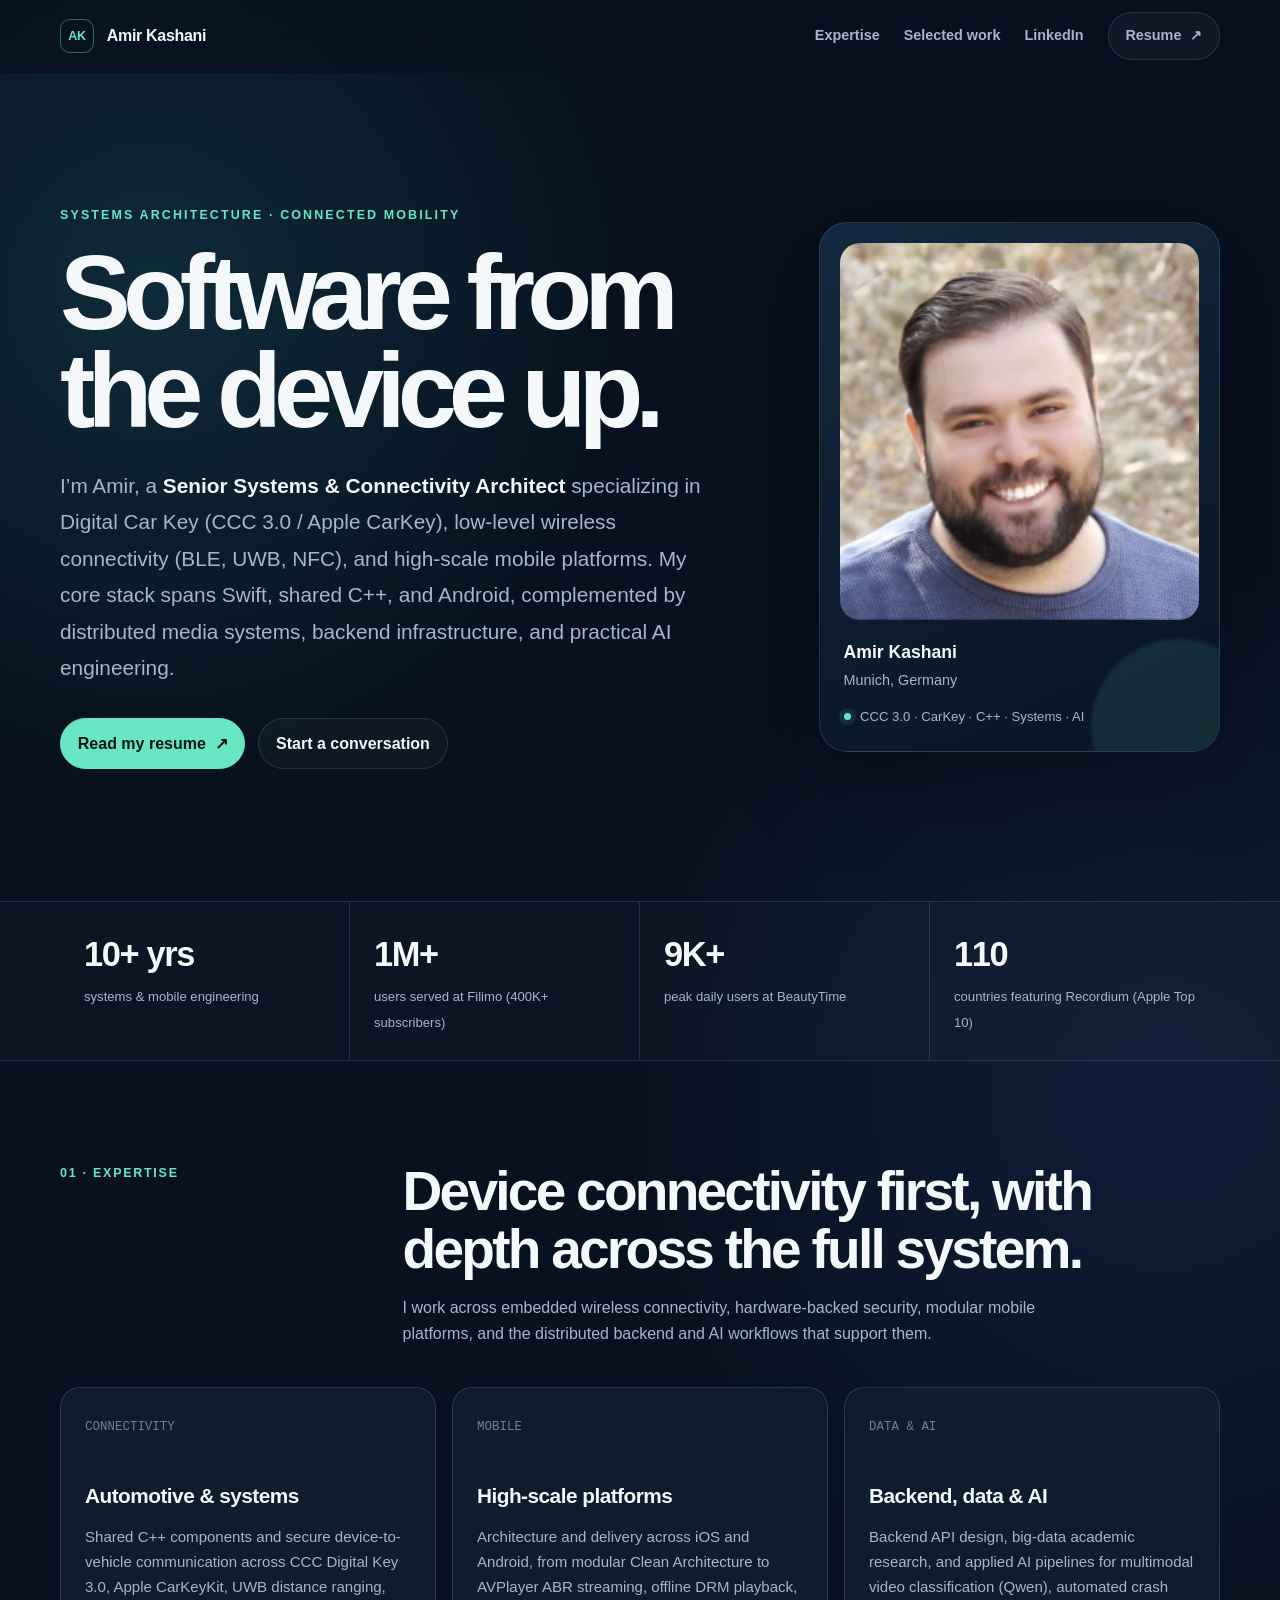
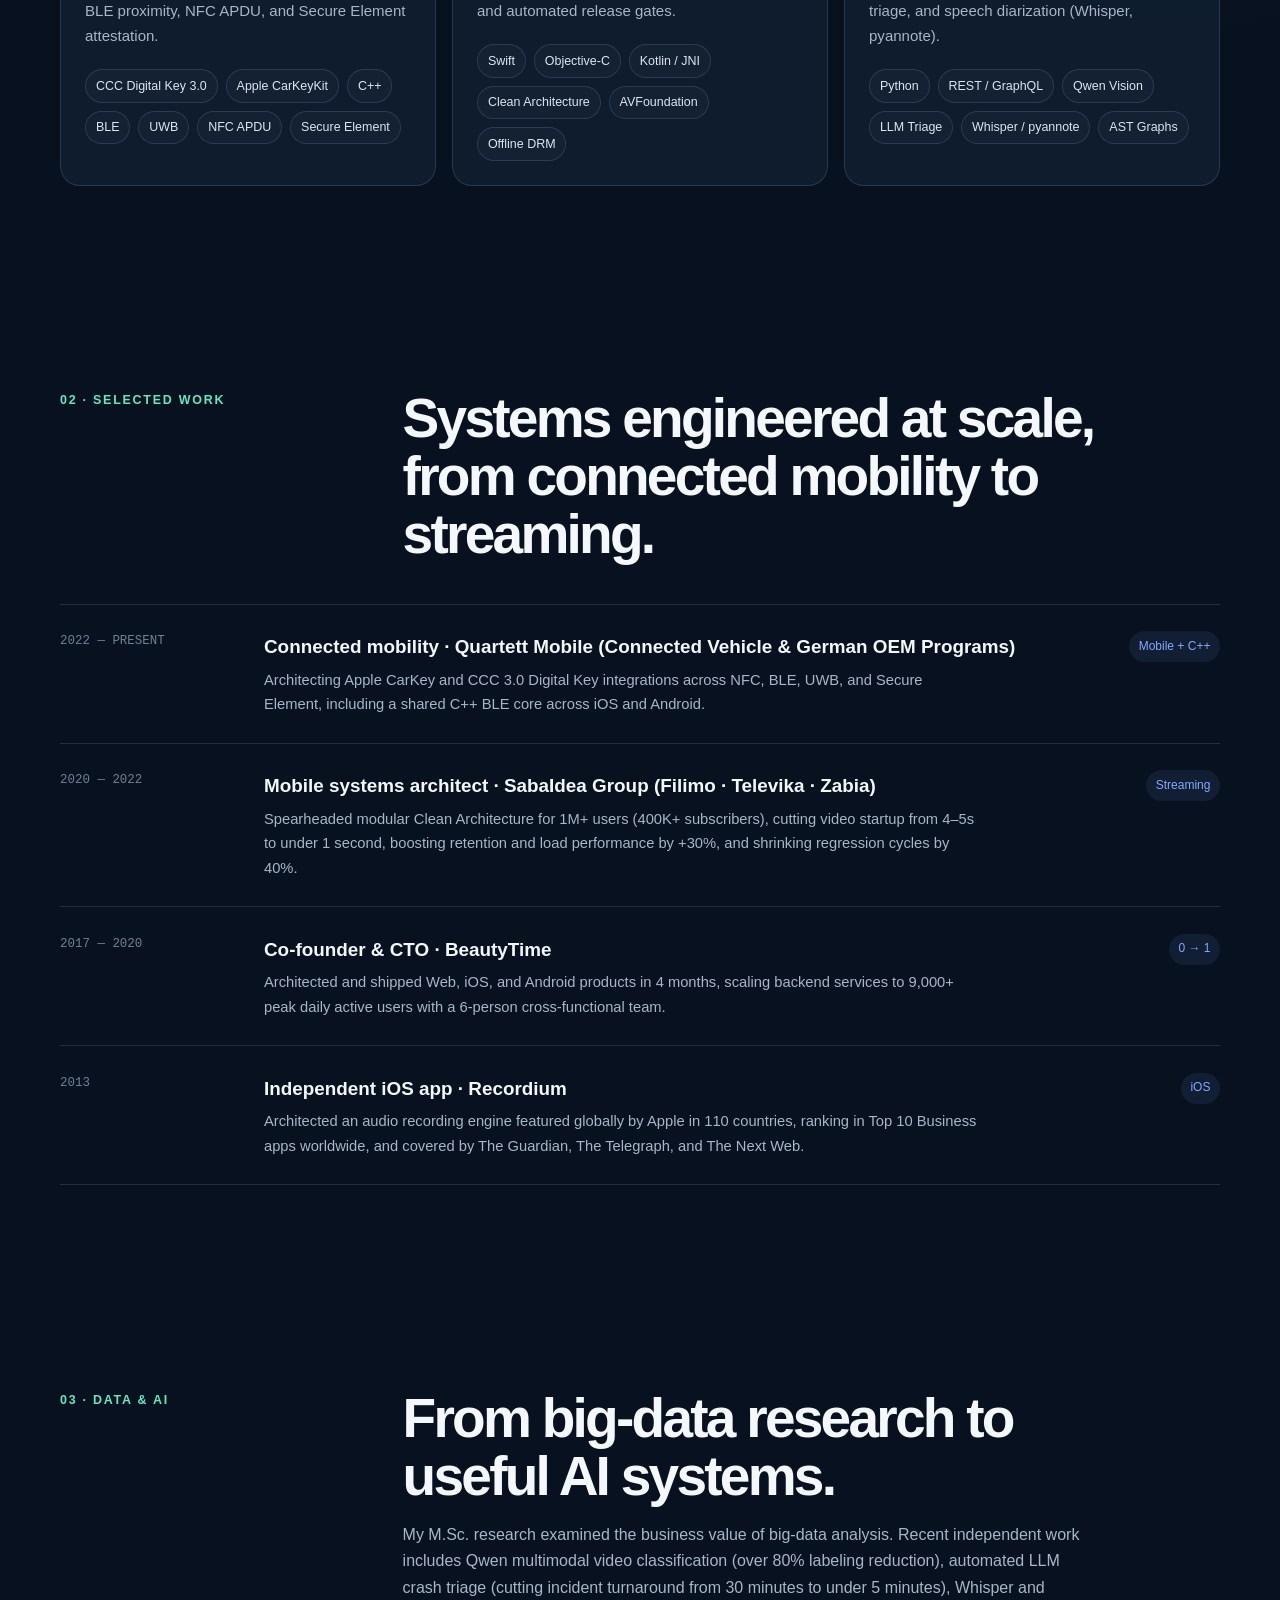
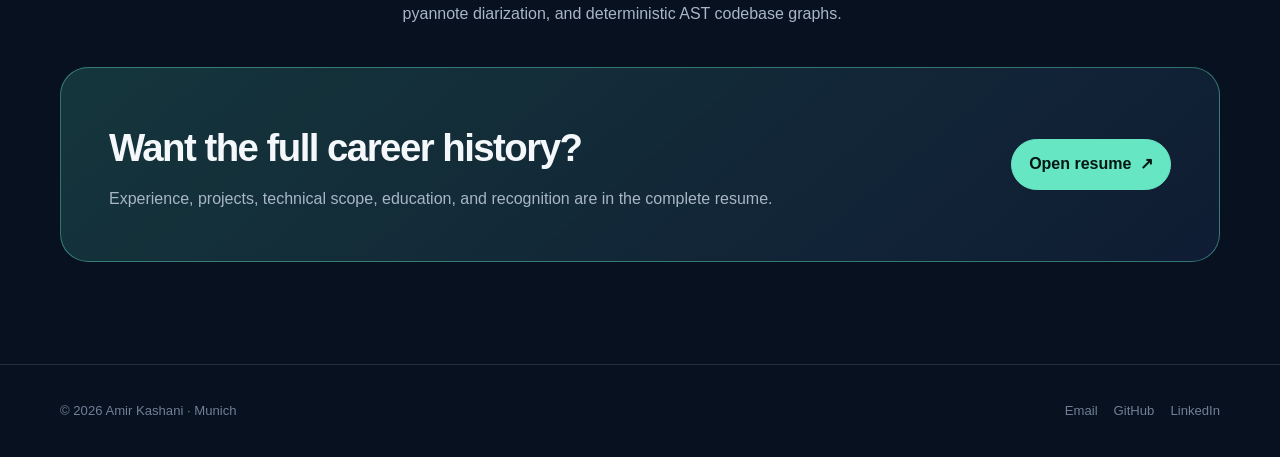
==== index.html @ 6be32679 "Integrate GA4 (G-NG456J63QW) and unified event tracking architecture" ====
<!doctype html>
<html lang="en">
<head>
    <meta charset="utf-8">
    <meta name="viewport" content="width=device-width, initial-scale=1">
    <meta name="description" content="Amir Kashani is a Senior Systems &amp; Connectivity Architect specializing in Digital Car Key (CCC 3.0 / Apple CarKey), UWB/BLE/NFC, Secure Element, shared C++, high-scale mobile platforms, and AI engineering.">
    <meta name="theme-color" content="#07111f">
    <title>Amir Kashani — Senior Systems &amp; Connectivity Architect</title>
    <link rel="stylesheet" href="styles.css">
    <!-- Google tag (gtag.js) -->
    <script async src="https://www.googletagmanager.com/gtag/js?id=G-NG456J63QW"></script>
    <script>
      window.dataLayer = window.dataLayer || [];
      function gtag(){dataLayer.push(arguments);}
      gtag('js', new Date());

      gtag('config', 'G-NG456J63QW');
    </script>
    <script src="analytics.js" defer></script>
</head>
<body>
    <a class="skip-link" href="#main">Skip to content</a>
    <header class="site-header">
        <nav class="nav wrap" aria-label="Primary navigation">
            <a class="brand" href="index.html" aria-label="Amir Kashani, home">
                <span class="brand-mark" aria-hidden="true">AK</span>
                <span>Amir Kashani</span>
            </a>
            <div class="nav-links">
                <a href="#expertise">Expertise</a>
                <a href="#work">Selected work</a>
                <a href="https://www.linkedin.com/in/amirabbaskashani" target="_blank" rel="noopener noreferrer">LinkedIn</a>
                <a class="button button-quiet nav-resume" href="resume.html">Resume <span aria-hidden="true">↗</span></a>
            </div>
        </nav>
    </header>

    <main id="main">
        <section class="hero wrap" aria-labelledby="intro-title">
            <div>
                <p class="eyebrow">Systems Architecture · Connected Mobility</p>
                <h1 id="intro-title">Software from the device up.</h1>
                <p class="lede">I’m Amir, a <strong>Senior Systems &amp; Connectivity Architect</strong> specializing in Digital Car Key (CCC 3.0 / Apple CarKey), low-level wireless connectivity (BLE, UWB, NFC), and high-scale mobile platforms. My core stack spans Swift, shared C++, and Android, complemented by distributed media systems, backend infrastructure, and practical AI engineering.</p>
                <div class="hero-actions">
                    <a class="button button-primary" href="resume.html">Read my resume <span aria-hidden="true">↗</span></a>
                    <a class="button button-quiet" href="mailto:kashaniamirabbas@gmail.com">Start a conversation</a>
                </div>
            </div>
            <aside class="profile-card" aria-label="Profile">
                <img class="portrait" src="avatar.png" alt="Portrait of Amir Kashani" width="480" height="480">
                <div class="profile-meta">
                    <strong>Amir Kashani</strong>
                    <span>Munich, Germany</span>
                    <div class="availability"><span class="dot" aria-hidden="true"></span>CCC 3.0 · CarKey · C++ · Systems · AI</div>
                </div>
            </aside>
        </section>

        <section class="proof" aria-label="Career highlights">
            <div class="proof-grid wrap">
                <div class="proof-item"><strong>10+ yrs</strong><span>systems &amp; mobile engineering</span></div>
                <div class="proof-item"><strong>1M+</strong><span>users served at Filimo (400K+ subscribers)</span></div>
                <div class="proof-item"><strong>9K+</strong><span>peak daily users at BeautyTime</span></div>
                <div class="proof-item"><strong>110</strong><span>countries featuring Recordium (Apple Top 10)</span></div>
            </div>
        </section>

        <section class="section wrap" id="expertise">
            <div class="section-heading">
                <div class="section-kicker">01 · Expertise</div>
                <div>
                    <h2>Device connectivity first, with depth across the full system.</h2>
                    <p>I work across embedded wireless connectivity, hardware-backed security, modular mobile platforms, and the distributed backend and AI workflows that support them.</p>
                </div>
            </div>
            <div class="expertise-grid">
                <article class="card">
                    <span class="card-number">CONNECTIVITY</span>
                    <h3>Automotive &amp; systems</h3>
                    <p>Shared C++ components and secure device-to-vehicle communication across CCC Digital Key 3.0, Apple CarKeyKit, UWB distance ranging, BLE proximity, NFC APDU, and Secure Element attestation.</p>
                    <div class="chips"><span class="chip">CCC Digital Key 3.0</span><span class="chip">Apple CarKeyKit</span><span class="chip">C++</span><span class="chip">BLE</span><span class="chip">UWB</span><span class="chip">NFC APDU</span><span class="chip">Secure Element</span></div>
                </article>
                <article class="card">
                    <span class="card-number">MOBILE</span>
                    <h3>High-scale platforms</h3>
                    <p>Architecture and delivery across iOS and Android, from modular Clean Architecture to AVPlayer ABR streaming, offline DRM playback, and automated release gates.</p>
                    <div class="chips"><span class="chip">Swift</span><span class="chip">Objective-C</span><span class="chip">Kotlin / JNI</span><span class="chip">Clean Architecture</span><span class="chip">AVFoundation</span><span class="chip">Offline DRM</span></div>
                </article>
                <article class="card">
                    <span class="card-number">DATA &amp; AI</span>
                    <h3>Backend, data &amp; AI</h3>
                    <p>Backend API design, big-data academic research, and applied AI pipelines for multimodal video classification (Qwen), automated crash triage, and speech diarization (Whisper, pyannote).</p>
                    <div class="chips"><span class="chip">Python</span><span class="chip">REST / GraphQL</span><span class="chip">Qwen Vision</span><span class="chip">LLM Triage</span><span class="chip">Whisper / pyannote</span><span class="chip">AST Graphs</span></div>
                </article>
            </div>
        </section>

        <section class="section wrap" id="work">
            <div class="section-heading">
                <div class="section-kicker">02 · Selected work</div>
                <div><h2>Systems engineered at scale, from connected mobility to streaming.</h2></div>
            </div>
            <div class="work-list">
                <article class="work-item">
                    <time class="work-date">2022 — PRESENT</time>
                    <div>
                        <h3>Connected mobility · Quartett Mobile (Connected Vehicle &amp; German OEM Programs)</h3>
                        <p>Architecting Apple CarKey and CCC 3.0 Digital Key integrations across NFC, BLE, UWB, and Secure Element, including a shared C++ BLE core across iOS and Android.</p>
                    </div>
                    <span class="work-tag">Mobile + C++</span>
                </article>
                <article class="work-item">
                    <time class="work-date">2020 — 2022</time>
                    <div>
                        <h3>Mobile systems architect · SabaIdea Group (Filimo · Televika · Zabia)</h3>
                        <p>Spearheaded modular Clean Architecture for 1M+ users (400K+ subscribers), cutting video startup from 4–5s to under 1 second, boosting retention and load performance by +30%, and shrinking regression cycles by 40%.</p>
                    </div>
                    <span class="work-tag">Streaming</span>
                </article>
                <article class="work-item">
                    <time class="work-date">2017 — 2020</time>
                    <div>
                        <h3>Co-founder &amp; CTO · BeautyTime</h3>
                        <p>Architected and shipped Web, iOS, and Android products in 4 months, scaling backend services to 9,000+ peak daily active users with a 6-person cross-functional team.</p>
                    </div>
                    <span class="work-tag">0 → 1</span>
                </article>
                <article class="work-item">
                    <time class="work-date">2013</time>
                    <div>
                        <h3>Independent iOS app · Recordium</h3>
                        <p>Architected an audio recording engine featured globally by Apple in 110 countries, ranking in Top 10 Business apps worldwide, and covered by The Guardian, The Telegraph, and The Next Web.</p>
                    </div>
                    <span class="work-tag">iOS</span>
                </article>
            </div>
        </section>

        <section class="section wrap" id="ai">
            <div class="section-heading">
                <div class="section-kicker">03 · Data &amp; AI</div>
                <div>
                    <h2>From big-data research to useful AI systems.</h2>
                    <p>My M.Sc. research examined the business value of big-data analysis. Recent independent work includes Qwen multimodal video classification (over 80% labeling reduction), automated LLM crash triage (cutting incident turnaround from 30 minutes to under 5 minutes), Whisper and pyannote diarization, and deterministic AST codebase graphs.</p>
                </div>
            </div>
            <div class="cta-panel">
                <div><h2>Want the full career history?</h2><p>Experience, projects, technical scope, education, and recognition are in the complete resume.</p></div>
                <a class="button button-primary" href="resume.html">Open resume <span aria-hidden="true">↗</span></a>
            </div>
        </section>
    </main>

    <footer class="site-footer">
        <div class="footer-row wrap">
            <span>© 2026 Amir Kashani · Munich</span>
            <div class="footer-links">
                <a href="mailto:kashaniamirabbas@gmail.com">Email</a>
                <a href="https://github.com/aakpro" target="_blank" rel="noopener noreferrer">GitHub</a>
                <a href="https://www.linkedin.com/in/amirabbaskashani" target="_blank" rel="noopener noreferrer">LinkedIn</a>
            </div>
        </div>
    </footer>
</body>
</html>
---- styles.css ----
:root {
    color-scheme: dark;
    --ink: #f4f8fb;
    --muted: #a8b6c7;
    --faint: #718096;
    --canvas: #07111f;
    --canvas-deep: #040a13;
    --surface: rgba(16, 31, 50, 0.82);
    --surface-solid: #0e1d30;
    --surface-soft: rgba(255, 255, 255, 0.04);
    --line: rgba(163, 190, 219, 0.17);
    --line-strong: rgba(102, 230, 195, 0.42);
    --accent: #66e6c3;
    --accent-dark: #143d3a;
    --blue: #83aaff;
    --orange: #ffb86b;
    --max: 1160px;
    --shadow: 0 30px 90px rgba(0, 0, 0, 0.28);
}

* { box-sizing: border-box; }
html { scroll-behavior: smooth; }
body {
    margin: 0;
    min-width: 280px;
    color: var(--ink);
    background:
        radial-gradient(circle at 12% 8%, rgba(31, 96, 111, 0.32), transparent 30rem),
        radial-gradient(circle at 91% 30%, rgba(47, 68, 136, 0.24), transparent 34rem),
        var(--canvas);
    font-family: Inter, ui-sans-serif, -apple-system, BlinkMacSystemFont, "Segoe UI", sans-serif;
    font-size: 16px;
    line-height: 1.65;
    text-rendering: optimizeLegibility;
}

body::before {
    position: fixed;
    inset: 0;
    z-index: -1;
    content: "";
    opacity: 0.16;
    background-image: linear-gradient(rgba(255,255,255,.045) 1px, transparent 1px), linear-gradient(90deg, rgba(255,255,255,.045) 1px, transparent 1px);
    background-size: 72px 72px;
    mask-image: linear-gradient(to bottom, black, transparent 80%);
}

a { color: inherit; }
img { max-width: 100%; }
.wrap { width: min(calc(100% - 3rem), var(--max)); margin-inline: auto; }
.skip-link { position: fixed; top: -5rem; left: 1rem; z-index: 99; padding: .75rem 1rem; border-radius: .65rem; color: var(--canvas); background: var(--accent); font-weight: 800; }
.skip-link:focus { top: 1rem; }

.site-header {
    position: sticky;
    top: 0;
    z-index: 50;
    border-bottom: 1px solid transparent;
    background: rgba(7, 17, 31, 0.78);
    backdrop-filter: blur(18px);
}
.nav { min-height: 72px; display: flex; align-items: center; justify-content: space-between; gap: 2rem; }
.brand { display: inline-flex; align-items: center; gap: .8rem; text-decoration: none; font-weight: 800; letter-spacing: -.02em; }
.brand-mark { display: grid; place-items: center; width: 34px; height: 34px; border: 1px solid var(--line-strong); border-radius: 10px; color: var(--accent); font-size: .78rem; }
.nav-links { display: flex; align-items: center; gap: 1.5rem; }
.nav-links a { color: var(--muted); text-decoration: none; font-size: .9rem; font-weight: 650; }
.nav-links a:hover, .nav-links a:focus-visible { color: var(--ink); }

.button { display: inline-flex; min-height: 48px; align-items: center; justify-content: center; gap: .55rem; padding: .7rem 1.05rem; border: 1px solid var(--line); border-radius: 999px; color: inherit; font: inherit; font-weight: 760; text-decoration: none; cursor: pointer; transition: transform .2s ease, border-color .2s ease, background .2s ease; }
.button:hover { transform: translateY(-2px); border-color: var(--line-strong); }
.button-primary { color: #041612; background: var(--accent); border-color: var(--accent); }
.button-quiet { background: rgba(255,255,255,.035); }

.hero { min-height: calc(100vh - 72px); display: grid; grid-template-columns: minmax(0, 1.25fr) minmax(300px, .75fr); gap: clamp(2.5rem, 7vw, 7rem); align-items: center; padding-block: 5rem; }
.eyebrow { margin: 0 0 1.15rem; color: var(--accent); font-size: .78rem; font-weight: 800; letter-spacing: .17em; text-transform: uppercase; }
.hero h1 { max-width: 780px; margin: 0; font-size: clamp(3.35rem, 8.3vw, 7.4rem); line-height: .92; letter-spacing: -.075em; }
.hero .lede { max-width: 720px; margin: 1.8rem 0 0; color: var(--muted); font-size: clamp(1.08rem, 2vw, 1.3rem); line-height: 1.75; }
.hero .lede strong { color: var(--ink); font-weight: 680; }
.hero-actions { display: flex; flex-wrap: wrap; gap: .8rem; margin-top: 2rem; }
.profile-card { position: relative; padding: 1.25rem; overflow: hidden; border: 1px solid var(--line); border-radius: 28px; background: linear-gradient(155deg, rgba(21, 43, 66, .92), rgba(9, 20, 35, .88)); box-shadow: var(--shadow); }
.profile-card::after { position: absolute; right: -3rem; bottom: -4rem; width: 11rem; height: 11rem; content: ""; border-radius: 50%; background: rgba(102, 230, 195, .11); filter: blur(2px); }
.portrait { display: block; width: 100%; height: auto; aspect-ratio: 1 / 1.05; object-fit: cover; border-radius: 20px; filter: saturate(.82) contrast(1.04); }
.profile-meta { position: relative; z-index: 1; padding: 1.1rem .25rem .25rem; }
.profile-meta strong { display: block; font-size: 1.1rem; }
.profile-meta span { color: var(--muted); font-size: .9rem; }
.availability { display: flex; align-items: center; gap: .55rem; margin-top: .8rem; color: var(--muted); font-size: .82rem; }
.dot { width: .48rem; height: .48rem; border-radius: 50%; background: var(--accent); box-shadow: 0 0 0 .3rem rgba(102,230,195,.1); }

.proof { border-block: 1px solid var(--line); background: rgba(255,255,255,.018); }
.proof-grid { display: grid; grid-template-columns: repeat(4, 1fr); }
.proof-item { padding: 1.5rem; border-right: 1px solid var(--line); }
.proof-item:last-child { border-right: 0; }
.proof-item strong { display: block; color: var(--ink); font-size: clamp(1.45rem, 3vw, 2.15rem); letter-spacing: -.04em; }
.proof-item span { color: var(--muted); font-size: .82rem; }

.section { padding-block: clamp(4rem, 8vw, 7rem); }
.section-heading { display: grid; grid-template-columns: minmax(170px, .38fr) 1fr; gap: 2rem; align-items: start; margin-bottom: 2.5rem; }
.section-kicker { color: var(--accent); font-size: .78rem; font-weight: 800; letter-spacing: .14em; text-transform: uppercase; }
.section-heading h2 { max-width: 760px; margin: 0; font-size: clamp(2rem, 4.3vw, 3.7rem); line-height: 1.05; letter-spacing: -.05em; }
.section-heading p { max-width: 680px; margin: 1rem 0 0; color: var(--muted); }

.expertise-grid { display: grid; grid-template-columns: repeat(3, 1fr); gap: 1rem; }
.card { padding: 1.5rem; border: 1px solid var(--line); border-radius: 20px; background: var(--surface); }
.card-number { color: var(--faint); font-family: ui-monospace, SFMono-Regular, Menlo, monospace; font-size: .78rem; }
.card h3 { margin: 2.5rem 0 .75rem; font-size: 1.3rem; letter-spacing: -.025em; }
.card p { margin: 0; color: var(--muted); font-size: .94rem; }
.chips { display: flex; flex-wrap: wrap; gap: .5rem; margin-top: 1.25rem; }
.chip { padding: .34rem .62rem; border: 1px solid var(--line); border-radius: 999px; color: #dce7f3; background: rgba(255,255,255,.025); font-size: .78rem; }

.work-list { border-top: 1px solid var(--line); }
.work-item { display: grid; grid-template-columns: 180px minmax(0, 1fr) auto; gap: 1.5rem; padding: 1.65rem 0; border-bottom: 1px solid var(--line); }
.work-date { color: var(--faint); font-family: ui-monospace, SFMono-Regular, Menlo, monospace; font-size: .78rem; }
.work-item h3 { margin: 0 0 .35rem; font-size: 1.18rem; }
.work-item p { max-width: 720px; margin: 0; color: var(--muted); font-size: .92rem; }
.work-tag { align-self: start; padding: .35rem .6rem; border-radius: 999px; color: var(--blue); background: rgba(131,170,255,.09); font-size: .75rem; white-space: nowrap; }

.cta-panel { display: flex; justify-content: space-between; gap: 2rem; align-items: center; padding: clamp(1.5rem, 4vw, 3rem); border: 1px solid var(--line-strong); border-radius: 28px; background: linear-gradient(140deg, rgba(25, 63, 67, .8), rgba(17, 31, 56, .85)); }
.cta-panel h2 { margin: 0 0 .4rem; font-size: clamp(1.55rem, 3vw, 2.4rem); letter-spacing: -.04em; }
.cta-panel p { margin: 0; color: var(--muted); }

.site-footer { padding-block: 2.2rem; border-top: 1px solid var(--line); color: var(--faint); font-size: .82rem; }
.footer-row { display: flex; justify-content: space-between; gap: 1rem; }
.footer-links { display: flex; flex-wrap: wrap; gap: 1rem; }
.footer-links a { text-decoration: none; }
.footer-links a:hover { color: var(--accent); }

/* Resume */
.resume-body { background: var(--canvas-deep); }
.resume-shell { width: min(calc(100% - 3rem), 960px); margin: 2.5rem auto 4rem; overflow: hidden; border: 1px solid var(--line); border-radius: 28px; background: #0a1625; box-shadow: var(--shadow); }
.resume-top { position: relative; padding: clamp(2rem, 5vw, 3.5rem); overflow: hidden; border-bottom: 1px solid var(--line); background: linear-gradient(135deg, #102d3c, #101e36 70%); }
.resume-top::after { position: absolute; right: -4rem; top: -5rem; width: 18rem; height: 18rem; content: ""; border: 1px solid rgba(102,230,195,.16); border-radius: 50%; box-shadow: 0 0 0 3rem rgba(102,230,195,.025), 0 0 0 6rem rgba(102,230,195,.02); }
.resume-top-content { position: relative; z-index: 1; }
.resume-top h1 { margin: 0 0 .5rem; font-size: clamp(2.5rem, 7vw, 4.2rem); line-height: .95; letter-spacing: -.065em; }
.resume-title { color: var(--accent); font-size: clamp(1rem, 2.2vw, 1.2rem); font-weight: 700; line-height: 1.35; }
.contact-row { display: flex; flex-wrap: wrap; gap: .55rem 1.2rem; margin-top: 1.4rem; color: var(--muted); font-size: .86rem; }
.contact-row a { overflow-wrap: anywhere; text-decoration: none; }
.contact-row a:hover { color: var(--accent); }
.resume-content { display: block; width: 100%; padding: clamp(2rem, 5vw, 3.5rem); }
.resume-section { margin-bottom: 2.8rem; scroll-margin-top: 6rem; }
.resume-section:last-child { margin-bottom: 0; }
.resume-section h2 { display: flex; align-items: center; gap: .8rem; margin: 0 0 1.2rem; font-size: .84rem; color: var(--accent); letter-spacing: .14em; text-transform: uppercase; }
.resume-section h2::after { height: 1px; flex: 1; content: ""; background: var(--line); }
.summary { margin: 0; color: #d9e3ee; font-size: 1.02rem; line-height: 1.75; }
.skill-row { margin-bottom: .8rem; font-size: .92rem; line-height: 1.6; color: var(--muted); }
.skill-row strong { color: var(--ink); font-weight: 700; margin-right: .35rem; }
.experience { position: relative; padding-left: 1.5rem; margin-bottom: 2rem; border-left: 1px solid var(--line); }
.experience::before { position: absolute; left: -.3rem; top: .3rem; width: .52rem; height: .52rem; content: ""; border: 2px solid #0a1625; border-radius: 50%; background: var(--accent); }
.experience-head { display: flex; justify-content: space-between; gap: 1rem; align-items: baseline; }
.experience h3 { margin: 0; font-size: 1.08rem; letter-spacing: -.015em; }
.company { color: var(--blue); font-weight: 700; }
.date { color: var(--faint); font-family: ui-monospace, SFMono-Regular, Menlo, monospace; font-size: .76rem; white-space: nowrap; }
.role-meta { margin: .3rem 0 .85rem; color: var(--faint); font-size: .82rem; }
.experience ul { margin: 0; padding: 0; list-style: none; }
.experience li { position: relative; margin: .6rem 0; padding-left: 1rem; color: var(--muted); font-size: .89rem; line-height: 1.55; }
.experience li::before { position: absolute; left: 0; color: var(--accent); content: "›"; }
.experience li strong { color: #dfe9f3; }
.highlight-project { margin-bottom: 1.2rem; padding: 1.2rem 1.35rem; border: 1px solid var(--line); border-radius: 14px; background: var(--surface-soft); }
.highlight-project h3 { margin: 0; font-size: 1.05rem; }
.highlight-project p { margin: .55rem 0 0; color: var(--muted); font-size: .92rem; line-height: 1.6; }
.project-bullets { margin: 0; padding: 0; list-style: none; }
.project-bullets li { position: relative; margin: .55rem 0; padding-left: 1.1rem; color: var(--muted); font-size: .89rem; line-height: 1.55; }
.project-bullets li::before { position: absolute; left: 0; color: var(--accent); content: "›"; }
.project-bullets li strong { color: #dfe9f3; }
.meta-section { display: block; }
.meta-subgroup { margin-bottom: 1.4rem; }
.meta-subgroup:last-child { margin-bottom: 0; }
.meta-subgroup h3 { margin: 0 0 .4rem; font-size: .95rem; color: var(--ink); }
.meta-subgroup p { margin: 0 0 .4rem; color: var(--muted); font-size: .9rem; line-height: 1.55; }
.meta-detail { display: block; color: var(--faint); font-size: .82rem; margin-top: .15rem; }
.meta-list { margin: 0; padding: 0; list-style: none; }
.meta-list li { position: relative; margin: .35rem 0; padding-left: 1rem; color: var(--muted); font-size: .88rem; line-height: 1.5; }
.meta-list li::before { position: absolute; left: 0; color: var(--accent); content: "›"; }
.meta-list li strong { color: #dfe9f3; }
.resume-actions { display: flex; flex-wrap: wrap; justify-content: center; gap: .7rem; margin: 1.2rem auto 0; }

@media (max-width: 820px) {
    .wrap { width: min(calc(100% - 2rem), var(--max)); }
    .nav { min-height: 64px; }
    .nav-links a:not(.nav-resume) { display: none; }
    .hero { min-height: auto; grid-template-columns: 1fr; gap: 2.25rem; padding-block: 3.5rem; }
    .profile-card { display: grid; grid-template-columns: 112px minmax(0, 1fr); gap: 1rem; align-items: center; }
    .portrait { width: 112px; height: 112px; aspect-ratio: auto; align-self: center; }
    .profile-meta { padding: 0; }
    .proof-grid { grid-template-columns: repeat(2, 1fr); }
    .proof-item:nth-child(2) { border-right: 0; }
    .proof-item:nth-child(-n+2) { border-bottom: 1px solid var(--line); }
    .section-heading { grid-template-columns: 1fr; gap: .7rem; }
    .expertise-grid { grid-template-columns: 1fr; }
    .card h3 { margin-top: 1.5rem; }
    .work-item { grid-template-columns: 110px minmax(0, 1fr); }
    .work-tag { display: none; }
    .resume-shell { width: min(calc(100% - 1.25rem), 960px); margin-block: .625rem 2rem; border-radius: 20px; }
}

@media (max-width: 560px) {
    .brand > span:last-child { display: none; }
    .hero h1 { font-size: clamp(3.2rem, 18vw, 5rem); }
    .hero-actions .button { width: 100%; }
    .profile-card { grid-template-columns: 88px minmax(0, 1fr); border-radius: 20px; }
    .portrait { width: 88px; height: 88px; }
    .proof-item { padding: 1.05rem; }
    .proof-item strong { font-size: 1.4rem; }
    .section { padding-block: 3.5rem; }
    .work-item { grid-template-columns: 1fr; gap: .35rem; }
    .cta-panel { align-items: stretch; flex-direction: column; }
    .cta-panel .button { width: 100%; }
    .footer-row { flex-direction: column; }
    .resume-top { padding: 1.75rem 1.25rem; }
    .resume-content { padding: 1.5rem 1.25rem; }
    .contact-row { flex-direction: column; gap: .4rem; }
    .experience-head { align-items: flex-start; flex-direction: column; gap: .2rem; }
    .date { white-space: normal; }
}

@media (prefers-reduced-motion: reduce) {
    html { scroll-behavior: auto; }
    .button { transition: none; }
}

@page {
    size: A4;
    margin: 8.5mm 11mm;
}

@media print {
    :root {
        color-scheme: light;
        --ink: #0f1923;
        --muted: #334155;
        --faint: #64748b;
        --accent: #0d6b63;
        --blue: #1d4ed8;
        --line: #cbd5e1;
    }
    html, body, .resume-body {
        color: var(--ink);
        background: #fff !important;
        font-size: 8.4pt;
        line-height: 1.34;
        margin: 0;
        padding: 0;
    }
    body::before, .site-header, .resume-actions, .resume-top::after, .skip-link, .resume-photo {
        display: none !important;
    }
    .resume-shell {
        width: 100% !important;
        max-width: 100% !important;
        margin: 0 !important;
        border: 0 !important;
        border-radius: 0 !important;
        box-shadow: none !important;
        background: #fff !important;
    }
    .resume-top {
        display: block !important;
        padding: 0 0 6pt 0 !important;
        margin-bottom: 7pt !important;
        border-bottom: 1.5pt solid var(--line) !important;
        background: none !important;
    }
    .resume-top-content { display: block !important; }
    .resume-top h1 {
        font-size: 17pt !important;
        margin: 0 0 2pt 0 !important;
        line-height: 1.1;
        color: #09131d;
    }
    .resume-title {
        font-size: 8.8pt !important;
        font-weight: 700;
        color: var(--accent) !important;
        margin-bottom: 2pt;
    }
    .eyebrow { display: none; }
    .contact-row {
        display: flex;
        flex-wrap: wrap;
        gap: 2pt 10pt;
        margin-top: 2pt !important;
        font-size: 7.6pt;
        color: var(--muted);
    }
    .resume-content {
        display: block !important;
        width: 100% !important;
        padding: 0 !important;
    }
    .resume-section {
        margin-bottom: 7pt !important;
        break-inside: auto !important;
    }
    .resume-section h2 {
        font-size: 8pt !important;
        letter-spacing: .1em;
        margin: 0 0 4pt 0 !important;
        color: var(--accent);
        border-bottom: 1pt solid var(--line);
        padding-bottom: 1.5pt;
    }
    .resume-section h2::after { display: none; }
    .summary {
        font-size: 8pt !important;
        line-height: 1.34;
        color: var(--muted) !important;
        margin: 0;
    }
    .skill-row {
        margin-bottom: 2.5pt !important;
        font-size: 7.6pt !important;
        line-height: 1.26;
        color: var(--muted) !important;
    }
    .skill-row strong {
        color: #09131d !important;
        font-size: 7.6pt !important;
    }
    .experience {
        padding-left: 8pt !important;
        margin-bottom: 6pt !important;
        border-left: 1.5pt solid var(--line) !important;
        break-inside: avoid !important;
    }
    .experience::before {
        left: -3.5pt !important;
        top: 2.5pt !important;
        width: 4pt !important;
        height: 4pt !important;
        border-color: #fff !important;
    }
    .experience-head {
        display: flex;
        justify-content: space-between;
        gap: 4pt;
        align-items: baseline;
    }
    .experience h3 {
        font-size: 8.5pt !important;
        margin: 0;
    }
    .company { color: var(--blue) !important; }
    .date {
        font-size: 7pt !important;
    }
    .role-meta {
        font-size: 7.2pt !important;
        margin: 1pt 0 2pt 0 !important;
    }
    .experience li {
        margin: 1.5pt 0 !important;
        padding-left: 7pt !important;
        font-size: 7.5pt !important;
        line-height: 1.26;
        color: var(--muted) !important;
    }
    .experience li strong {
        color: #0f1923 !important;
    }
    .highlight-project {
        padding: 4pt 6pt !important;
        border-radius: 6pt !important;
        border: 1pt solid var(--line) !important;
        background: #fafbfc !important;
        margin-bottom: 3.5pt !important;
        break-inside: avoid;
    }
    .highlight-project h3 {
        font-size: 8pt !important;
        margin: 0;
    }
    .highlight-project p {
        font-size: 7.2pt !important;
        line-height: 1.24;
        margin: 2pt 0 0 0;
        color: var(--muted) !important;
    }
    .project-bullets {
        margin: 0;
        padding: 0;
        list-style: none;
    }
    .project-bullets li {
        position: relative;
        margin: 1.5pt 0 !important;
        padding-left: 7pt !important;
        font-size: 7.4pt !important;
        line-height: 1.24;
        color: var(--muted) !important;
        break-inside: avoid;
    }
    .project-bullets li::before {
        position: absolute;
        left: 0;
        color: var(--accent);
        content: "›";
    }
    .project-bullets li strong {
        color: #0f1923 !important;
    }
    .meta-section { display: block !important; }
    .meta-subgroup {
        margin-bottom: 3.5pt !important;
        break-inside: avoid;
    }
    .meta-subgroup:last-child {
        margin-bottom: 0 !important;
    }
    .meta-subgroup h3 {
        font-size: 7.8pt !important;
        margin: 0 0 1pt 0 !important;
    }
    .meta-subgroup p {
        font-size: 7.3pt !important;
        line-height: 1.22;
        margin: 0 0 1.5pt 0 !important;
        color: var(--muted) !important;
    }
    .meta-detail {
        font-size: 6.8pt !important;
        color: var(--faint) !important;
    }
    .meta-list {
        margin: 0;
        padding: 0;
        list-style: none;
    }
    .meta-list li {
        position: relative;
        margin: 1pt 0 !important;
        padding-left: 7pt !important;
        font-size: 7.3pt !important;
        line-height: 1.22;
        color: var(--muted) !important;
    }
    .meta-list li::before {
        position: absolute;
        left: 0;
        color: var(--accent);
        content: "›";
    }
    .meta-list li strong {
        color: #0f1923 !important;
    }
    a { text-decoration: none; }
}
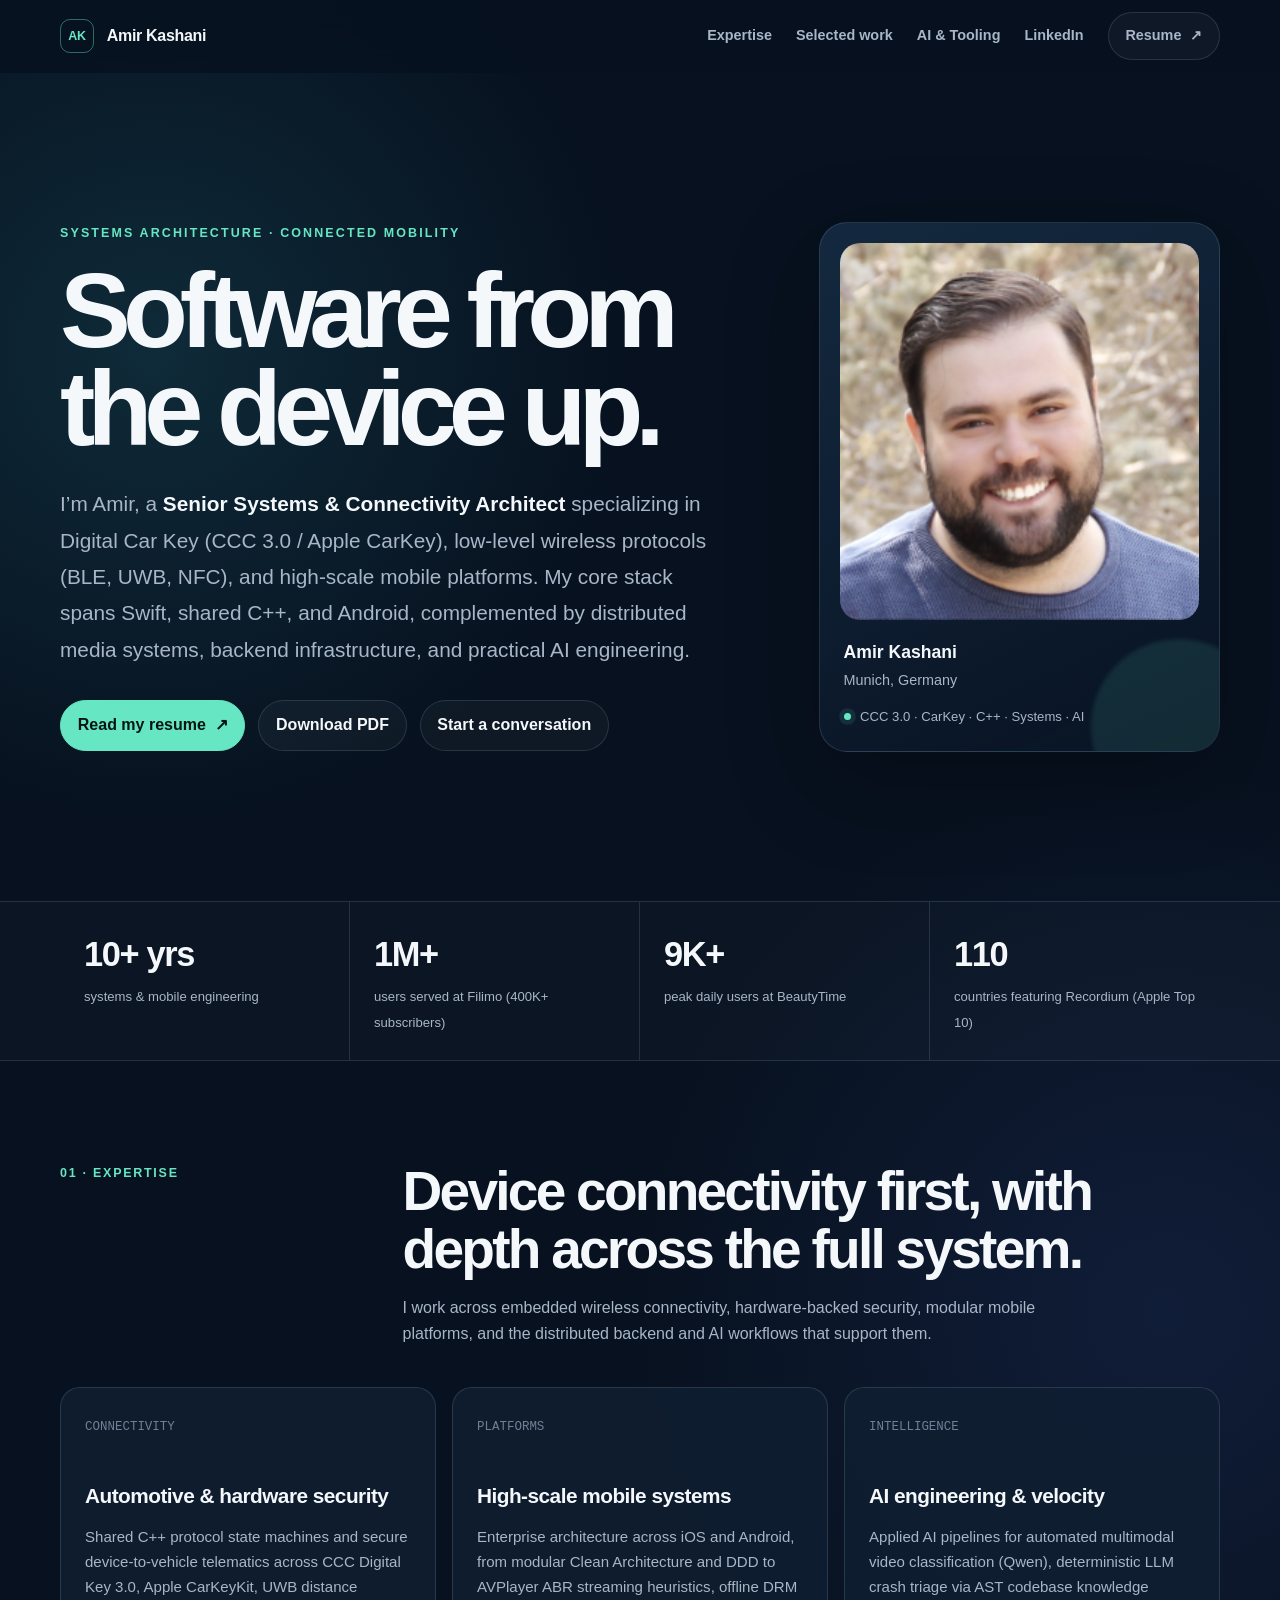
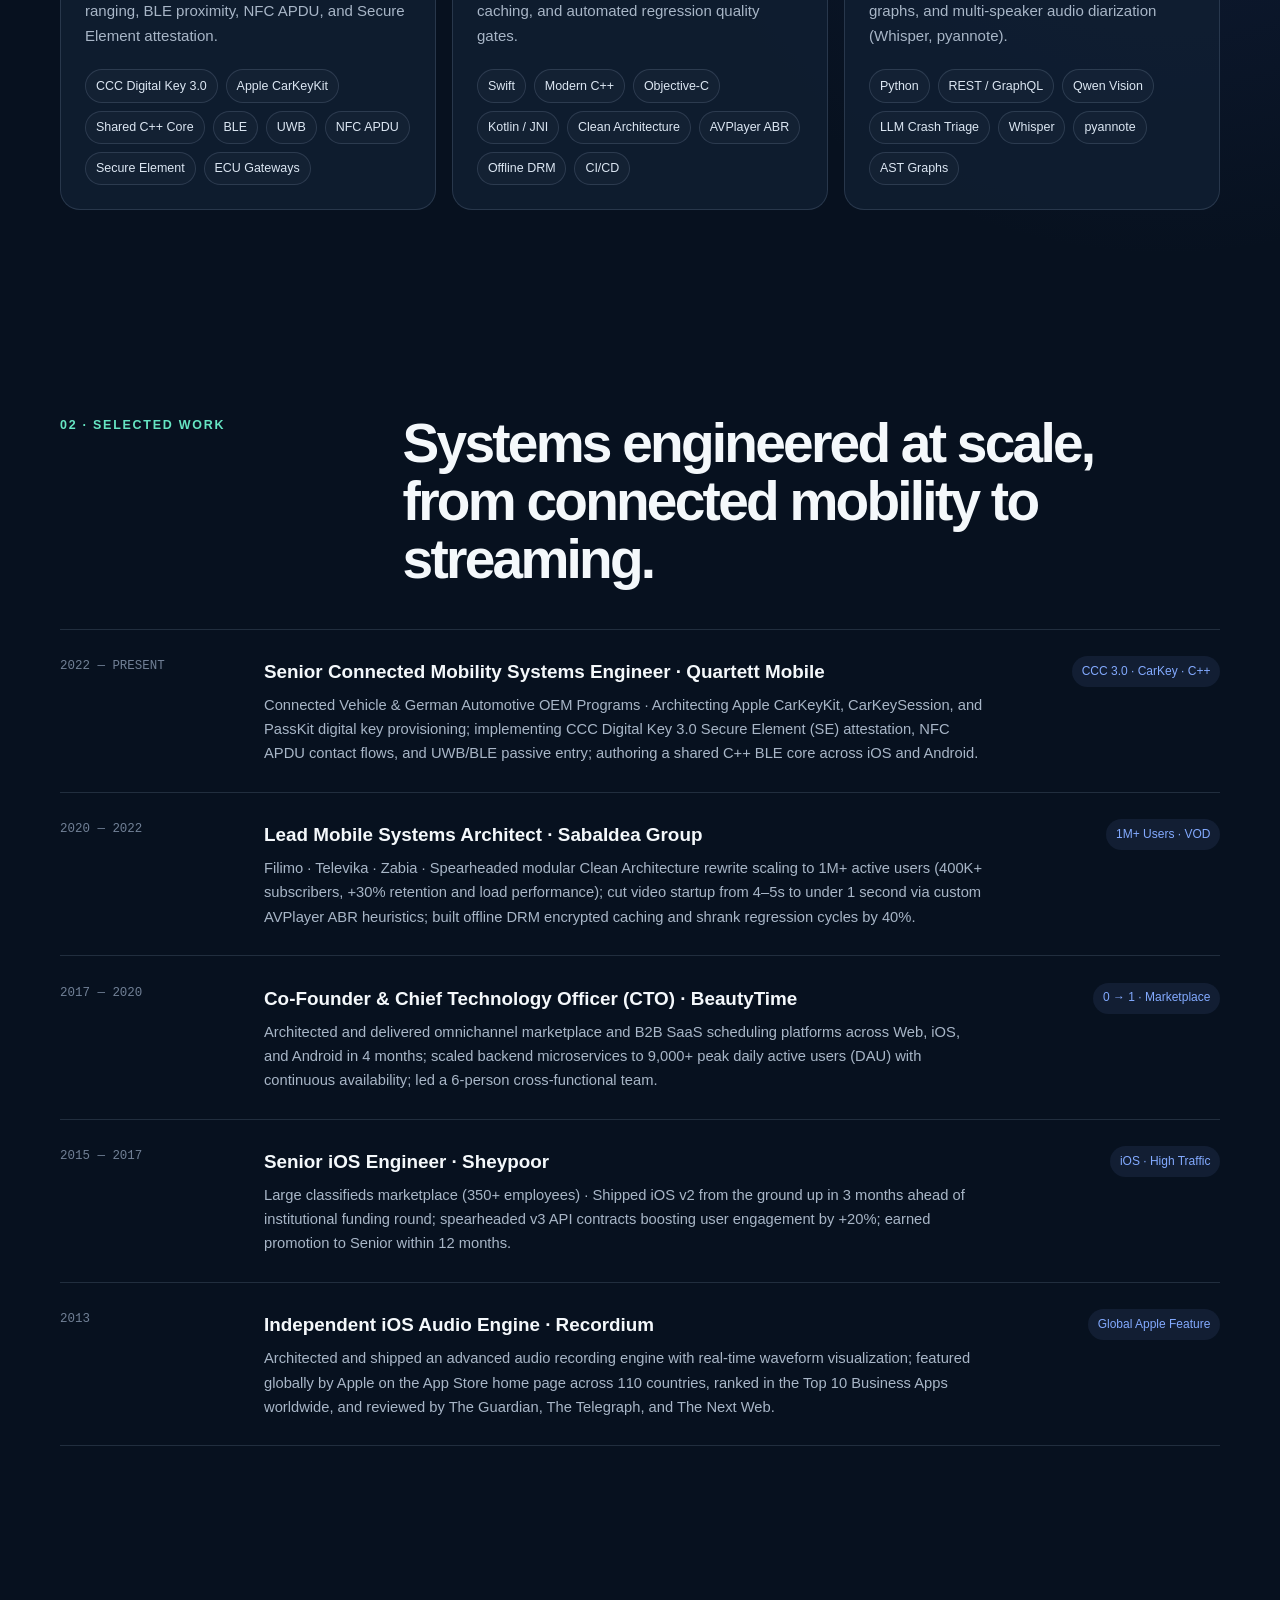
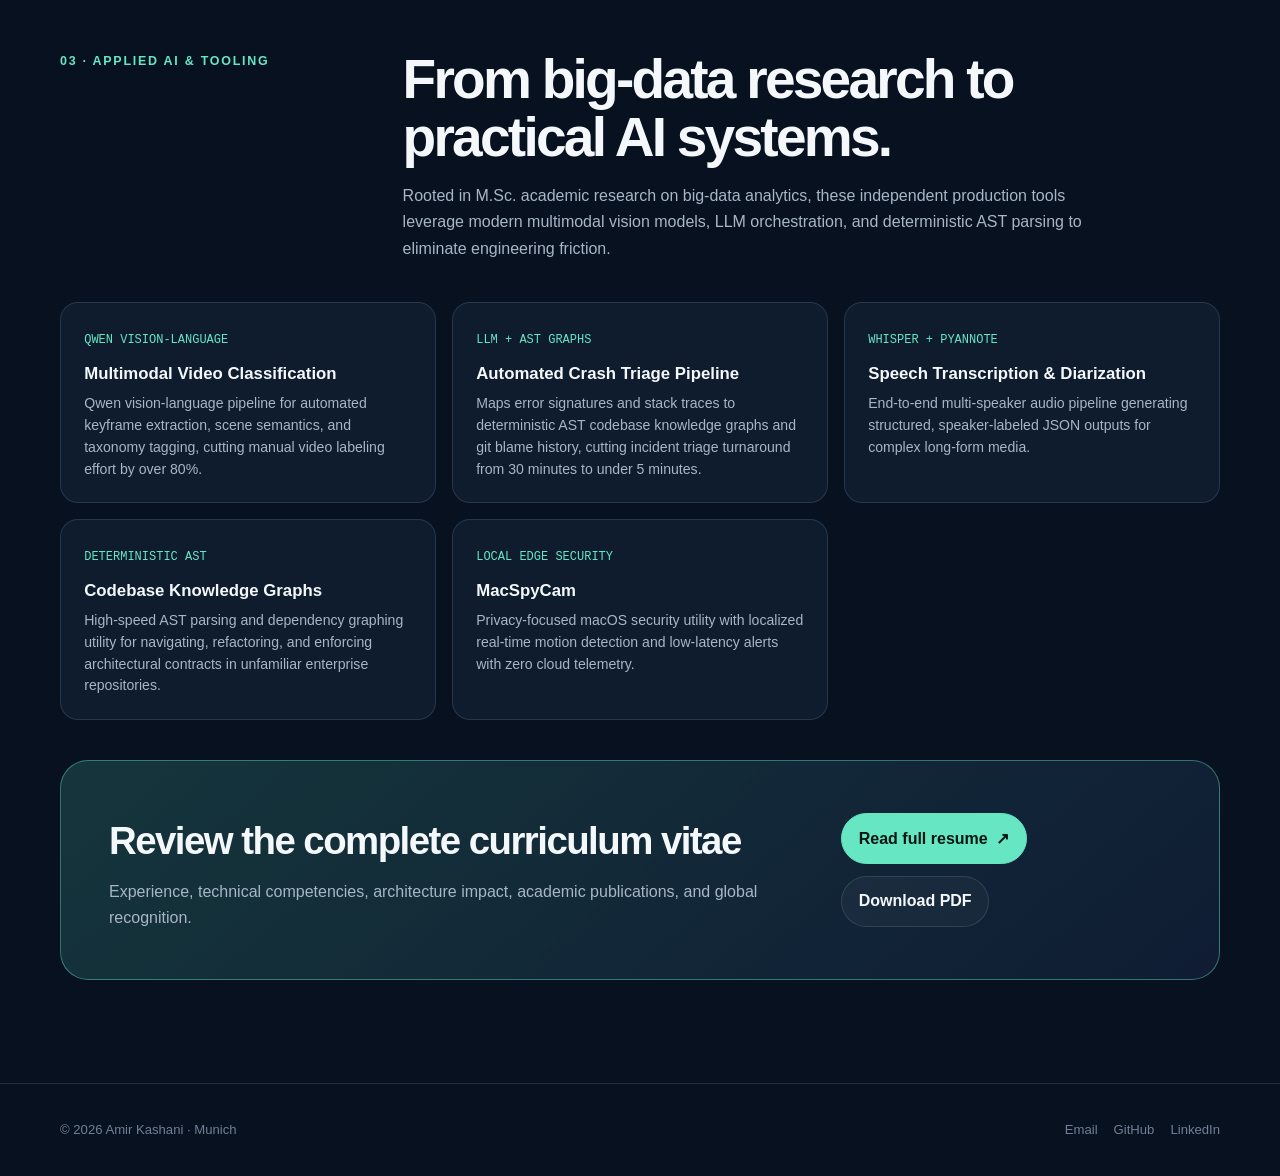
==== commit e681b87a: "Update portfolio homepage to align with systems architect resume and showcase AI tooling" ====
--- a/index.html
+++ b/index.html
@@ -29,6 +29,7 @@
             <div class="nav-links">
                 <a href="#expertise">Expertise</a>
                 <a href="#work">Selected work</a>
+                <a href="#ai">AI &amp; Tooling</a>
                 <a href="https://www.linkedin.com/in/amirabbaskashani" target="_blank" rel="noopener noreferrer">LinkedIn</a>
                 <a class="button button-quiet nav-resume" href="resume.html">Resume <span aria-hidden="true">↗</span></a>
             </div>
@@ -40,9 +41,10 @@
             <div>
                 <p class="eyebrow">Systems Architecture · Connected Mobility</p>
                 <h1 id="intro-title">Software from the device up.</h1>
-                <p class="lede">I’m Amir, a <strong>Senior Systems &amp; Connectivity Architect</strong> specializing in Digital Car Key (CCC 3.0 / Apple CarKey), low-level wireless connectivity (BLE, UWB, NFC), and high-scale mobile platforms. My core stack spans Swift, shared C++, and Android, complemented by distributed media systems, backend infrastructure, and practical AI engineering.</p>
+                <p class="lede">I’m Amir, a <strong>Senior Systems &amp; Connectivity Architect</strong> specializing in Digital Car Key (CCC 3.0 / Apple CarKey), low-level wireless protocols (BLE, UWB, NFC), and high-scale mobile platforms. My core stack spans Swift, shared C++, and Android, complemented by distributed media systems, backend infrastructure, and practical AI engineering.</p>
                 <div class="hero-actions">
                     <a class="button button-primary" href="resume.html">Read my resume <span aria-hidden="true">↗</span></a>
+                    <a class="button button-quiet" href="Amir_Kashani_Resume.pdf" download="Amir_Kashani_Resume.pdf">Download PDF</a>
                     <a class="button button-quiet" href="mailto:kashaniamirabbas@gmail.com">Start a conversation</a>
                 </div>
             </div>
@@ -76,21 +78,21 @@
             <div class="expertise-grid">
                 <article class="card">
                     <span class="card-number">CONNECTIVITY</span>
-                    <h3>Automotive &amp; systems</h3>
-                    <p>Shared C++ components and secure device-to-vehicle communication across CCC Digital Key 3.0, Apple CarKeyKit, UWB distance ranging, BLE proximity, NFC APDU, and Secure Element attestation.</p>
-                    <div class="chips"><span class="chip">CCC Digital Key 3.0</span><span class="chip">Apple CarKeyKit</span><span class="chip">C++</span><span class="chip">BLE</span><span class="chip">UWB</span><span class="chip">NFC APDU</span><span class="chip">Secure Element</span></div>
+                    <h3>Automotive &amp; hardware security</h3>
+                    <p>Shared C++ protocol state machines and secure device-to-vehicle telematics across CCC Digital Key 3.0, Apple CarKeyKit, UWB distance ranging, BLE proximity, NFC APDU, and Secure Element attestation.</p>
+                    <div class="chips"><span class="chip">CCC Digital Key 3.0</span><span class="chip">Apple CarKeyKit</span><span class="chip">Shared C++ Core</span><span class="chip">BLE</span><span class="chip">UWB</span><span class="chip">NFC APDU</span><span class="chip">Secure Element</span><span class="chip">ECU Gateways</span></div>
                 </article>
                 <article class="card">
-                    <span class="card-number">MOBILE</span>
-                    <h3>High-scale platforms</h3>
-                    <p>Architecture and delivery across iOS and Android, from modular Clean Architecture to AVPlayer ABR streaming, offline DRM playback, and automated release gates.</p>
-                    <div class="chips"><span class="chip">Swift</span><span class="chip">Objective-C</span><span class="chip">Kotlin / JNI</span><span class="chip">Clean Architecture</span><span class="chip">AVFoundation</span><span class="chip">Offline DRM</span></div>
+                    <span class="card-number">PLATFORMS</span>
+                    <h3>High-scale mobile systems</h3>
+                    <p>Enterprise architecture across iOS and Android, from modular Clean Architecture and DDD to AVPlayer ABR streaming heuristics, offline DRM caching, and automated regression quality gates.</p>
+                    <div class="chips"><span class="chip">Swift</span><span class="chip">Modern C++</span><span class="chip">Objective-C</span><span class="chip">Kotlin / JNI</span><span class="chip">Clean Architecture</span><span class="chip">AVPlayer ABR</span><span class="chip">Offline DRM</span><span class="chip">CI/CD</span></div>
                 </article>
                 <article class="card">
-                    <span class="card-number">DATA &amp; AI</span>
-                    <h3>Backend, data &amp; AI</h3>
-                    <p>Backend API design, big-data academic research, and applied AI pipelines for multimodal video classification (Qwen), automated crash triage, and speech diarization (Whisper, pyannote).</p>
-                    <div class="chips"><span class="chip">Python</span><span class="chip">REST / GraphQL</span><span class="chip">Qwen Vision</span><span class="chip">LLM Triage</span><span class="chip">Whisper / pyannote</span><span class="chip">AST Graphs</span></div>
+                    <span class="card-number">INTELLIGENCE</span>
+                    <h3>AI engineering &amp; velocity</h3>
+                    <p>Applied AI pipelines for automated multimodal video classification (Qwen), deterministic LLM crash triage via AST codebase knowledge graphs, and multi-speaker audio diarization (Whisper, pyannote).</p>
+                    <div class="chips"><span class="chip">Python</span><span class="chip">REST / GraphQL</span><span class="chip">Qwen Vision</span><span class="chip">LLM Crash Triage</span><span class="chip">Whisper</span><span class="chip">pyannote</span><span class="chip">AST Graphs</span></div>
                 </article>
             </div>
         </section>
@@ -104,49 +106,92 @@
                 <article class="work-item">
                     <time class="work-date">2022 — PRESENT</time>
                     <div>
-                        <h3>Connected mobility · Quartett Mobile (Connected Vehicle &amp; German OEM Programs)</h3>
-                        <p>Architecting Apple CarKey and CCC 3.0 Digital Key integrations across NFC, BLE, UWB, and Secure Element, including a shared C++ BLE core across iOS and Android.</p>
-                    </div>
-                    <span class="work-tag">Mobile + C++</span>
+                        <h3>Senior Connected Mobility Systems Engineer · Quartett Mobile</h3>
+                        <p>Connected Vehicle &amp; German Automotive OEM Programs · Architecting Apple CarKeyKit, CarKeySession, and PassKit digital key provisioning; implementing CCC Digital Key 3.0 Secure Element (SE) attestation, NFC APDU contact flows, and UWB/BLE passive entry; authoring a shared C++ BLE core across iOS and Android.</p>
+                    </div>
+                    <span class="work-tag">CCC 3.0 · CarKey · C++</span>
                 </article>
                 <article class="work-item">
                     <time class="work-date">2020 — 2022</time>
                     <div>
-                        <h3>Mobile systems architect · SabaIdea Group (Filimo · Televika · Zabia)</h3>
-                        <p>Spearheaded modular Clean Architecture for 1M+ users (400K+ subscribers), cutting video startup from 4–5s to under 1 second, boosting retention and load performance by +30%, and shrinking regression cycles by 40%.</p>
-                    </div>
-                    <span class="work-tag">Streaming</span>
+                        <h3>Lead Mobile Systems Architect · SabaIdea Group</h3>
+                        <p>Filimo · Televika · Zabia · Spearheaded modular Clean Architecture rewrite scaling to 1M+ active users (400K+ subscribers, +30% retention and load performance); cut video startup from 4–5s to under 1 second via custom AVPlayer ABR heuristics; built offline DRM encrypted caching and shrank regression cycles by 40%.</p>
+                    </div>
+                    <span class="work-tag">1M+ Users · VOD</span>
                 </article>
                 <article class="work-item">
                     <time class="work-date">2017 — 2020</time>
                     <div>
-                        <h3>Co-founder &amp; CTO · BeautyTime</h3>
-                        <p>Architected and shipped Web, iOS, and Android products in 4 months, scaling backend services to 9,000+ peak daily active users with a 6-person cross-functional team.</p>
-                    </div>
-                    <span class="work-tag">0 → 1</span>
+                        <h3>Co-Founder &amp; Chief Technology Officer (CTO) · BeautyTime</h3>
+                        <p>Architected and delivered omnichannel marketplace and B2B SaaS scheduling platforms across Web, iOS, and Android in 4 months; scaled backend microservices to 9,000+ peak daily active users (DAU) with continuous availability; led a 6-person cross-functional team.</p>
+                    </div>
+                    <span class="work-tag">0 → 1 · Marketplace</span>
+                </article>
+                <article class="work-item">
+                    <time class="work-date">2015 — 2017</time>
+                    <div>
+                        <h3>Senior iOS Engineer · Sheypoor</h3>
+                        <p>Large classifieds marketplace (350+ employees) · Shipped iOS v2 from the ground up in 3 months ahead of institutional funding round; spearheaded v3 API contracts boosting user engagement by +20%; earned promotion to Senior within 12 months.</p>
+                    </div>
+                    <span class="work-tag">iOS · High Traffic</span>
                 </article>
                 <article class="work-item">
                     <time class="work-date">2013</time>
                     <div>
-                        <h3>Independent iOS app · Recordium</h3>
-                        <p>Architected an audio recording engine featured globally by Apple in 110 countries, ranking in Top 10 Business apps worldwide, and covered by The Guardian, The Telegraph, and The Next Web.</p>
-                    </div>
-                    <span class="work-tag">iOS</span>
+                        <h3>Independent iOS Audio Engine · Recordium</h3>
+                        <p>Architected and shipped an advanced audio recording engine with real-time waveform visualization; featured globally by Apple on the App Store home page across 110 countries, ranked in the Top 10 Business Apps worldwide, and reviewed by The Guardian, The Telegraph, and The Next Web.</p>
+                    </div>
+                    <span class="work-tag">Global Apple Feature</span>
                 </article>
             </div>
         </section>
 
         <section class="section wrap" id="ai">
             <div class="section-heading">
-                <div class="section-kicker">03 · Data &amp; AI</div>
+                <div class="section-kicker">03 · Applied AI &amp; Tooling</div>
                 <div>
-                    <h2>From big-data research to useful AI systems.</h2>
-                    <p>My M.Sc. research examined the business value of big-data analysis. Recent independent work includes Qwen multimodal video classification (over 80% labeling reduction), automated LLM crash triage (cutting incident turnaround from 30 minutes to under 5 minutes), Whisper and pyannote diarization, and deterministic AST codebase graphs.</p>
-                </div>
-            </div>
+                    <h2>From big-data research to practical AI systems.</h2>
+                    <p>Rooted in M.Sc. academic research on big-data analytics, these independent production tools leverage modern multimodal vision models, LLM orchestration, and deterministic AST parsing to eliminate engineering friction.</p>
+                </div>
+            </div>
+
+            <div class="tools-grid">
+                <article class="tool-card">
+                    <span class="tool-tag">QWEN VISION-LANGUAGE</span>
+                    <h3>Multimodal Video Classification</h3>
+                    <p>Qwen vision-language pipeline for automated keyframe extraction, scene semantics, and taxonomy tagging, cutting manual video labeling effort by over 80%.</p>
+                </article>
+                <article class="tool-card">
+                    <span class="tool-tag">LLM + AST GRAPHS</span>
+                    <h3>Automated Crash Triage Pipeline</h3>
+                    <p>Maps error signatures and stack traces to deterministic AST codebase knowledge graphs and git blame history, cutting incident triage turnaround from 30 minutes to under 5 minutes.</p>
+                </article>
+                <article class="tool-card">
+                    <span class="tool-tag">WHISPER + PYANNOTE</span>
+                    <h3>Speech Transcription &amp; Diarization</h3>
+                    <p>End-to-end multi-speaker audio pipeline generating structured, speaker-labeled JSON outputs for complex long-form media.</p>
+                </article>
+                <article class="tool-card">
+                    <span class="tool-tag">DETERMINISTIC AST</span>
+                    <h3>Codebase Knowledge Graphs</h3>
+                    <p>High-speed AST parsing and dependency graphing utility for navigating, refactoring, and enforcing architectural contracts in unfamiliar enterprise repositories.</p>
+                </article>
+                <article class="tool-card">
+                    <span class="tool-tag">LOCAL EDGE SECURITY</span>
+                    <h3>MacSpyCam</h3>
+                    <p>Privacy-focused macOS security utility with localized real-time motion detection and low-latency alerts with zero cloud telemetry.</p>
+                </article>
+            </div>
+
             <div class="cta-panel">
-                <div><h2>Want the full career history?</h2><p>Experience, projects, technical scope, education, and recognition are in the complete resume.</p></div>
-                <a class="button button-primary" href="resume.html">Open resume <span aria-hidden="true">↗</span></a>
+                <div>
+                    <h2>Review the complete curriculum vitae</h2>
+                    <p>Experience, technical competencies, architecture impact, academic publications, and global recognition.</p>
+                </div>
+                <div class="cta-actions">
+                    <a class="button button-primary" href="resume.html">Read full resume <span aria-hidden="true">↗</span></a>
+                    <a class="button button-quiet" href="Amir_Kashani_Resume.pdf" download="Amir_Kashani_Resume.pdf">Download PDF</a>
+                </div>
             </div>
         </section>
     </main>
--- a/styles.css
+++ b/styles.css
@@ -114,9 +114,17 @@
 .work-item p { max-width: 720px; margin: 0; color: var(--muted); font-size: .92rem; }
 .work-tag { align-self: start; padding: .35rem .6rem; border-radius: 999px; color: var(--blue); background: rgba(131,170,255,.09); font-size: .75rem; white-space: nowrap; }
 
+.tools-grid { display: grid; grid-template-columns: repeat(auto-fit, minmax(280px, 1fr)); gap: 1rem; margin-bottom: 2.5rem; }
+.tool-card { padding: 1.35rem 1.45rem; border: 1px solid var(--line); border-radius: 18px; background: var(--surface); transition: transform .2s ease, border-color .2s ease; }
+.tool-card:hover { transform: translateY(-2px); border-color: var(--line-strong); }
+.tool-tag { font-family: ui-monospace, SFMono-Regular, Menlo, monospace; font-size: .75rem; color: var(--accent); }
+.tool-card h3 { margin: .55rem 0 .35rem; font-size: 1.05rem; }
+.tool-card p { margin: 0; color: var(--muted); font-size: .88rem; line-height: 1.55; }
+
 .cta-panel { display: flex; justify-content: space-between; gap: 2rem; align-items: center; padding: clamp(1.5rem, 4vw, 3rem); border: 1px solid var(--line-strong); border-radius: 28px; background: linear-gradient(140deg, rgba(25, 63, 67, .8), rgba(17, 31, 56, .85)); }
 .cta-panel h2 { margin: 0 0 .4rem; font-size: clamp(1.55rem, 3vw, 2.4rem); letter-spacing: -.04em; }
 .cta-panel p { margin: 0; color: var(--muted); }
+.cta-actions { display: flex; flex-wrap: wrap; gap: .75rem; align-items: center; }
 
 .site-footer { padding-block: 2.2rem; border-top: 1px solid var(--line); color: var(--faint); font-size: .82rem; }
 .footer-row { display: flex; justify-content: space-between; gap: 1rem; }
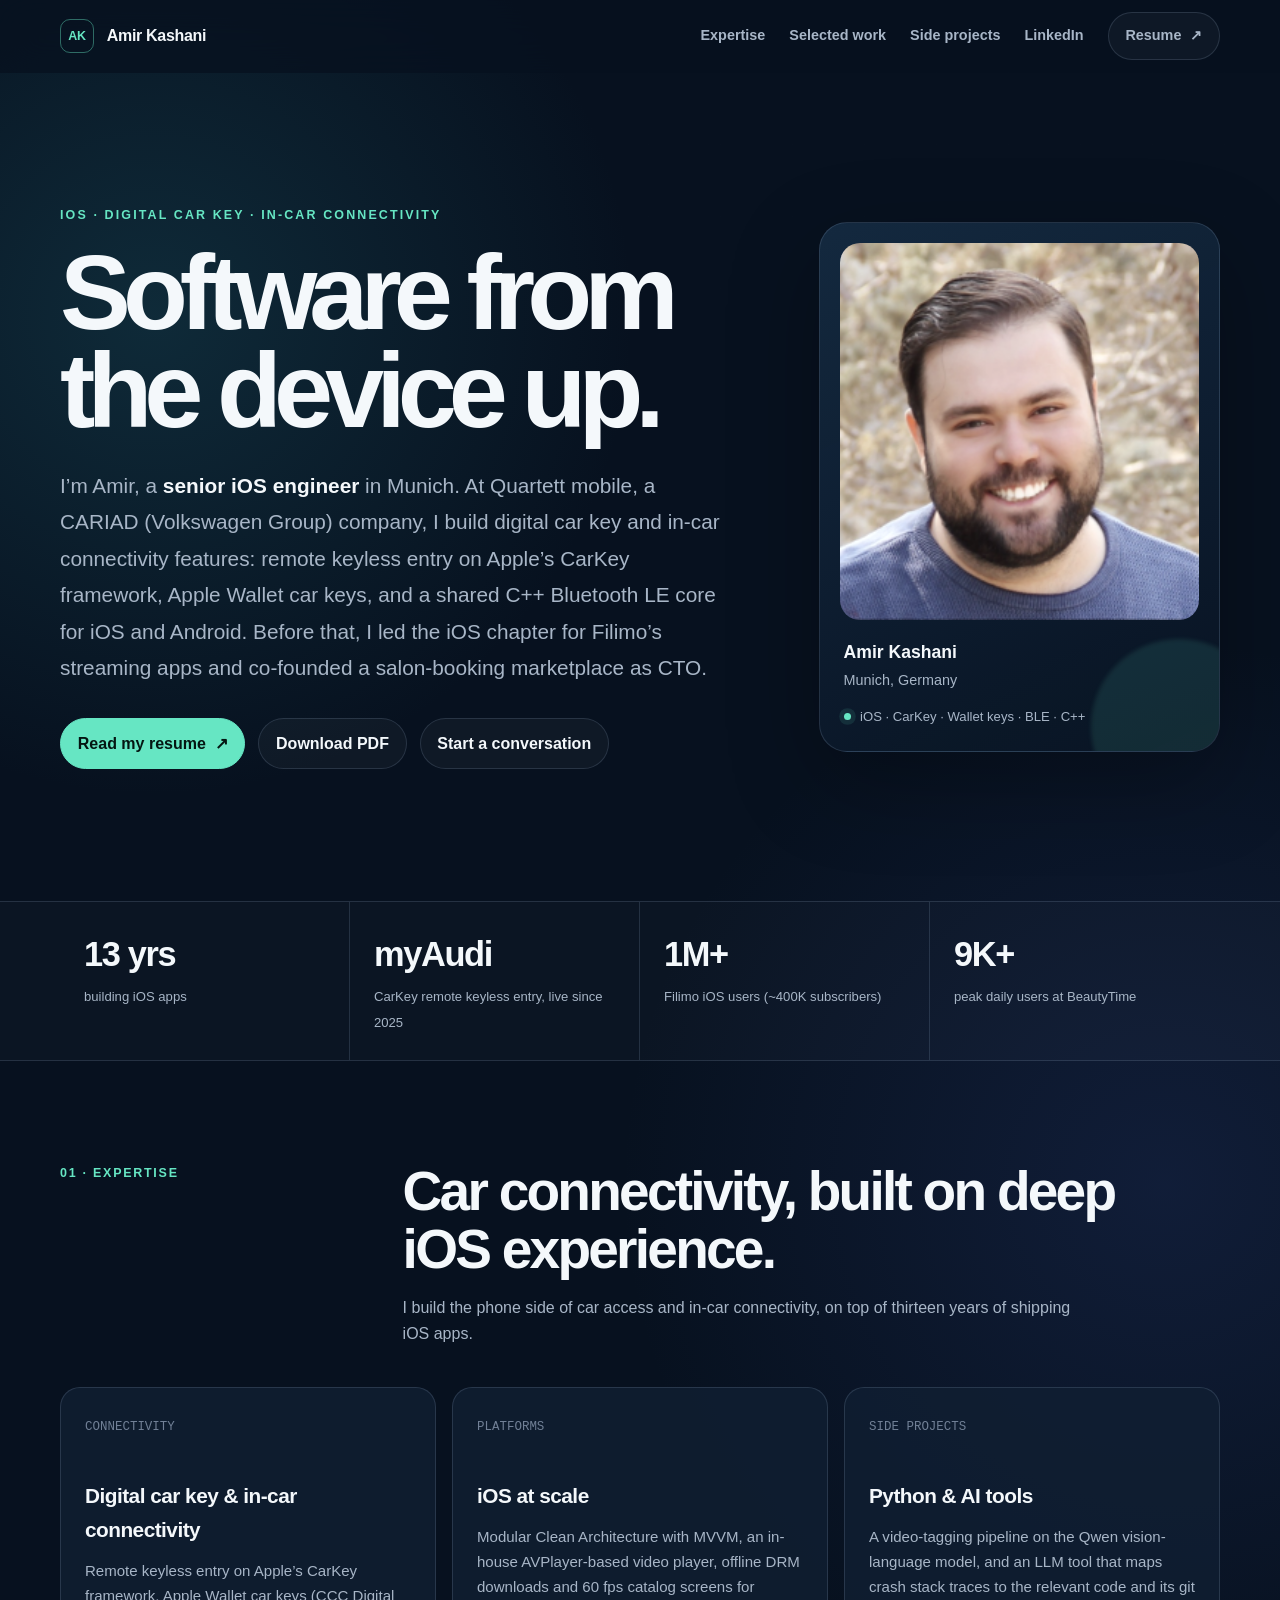
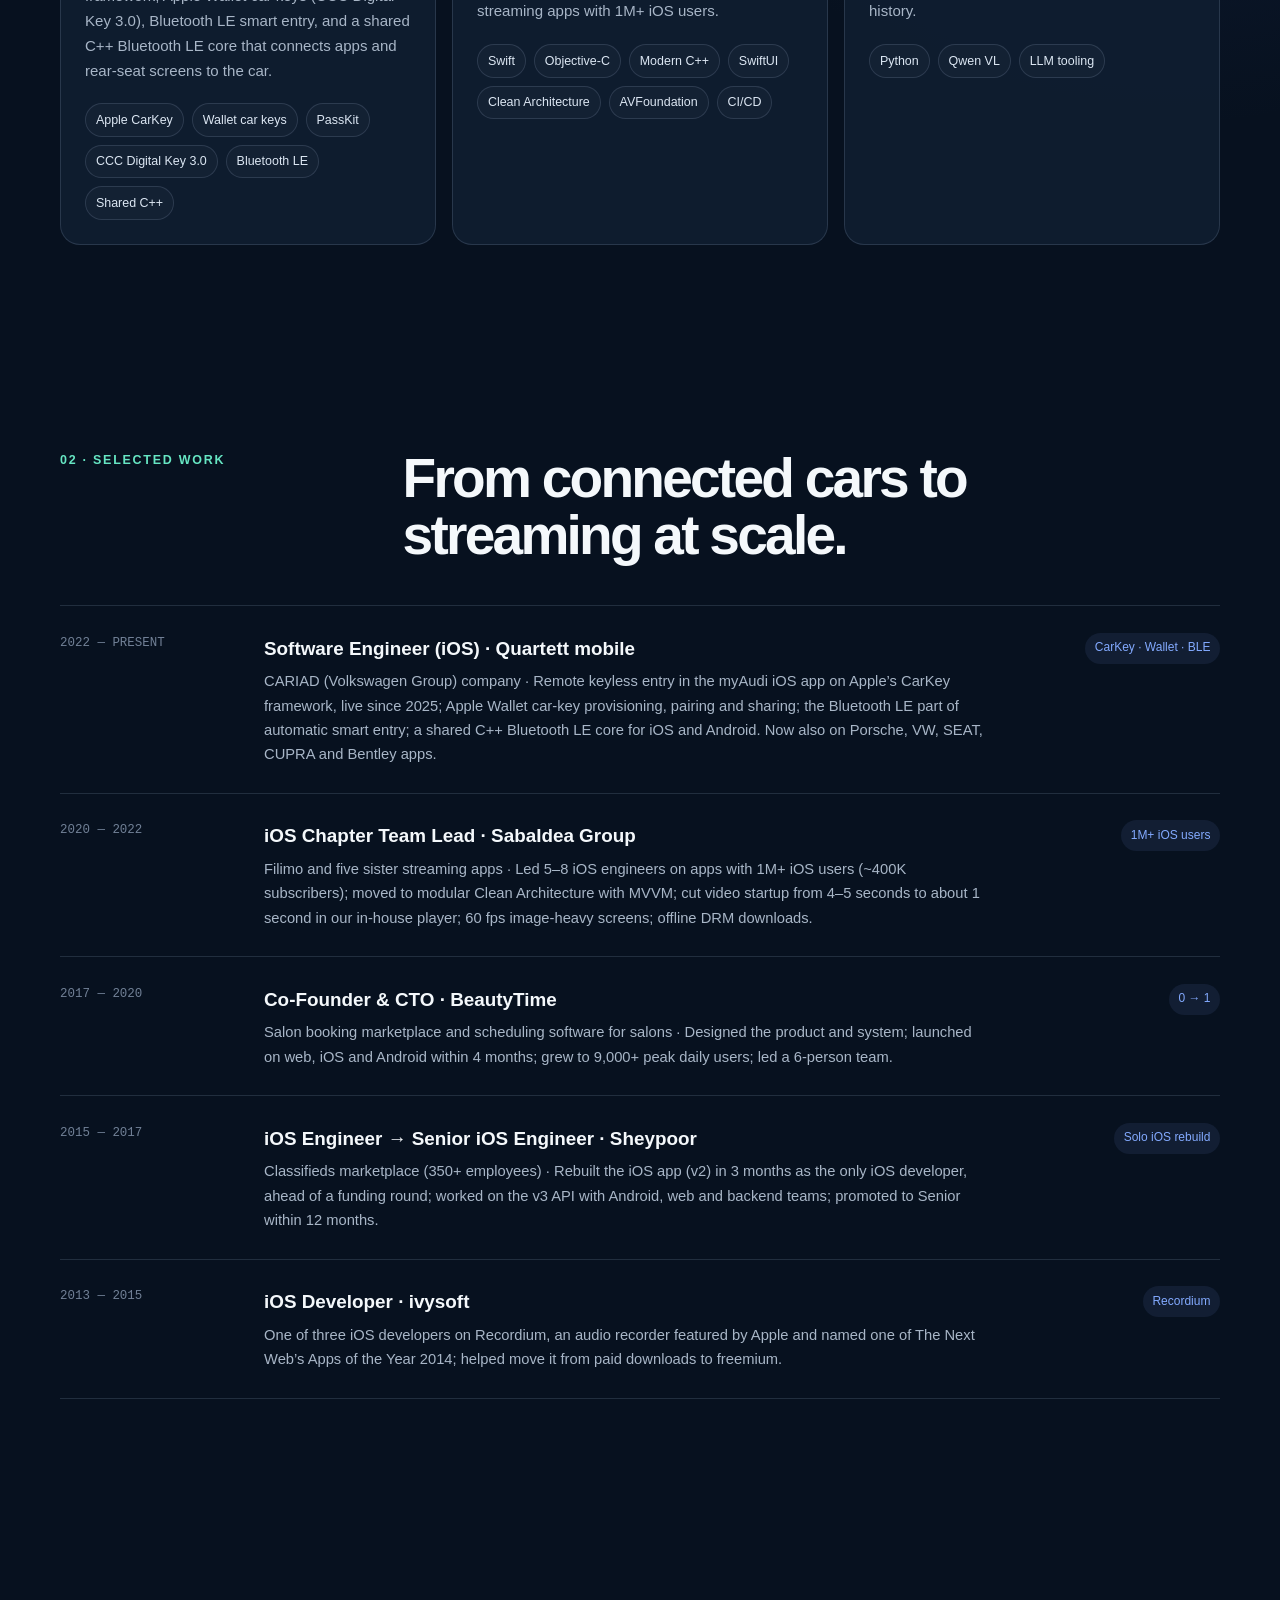
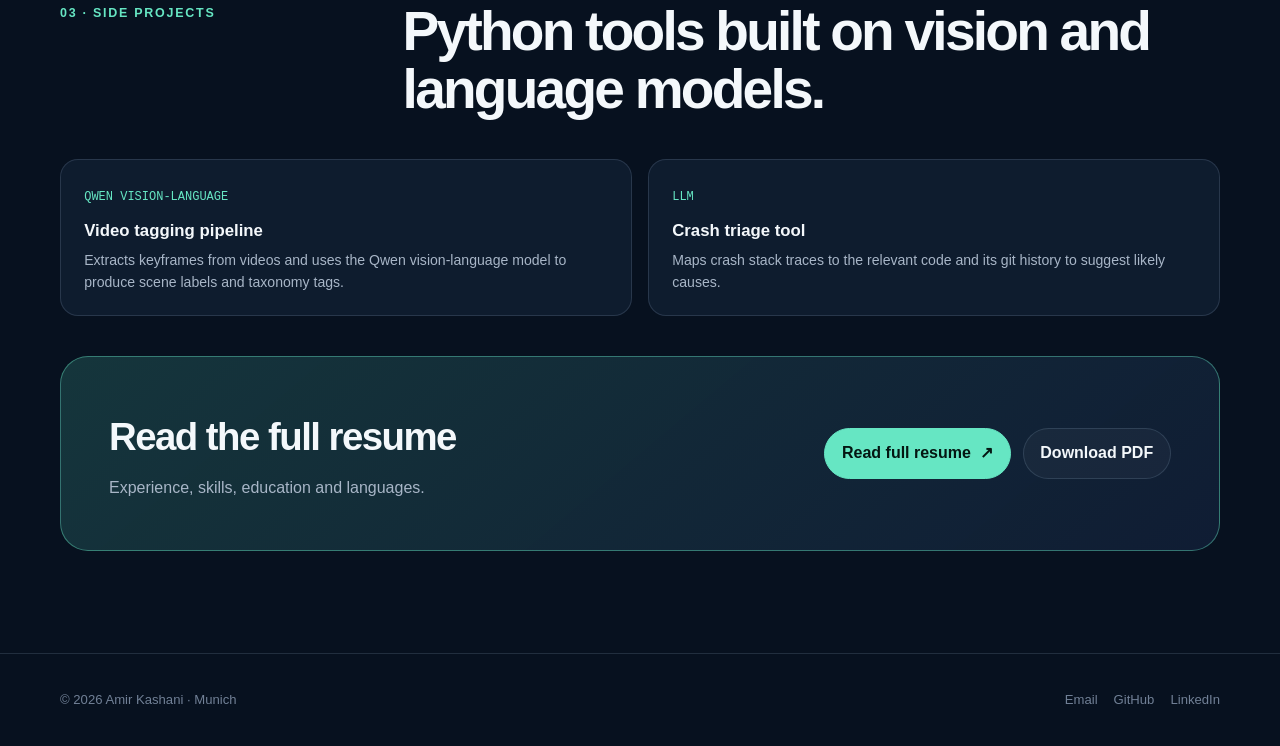
==== commit 17255c92: "fixed resume bugs" ====
--- a/index.html
+++ b/index.html
@@ -3,9 +3,9 @@
 <head>
     <meta charset="utf-8">
     <meta name="viewport" content="width=device-width, initial-scale=1">
-    <meta name="description" content="Amir Kashani is a Senior Systems &amp; Connectivity Architect specializing in Digital Car Key (CCC 3.0 / Apple CarKey), UWB/BLE/NFC, Secure Element, shared C++, high-scale mobile platforms, and AI engineering.">
+    <meta name="description" content="Amir Kashani is a senior iOS engineer in Munich building digital car key and in-car connectivity features for Volkswagen Group apps: Apple CarKey, Apple Wallet car keys, Bluetooth LE and shared C++.">
     <meta name="theme-color" content="#07111f">
-    <title>Amir Kashani — Senior Systems &amp; Connectivity Architect</title>
+    <title>Amir Kashani — Senior iOS Engineer, Digital Car Key</title>
     <link rel="stylesheet" href="styles.css">
     <!-- Google tag (gtag.js) -->
     <script async src="https://www.googletagmanager.com/gtag/js?id=G-NG456J63QW"></script>
@@ -29,7 +29,7 @@
             <div class="nav-links">
                 <a href="#expertise">Expertise</a>
                 <a href="#work">Selected work</a>
-                <a href="#ai">AI &amp; Tooling</a>
+                <a href="#ai">Side projects</a>
                 <a href="https://www.linkedin.com/in/amirabbaskashani" target="_blank" rel="noopener noreferrer">LinkedIn</a>
                 <a class="button button-quiet nav-resume" href="resume.html">Resume <span aria-hidden="true">↗</span></a>
             </div>
@@ -39,9 +39,9 @@
     <main id="main">
         <section class="hero wrap" aria-labelledby="intro-title">
             <div>
-                <p class="eyebrow">Systems Architecture · Connected Mobility</p>
+                <p class="eyebrow">iOS · Digital Car Key · In-Car Connectivity</p>
                 <h1 id="intro-title">Software from the device up.</h1>
-                <p class="lede">I’m Amir, a <strong>Senior Systems &amp; Connectivity Architect</strong> specializing in Digital Car Key (CCC 3.0 / Apple CarKey), low-level wireless protocols (BLE, UWB, NFC), and high-scale mobile platforms. My core stack spans Swift, shared C++, and Android, complemented by distributed media systems, backend infrastructure, and practical AI engineering.</p>
+                <p class="lede">I’m Amir, a <strong>senior iOS engineer</strong> in Munich. At Quartett mobile, a CARIAD (Volkswagen Group) company, I build digital car key and in-car connectivity features: remote keyless entry on Apple’s CarKey framework, Apple Wallet car keys, and a shared C++ Bluetooth LE core for iOS and Android. Before that, I led the iOS chapter for Filimo’s streaming apps and co-founded a salon-booking marketplace as CTO.</p>
                 <div class="hero-actions">
                     <a class="button button-primary" href="resume.html">Read my resume <span aria-hidden="true">↗</span></a>
                     <a class="button button-quiet" href="Amir_Kashani_Resume.pdf" download="Amir_Kashani_Resume.pdf">Download PDF</a>
@@ -53,17 +53,17 @@
                 <div class="profile-meta">
                     <strong>Amir Kashani</strong>
                     <span>Munich, Germany</span>
-                    <div class="availability"><span class="dot" aria-hidden="true"></span>CCC 3.0 · CarKey · C++ · Systems · AI</div>
+                    <div class="availability"><span class="dot" aria-hidden="true"></span>iOS · CarKey · Wallet keys · BLE · C++</div>
                 </div>
             </aside>
         </section>
 
         <section class="proof" aria-label="Career highlights">
             <div class="proof-grid wrap">
-                <div class="proof-item"><strong>10+ yrs</strong><span>systems &amp; mobile engineering</span></div>
-                <div class="proof-item"><strong>1M+</strong><span>users served at Filimo (400K+ subscribers)</span></div>
+                <div class="proof-item"><strong>13 yrs</strong><span>building iOS apps</span></div>
+                <div class="proof-item"><strong>myAudi</strong><span>CarKey remote keyless entry, live since 2025</span></div>
+                <div class="proof-item"><strong>1M+</strong><span>Filimo iOS users (~400K subscribers)</span></div>
                 <div class="proof-item"><strong>9K+</strong><span>peak daily users at BeautyTime</span></div>
-                <div class="proof-item"><strong>110</strong><span>countries featuring Recordium (Apple Top 10)</span></div>
             </div>
         </section>
 
@@ -71,28 +71,28 @@
             <div class="section-heading">
                 <div class="section-kicker">01 · Expertise</div>
                 <div>
-                    <h2>Device connectivity first, with depth across the full system.</h2>
-                    <p>I work across embedded wireless connectivity, hardware-backed security, modular mobile platforms, and the distributed backend and AI workflows that support them.</p>
+                    <h2>Car connectivity, built on deep iOS experience.</h2>
+                    <p>I build the phone side of car access and in-car connectivity, on top of thirteen years of shipping iOS apps.</p>
                 </div>
             </div>
             <div class="expertise-grid">
                 <article class="card">
                     <span class="card-number">CONNECTIVITY</span>
-                    <h3>Automotive &amp; hardware security</h3>
-                    <p>Shared C++ protocol state machines and secure device-to-vehicle telematics across CCC Digital Key 3.0, Apple CarKeyKit, UWB distance ranging, BLE proximity, NFC APDU, and Secure Element attestation.</p>
-                    <div class="chips"><span class="chip">CCC Digital Key 3.0</span><span class="chip">Apple CarKeyKit</span><span class="chip">Shared C++ Core</span><span class="chip">BLE</span><span class="chip">UWB</span><span class="chip">NFC APDU</span><span class="chip">Secure Element</span><span class="chip">ECU Gateways</span></div>
+                    <h3>Digital car key &amp; in-car connectivity</h3>
+                    <p>Remote keyless entry on Apple’s CarKey framework, Apple Wallet car keys (CCC Digital Key 3.0), Bluetooth LE smart entry, and a shared C++ Bluetooth LE core that connects apps and rear-seat screens to the car.</p>
+                    <div class="chips"><span class="chip">Apple CarKey</span><span class="chip">Wallet car keys</span><span class="chip">PassKit</span><span class="chip">CCC Digital Key 3.0</span><span class="chip">Bluetooth LE</span><span class="chip">Shared C++</span></div>
                 </article>
                 <article class="card">
                     <span class="card-number">PLATFORMS</span>
-                    <h3>High-scale mobile systems</h3>
-                    <p>Enterprise architecture across iOS and Android, from modular Clean Architecture and DDD to AVPlayer ABR streaming heuristics, offline DRM caching, and automated regression quality gates.</p>
-                    <div class="chips"><span class="chip">Swift</span><span class="chip">Modern C++</span><span class="chip">Objective-C</span><span class="chip">Kotlin / JNI</span><span class="chip">Clean Architecture</span><span class="chip">AVPlayer ABR</span><span class="chip">Offline DRM</span><span class="chip">CI/CD</span></div>
+                    <h3>iOS at scale</h3>
+                    <p>Modular Clean Architecture with MVVM, an in-house AVPlayer-based video player, offline DRM downloads and 60 fps catalog screens for streaming apps with 1M+ iOS users.</p>
+                    <div class="chips"><span class="chip">Swift</span><span class="chip">Objective-C</span><span class="chip">Modern C++</span><span class="chip">SwiftUI</span><span class="chip">Clean Architecture</span><span class="chip">AVFoundation</span><span class="chip">CI/CD</span></div>
                 </article>
                 <article class="card">
-                    <span class="card-number">INTELLIGENCE</span>
-                    <h3>AI engineering &amp; velocity</h3>
-                    <p>Applied AI pipelines for automated multimodal video classification (Qwen), deterministic LLM crash triage via AST codebase knowledge graphs, and multi-speaker audio diarization (Whisper, pyannote).</p>
-                    <div class="chips"><span class="chip">Python</span><span class="chip">REST / GraphQL</span><span class="chip">Qwen Vision</span><span class="chip">LLM Crash Triage</span><span class="chip">Whisper</span><span class="chip">pyannote</span><span class="chip">AST Graphs</span></div>
+                    <span class="card-number">SIDE PROJECTS</span>
+                    <h3>Python &amp; AI tools</h3>
+                    <p>A video-tagging pipeline on the Qwen vision-language model, and an LLM tool that maps crash stack traces to the relevant code and its git history.</p>
+                    <div class="chips"><span class="chip">Python</span><span class="chip">Qwen VL</span><span class="chip">LLM tooling</span></div>
                 </article>
             </div>
         </section>
@@ -100,93 +100,75 @@
         <section class="section wrap" id="work">
             <div class="section-heading">
                 <div class="section-kicker">02 · Selected work</div>
-                <div><h2>Systems engineered at scale, from connected mobility to streaming.</h2></div>
+                <div><h2>From connected cars to streaming at scale.</h2></div>
             </div>
             <div class="work-list">
                 <article class="work-item">
                     <time class="work-date">2022 — PRESENT</time>
                     <div>
-                        <h3>Senior Connected Mobility Systems Engineer · Quartett Mobile</h3>
-                        <p>Connected Vehicle &amp; German Automotive OEM Programs · Architecting Apple CarKeyKit, CarKeySession, and PassKit digital key provisioning; implementing CCC Digital Key 3.0 Secure Element (SE) attestation, NFC APDU contact flows, and UWB/BLE passive entry; authoring a shared C++ BLE core across iOS and Android.</p>
+                        <h3>Software Engineer (iOS) · Quartett mobile</h3>
+                        <p>CARIAD (Volkswagen Group) company · Remote keyless entry in the myAudi iOS app on Apple’s CarKey framework, live since 2025; Apple Wallet car-key provisioning, pairing and sharing; the Bluetooth LE part of automatic smart entry; a shared C++ Bluetooth LE core for iOS and Android. Now also on Porsche, VW, SEAT, CUPRA and Bentley apps.</p>
                     </div>
-                    <span class="work-tag">CCC 3.0 · CarKey · C++</span>
+                    <span class="work-tag">CarKey · Wallet · BLE</span>
                 </article>
                 <article class="work-item">
                     <time class="work-date">2020 — 2022</time>
                     <div>
-                        <h3>Lead Mobile Systems Architect · SabaIdea Group</h3>
-                        <p>Filimo · Televika · Zabia · Spearheaded modular Clean Architecture rewrite scaling to 1M+ active users (400K+ subscribers, +30% retention and load performance); cut video startup from 4–5s to under 1 second via custom AVPlayer ABR heuristics; built offline DRM encrypted caching and shrank regression cycles by 40%.</p>
+                        <h3>iOS Chapter Team Lead · SabaIdea Group</h3>
+                        <p>Filimo and five sister streaming apps · Led 5–8 iOS engineers on apps with 1M+ iOS users (~400K subscribers); moved to modular Clean Architecture with MVVM; cut video startup from 4–5 seconds to about 1 second in our in-house player; 60 fps image-heavy screens; offline DRM downloads.</p>
                     </div>
-                    <span class="work-tag">1M+ Users · VOD</span>
+                    <span class="work-tag">1M+ iOS users</span>
                 </article>
                 <article class="work-item">
                     <time class="work-date">2017 — 2020</time>
                     <div>
-                        <h3>Co-Founder &amp; Chief Technology Officer (CTO) · BeautyTime</h3>
-                        <p>Architected and delivered omnichannel marketplace and B2B SaaS scheduling platforms across Web, iOS, and Android in 4 months; scaled backend microservices to 9,000+ peak daily active users (DAU) with continuous availability; led a 6-person cross-functional team.</p>
+                        <h3>Co-Founder &amp; CTO · BeautyTime</h3>
+                        <p>Salon booking marketplace and scheduling software for salons · Designed the product and system; launched on web, iOS and Android within 4 months; grew to 9,000+ peak daily users; led a 6-person team.</p>
                     </div>
-                    <span class="work-tag">0 → 1 · Marketplace</span>
+                    <span class="work-tag">0 → 1</span>
                 </article>
                 <article class="work-item">
                     <time class="work-date">2015 — 2017</time>
                     <div>
-                        <h3>Senior iOS Engineer · Sheypoor</h3>
-                        <p>Large classifieds marketplace (350+ employees) · Shipped iOS v2 from the ground up in 3 months ahead of institutional funding round; spearheaded v3 API contracts boosting user engagement by +20%; earned promotion to Senior within 12 months.</p>
+                        <h3>iOS Engineer → Senior iOS Engineer · Sheypoor</h3>
+                        <p>Classifieds marketplace (350+ employees) · Rebuilt the iOS app (v2) in 3 months as the only iOS developer, ahead of a funding round; worked on the v3 API with Android, web and backend teams; promoted to Senior within 12 months.</p>
                     </div>
-                    <span class="work-tag">iOS · High Traffic</span>
+                    <span class="work-tag">Solo iOS rebuild</span>
                 </article>
                 <article class="work-item">
-                    <time class="work-date">2013</time>
+                    <time class="work-date">2013 — 2015</time>
                     <div>
-                        <h3>Independent iOS Audio Engine · Recordium</h3>
-                        <p>Architected and shipped an advanced audio recording engine with real-time waveform visualization; featured globally by Apple on the App Store home page across 110 countries, ranked in the Top 10 Business Apps worldwide, and reviewed by The Guardian, The Telegraph, and The Next Web.</p>
+                        <h3>iOS Developer · ivysoft</h3>
+                        <p>One of three iOS developers on Recordium, an audio recorder featured by Apple and named one of The Next Web’s Apps of the Year 2014; helped move it from paid downloads to freemium.</p>
                     </div>
-                    <span class="work-tag">Global Apple Feature</span>
+                    <span class="work-tag">Recordium</span>
                 </article>
             </div>
         </section>
 
         <section class="section wrap" id="ai">
             <div class="section-heading">
-                <div class="section-kicker">03 · Applied AI &amp; Tooling</div>
-                <div>
-                    <h2>From big-data research to practical AI systems.</h2>
-                    <p>Rooted in M.Sc. academic research on big-data analytics, these independent production tools leverage modern multimodal vision models, LLM orchestration, and deterministic AST parsing to eliminate engineering friction.</p>
-                </div>
+                <div class="section-kicker">03 · Side projects</div>
+                <div><h2>Python tools built on vision and language models.</h2></div>
             </div>
 
             <div class="tools-grid">
                 <article class="tool-card">
                     <span class="tool-tag">QWEN VISION-LANGUAGE</span>
-                    <h3>Multimodal Video Classification</h3>
-                    <p>Qwen vision-language pipeline for automated keyframe extraction, scene semantics, and taxonomy tagging, cutting manual video labeling effort by over 80%.</p>
+                    <h3>Video tagging pipeline</h3>
+                    <p>Extracts keyframes from videos and uses the Qwen vision-language model to produce scene labels and taxonomy tags.</p>
                 </article>
                 <article class="tool-card">
-                    <span class="tool-tag">LLM + AST GRAPHS</span>
-                    <h3>Automated Crash Triage Pipeline</h3>
-                    <p>Maps error signatures and stack traces to deterministic AST codebase knowledge graphs and git blame history, cutting incident triage turnaround from 30 minutes to under 5 minutes.</p>
-                </article>
-                <article class="tool-card">
-                    <span class="tool-tag">WHISPER + PYANNOTE</span>
-                    <h3>Speech Transcription &amp; Diarization</h3>
-                    <p>End-to-end multi-speaker audio pipeline generating structured, speaker-labeled JSON outputs for complex long-form media.</p>
-                </article>
-                <article class="tool-card">
-                    <span class="tool-tag">DETERMINISTIC AST</span>
-                    <h3>Codebase Knowledge Graphs</h3>
-                    <p>High-speed AST parsing and dependency graphing utility for navigating, refactoring, and enforcing architectural contracts in unfamiliar enterprise repositories.</p>
-                </article>
-                <article class="tool-card">
-                    <span class="tool-tag">LOCAL EDGE SECURITY</span>
-                    <h3>MacSpyCam</h3>
-                    <p>Privacy-focused macOS security utility with localized real-time motion detection and low-latency alerts with zero cloud telemetry.</p>
+                    <span class="tool-tag">LLM</span>
+                    <h3>Crash triage tool</h3>
+                    <p>Maps crash stack traces to the relevant code and its git history to suggest likely causes.</p>
                 </article>
             </div>
 
             <div class="cta-panel">
                 <div>
-                    <h2>Review the complete curriculum vitae</h2>
-                    <p>Experience, technical competencies, architecture impact, academic publications, and global recognition.</p>
+                    <h2>Read the full resume</h2>
+                    <p>Experience, skills, education and languages.</p>
                 </div>
                 <div class="cta-actions">
                     <a class="button button-primary" href="resume.html">Read full resume <span aria-hidden="true">↗</span></a>
@@ -207,4 +189,4 @@
         </div>
     </footer>
 </body>
-</html>+</html>
--- a/styles.css
+++ b/styles.css
@@ -272,6 +272,7 @@
         font-size: 17pt !important;
         margin: 0 0 2pt 0 !important;
         line-height: 1.1;
+        letter-spacing: -.01em;
         color: #09131d;
     }
     .resume-title {
@@ -449,5 +450,17 @@
     .meta-list li strong {
         color: #0f1923 !important;
     }
+    /* Chrome writes the PDF text layer in paint order, and positioned boxes paint after
+       static ones. Positioning every box keeps the text in DOM order for ATS parsers. */
+    .resume-shell :is(header, div, section, article, h1, h2, h3, p, ul, li, time) { position: relative; }
+    .resume-top-content { z-index: auto !important; }
+    .experience li::before,
+    .project-bullets li::before,
+    .meta-list li::before {
+        position: static;
+        display: inline-block;
+        width: 7pt;
+        margin-left: -7pt;
+    }
     a { text-decoration: none; }
 }
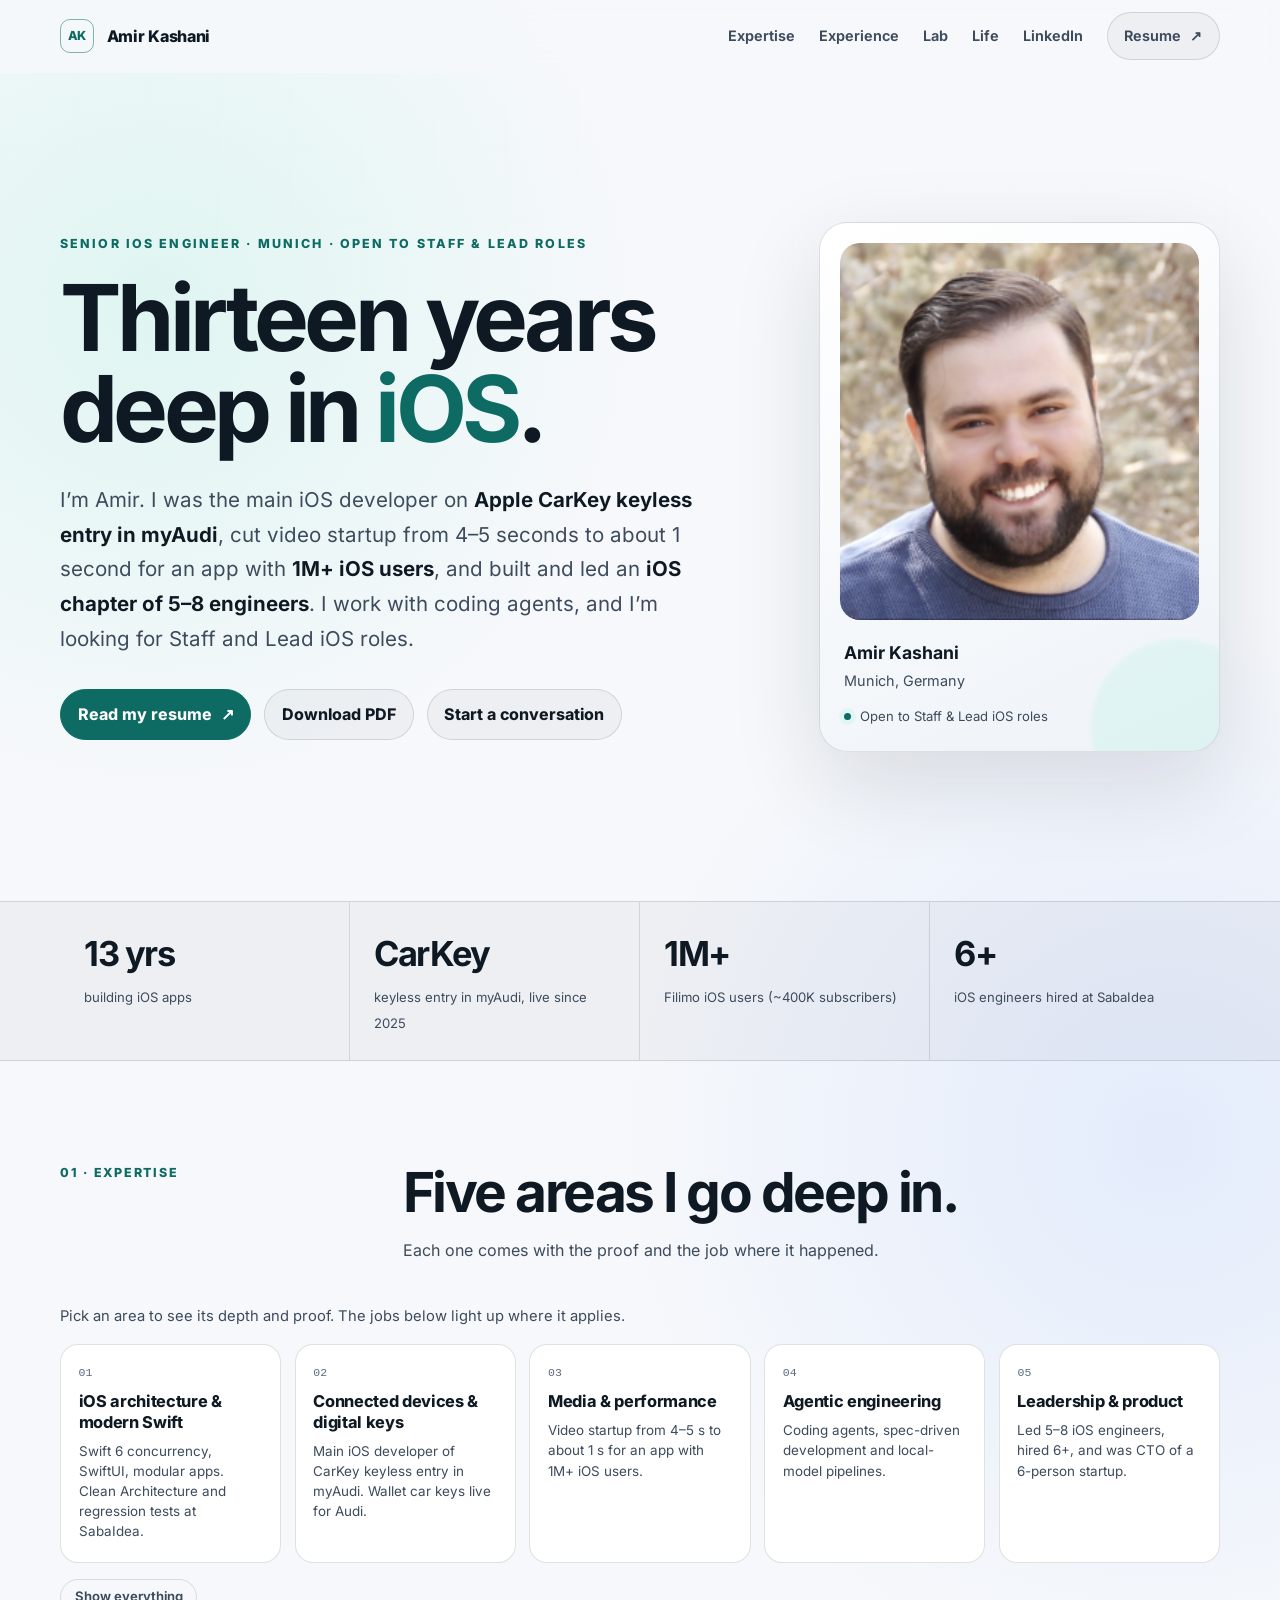
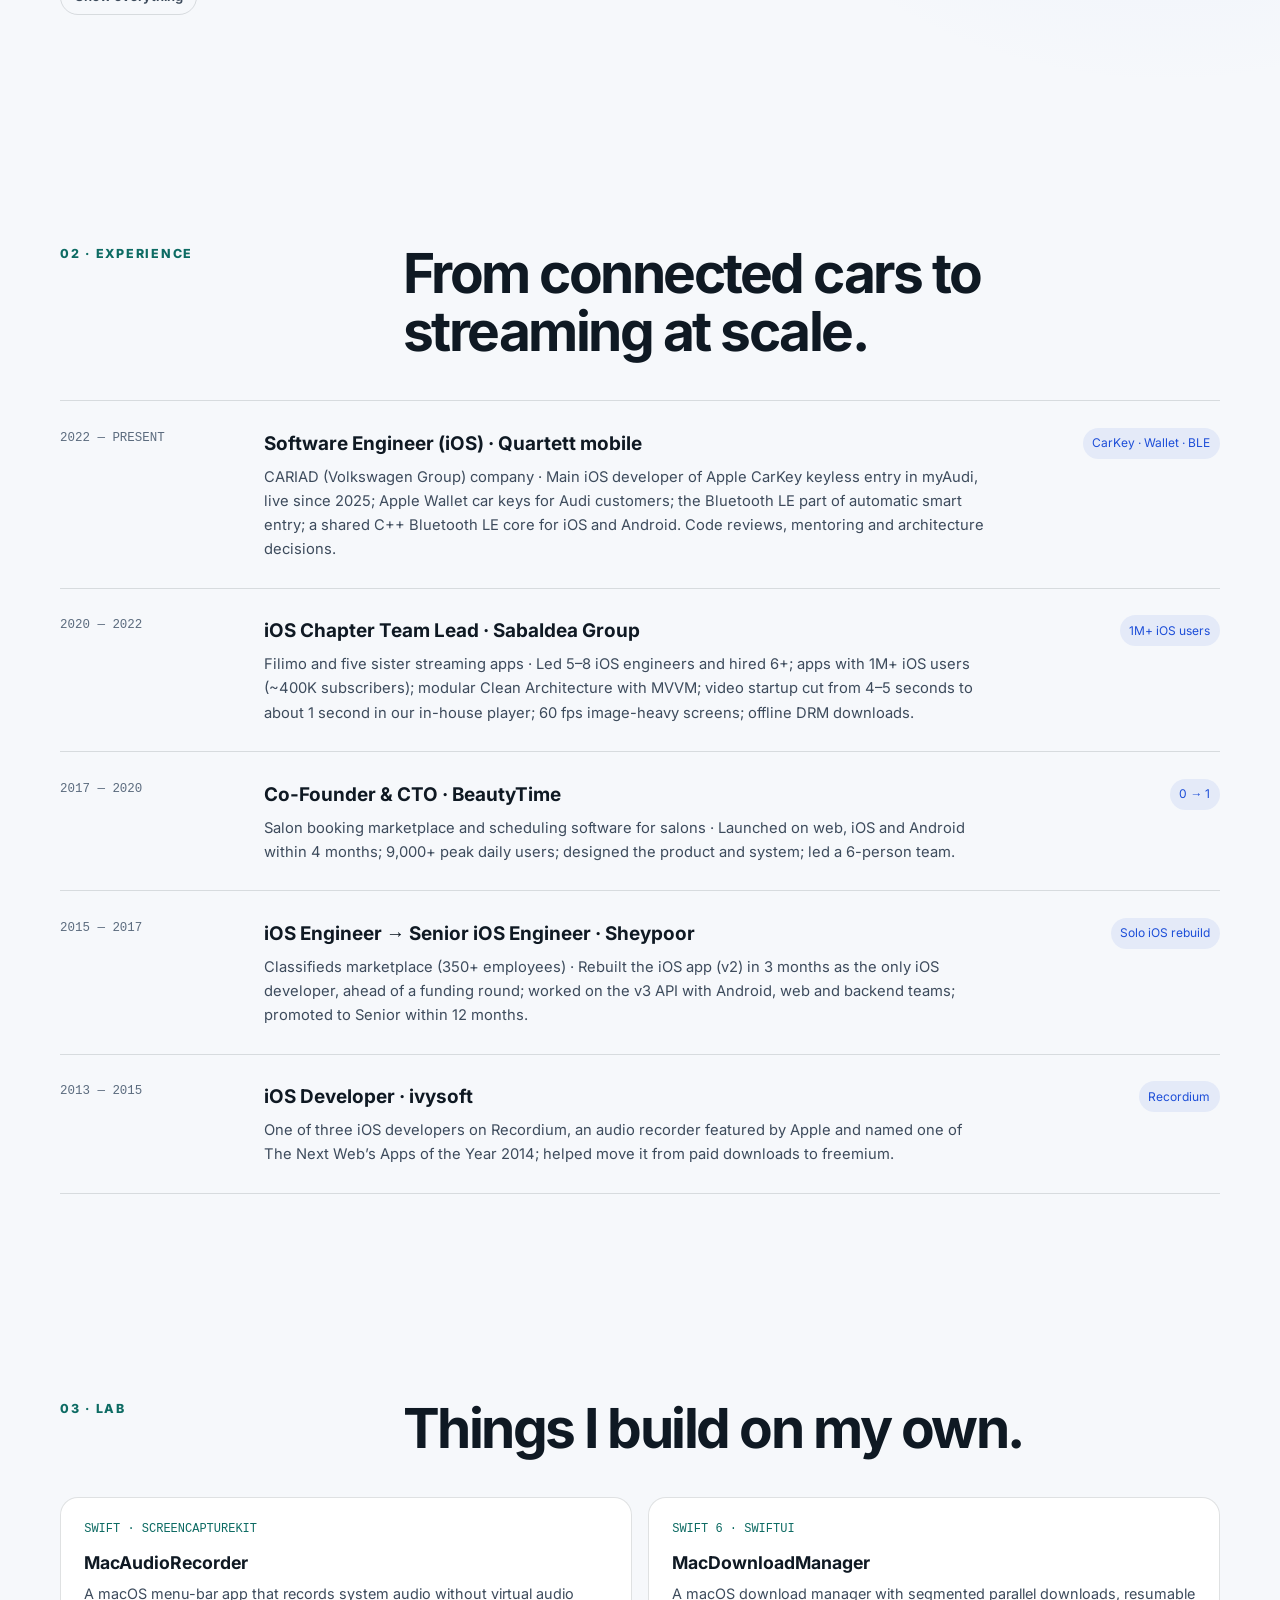
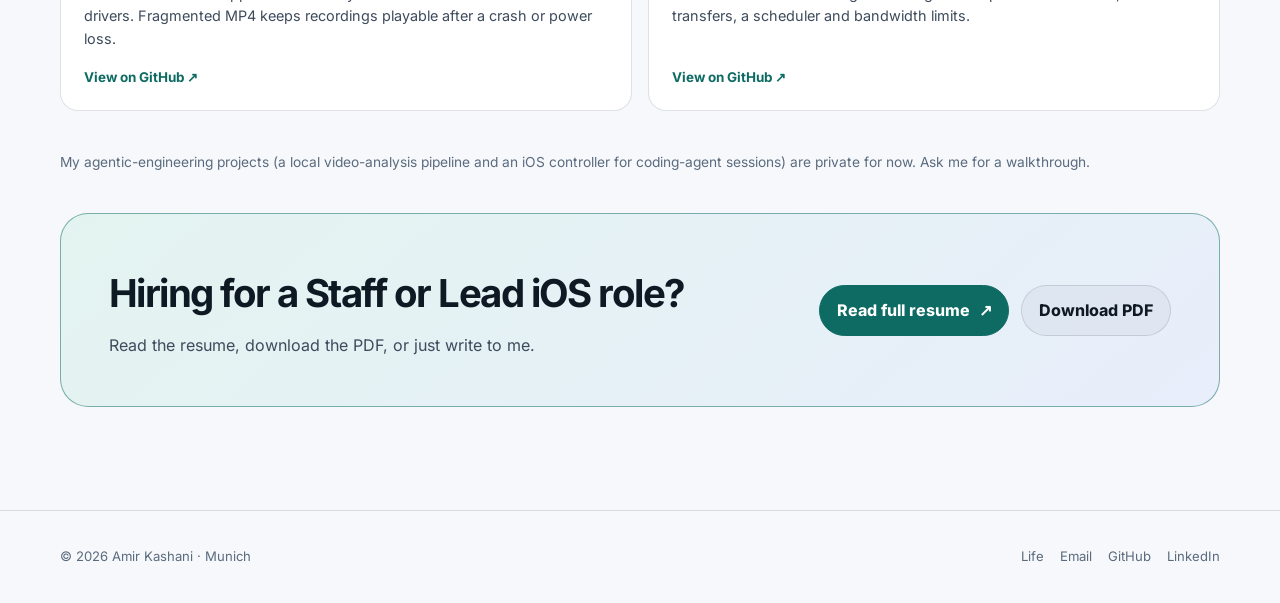
==== commit 5e86ab6a: "updated resume to a better form" ====
--- a/index.html
+++ b/index.html
@@ -3,9 +3,18 @@
 <head>
     <meta charset="utf-8">
     <meta name="viewport" content="width=device-width, initial-scale=1">
-    <meta name="description" content="Amir Kashani is a senior iOS engineer in Munich building digital car key and in-car connectivity features for Volkswagen Group apps: Apple CarKey, Apple Wallet car keys, Bluetooth LE and shared C++.">
+    <meta name="description" content="Amir Kashani is a senior iOS engineer in Munich: main iOS developer of Apple CarKey keyless entry in myAudi, former iOS Chapter Team Lead (1M+ iOS users) and startup CTO. Looking for Staff and Lead iOS roles.">
+    <meta name="color-scheme" content="dark light">
     <meta name="theme-color" content="#07111f">
-    <title>Amir Kashani — Senior iOS Engineer, Digital Car Key</title>
+    <meta property="og:type" content="website">
+    <meta property="og:title" content="Amir Kashani — Senior iOS Engineer">
+    <meta property="og:description" content="Senior iOS engineer in Munich: Apple CarKey keyless entry in myAudi, video streaming for 1M+ iOS users, a 5–8 engineer iOS chapter. Looking for Staff and Lead iOS roles.">
+    <meta property="og:url" content="https://aakpro.github.io/">
+    <meta property="og:image" content="https://aakpro.github.io/og-image.png">
+    <meta property="og:image:alt" content="Amir Kashani, Senior iOS Engineer">
+    <meta name="twitter:card" content="summary_large_image">
+    <title>Amir Kashani — Senior iOS Engineer</title>
+    <link rel="preload" href="fonts/inter-latin-wght-normal.woff2" as="font" type="font/woff2" crossorigin>
     <link rel="stylesheet" href="styles.css">
     <!-- Google tag (gtag.js) -->
     <script async src="https://www.googletagmanager.com/gtag/js?id=G-NG456J63QW"></script>
@@ -28,8 +37,9 @@
             </a>
             <div class="nav-links">
                 <a href="#expertise">Expertise</a>
-                <a href="#work">Selected work</a>
-                <a href="#ai">Side projects</a>
+                <a href="#work">Experience</a>
+                <a href="#lab">Lab</a>
+                <a href="life.html">Life</a>
                 <a href="https://www.linkedin.com/in/amirabbaskashani" target="_blank" rel="noopener noreferrer">LinkedIn</a>
                 <a class="button button-quiet nav-resume" href="resume.html">Resume <span aria-hidden="true">↗</span></a>
             </div>
@@ -39,9 +49,9 @@
     <main id="main">
         <section class="hero wrap" aria-labelledby="intro-title">
             <div>
-                <p class="eyebrow">iOS · Digital Car Key · In-Car Connectivity</p>
-                <h1 id="intro-title">Software from the device up.</h1>
-                <p class="lede">I’m Amir, a <strong>senior iOS engineer</strong> in Munich. At Quartett mobile, a CARIAD (Volkswagen Group) company, I build digital car key and in-car connectivity features: remote keyless entry on Apple’s CarKey framework, Apple Wallet car keys, and a shared C++ Bluetooth LE core for iOS and Android. Before that, I led the iOS chapter for Filimo’s streaming apps and co-founded a salon-booking marketplace as CTO.</p>
+                <p class="eyebrow">Senior iOS Engineer · Munich · Open to Staff &amp; Lead roles</p>
+                <h1 id="intro-title">Thirteen years deep in <span class="accent">iOS</span>.</h1>
+                <p class="lede">I’m Amir. I was the main iOS developer on <strong>Apple CarKey keyless entry in myAudi</strong>, cut video startup from 4–5 seconds to about 1 second for an app with <strong>1M+ iOS users</strong>, and built and led an <strong>iOS chapter of 5–8 engineers</strong>. I work with coding agents, and I’m looking for Staff and Lead iOS roles.</p>
                 <div class="hero-actions">
                     <a class="button button-primary" href="resume.html">Read my resume <span aria-hidden="true">↗</span></a>
                     <a class="button button-quiet" href="Amir_Kashani_Resume.pdf" download="Amir_Kashani_Resume.pdf">Download PDF</a>
@@ -53,7 +63,7 @@
                 <div class="profile-meta">
                     <strong>Amir Kashani</strong>
                     <span>Munich, Germany</span>
-                    <div class="availability"><span class="dot" aria-hidden="true"></span>iOS · CarKey · Wallet keys · BLE · C++</div>
+                    <div class="availability"><span class="dot" aria-hidden="true"></span>Open to Staff &amp; Lead iOS roles</div>
                 </div>
             </aside>
         </section>
@@ -61,9 +71,9 @@
         <section class="proof" aria-label="Career highlights">
             <div class="proof-grid wrap">
                 <div class="proof-item"><strong>13 yrs</strong><span>building iOS apps</span></div>
-                <div class="proof-item"><strong>myAudi</strong><span>CarKey remote keyless entry, live since 2025</span></div>
+                <div class="proof-item"><strong>CarKey</strong><span>keyless entry in myAudi, live since 2025</span></div>
                 <div class="proof-item"><strong>1M+</strong><span>Filimo iOS users (~400K subscribers)</span></div>
-                <div class="proof-item"><strong>9K+</strong><span>peak daily users at BeautyTime</span></div>
+                <div class="proof-item"><strong>6+</strong><span>iOS engineers hired at SabaIdea</span></div>
             </div>
         </section>
 
@@ -71,63 +81,146 @@
             <div class="section-heading">
                 <div class="section-kicker">01 · Expertise</div>
                 <div>
-                    <h2>Car connectivity, built on deep iOS experience.</h2>
-                    <p>I build the phone side of car access and in-car connectivity, on top of thirteen years of shipping iOS apps.</p>
-                </div>
-            </div>
-            <div class="expertise-grid">
-                <article class="card">
-                    <span class="card-number">CONNECTIVITY</span>
-                    <h3>Digital car key &amp; in-car connectivity</h3>
-                    <p>Remote keyless entry on Apple’s CarKey framework, Apple Wallet car keys (CCC Digital Key 3.0), Bluetooth LE smart entry, and a shared C++ Bluetooth LE core that connects apps and rear-seat screens to the car.</p>
-                    <div class="chips"><span class="chip">Apple CarKey</span><span class="chip">Wallet car keys</span><span class="chip">PassKit</span><span class="chip">CCC Digital Key 3.0</span><span class="chip">Bluetooth LE</span><span class="chip">Shared C++</span></div>
-                </article>
-                <article class="card">
-                    <span class="card-number">PLATFORMS</span>
-                    <h3>iOS at scale</h3>
-                    <p>Modular Clean Architecture with MVVM, an in-house AVPlayer-based video player, offline DRM downloads and 60 fps catalog screens for streaming apps with 1M+ iOS users.</p>
-                    <div class="chips"><span class="chip">Swift</span><span class="chip">Objective-C</span><span class="chip">Modern C++</span><span class="chip">SwiftUI</span><span class="chip">Clean Architecture</span><span class="chip">AVFoundation</span><span class="chip">CI/CD</span></div>
-                </article>
-                <article class="card">
-                    <span class="card-number">SIDE PROJECTS</span>
-                    <h3>Python &amp; AI tools</h3>
-                    <p>A video-tagging pipeline on the Qwen vision-language model, and an LLM tool that maps crash stack traces to the relevant code and its git history.</p>
-                    <div class="chips"><span class="chip">Python</span><span class="chip">Qwen VL</span><span class="chip">LLM tooling</span></div>
+                    <h2>Five areas I go deep in.</h2>
+                    <p>Each one comes with the proof and the job where it happened.</p>
+                </div>
+            </div>
+
+            <fieldset class="area-picker">
+                <legend>Pick an area to see its depth and proof. The jobs below light up where it applies.</legend>
+                <div class="area-grid">
+                    <label class="area-card">
+                        <input class="sr-only" type="radio" name="area" value="ios">
+                        <span class="area-num">01</span>
+                        <span class="area-title">iOS architecture &amp; modern Swift</span>
+                        <span class="area-line">Swift 6 concurrency, SwiftUI, modular apps. Clean Architecture and regression tests at SabaIdea.</span>
+                    </label>
+                    <label class="area-card">
+                        <input class="sr-only" type="radio" name="area" value="devices">
+                        <span class="area-num">02</span>
+                        <span class="area-title">Connected devices &amp; digital keys</span>
+                        <span class="area-line">Main iOS developer of CarKey keyless entry in myAudi. Wallet car keys live for Audi.</span>
+                    </label>
+                    <label class="area-card">
+                        <input class="sr-only" type="radio" name="area" value="media">
+                        <span class="area-num">03</span>
+                        <span class="area-title">Media &amp; performance</span>
+                        <span class="area-line">Video startup from 4–5 s to about 1 s for an app with 1M+ iOS users.</span>
+                    </label>
+                    <label class="area-card">
+                        <input class="sr-only" type="radio" name="area" value="agentic">
+                        <span class="area-num">04</span>
+                        <span class="area-title">Agentic engineering</span>
+                        <span class="area-line">Coding agents, spec-driven development and local-model pipelines.</span>
+                    </label>
+                    <label class="area-card">
+                        <input class="sr-only" type="radio" name="area" value="leadership">
+                        <span class="area-num">05</span>
+                        <span class="area-title">Leadership &amp; product</span>
+                        <span class="area-line">Led 5–8 iOS engineers, hired 6+, and was CTO of a 6-person startup.</span>
+                    </label>
+                </div>
+                <label class="area-reset"><input class="sr-only" type="radio" name="area" value="all" checked>Show everything</label>
+            </fieldset>
+
+            <div class="area-panels">
+                <article class="area-panel" data-area="ios">
+                    <h3>iOS architecture &amp; modern Swift</h3>
+                    <p class="area-depth">Thirteen years of shipping iOS, from Objective-C to Swift 6 concurrency and SwiftUI, with a bias toward structure that lets several teams ship in parallel.</p>
+                    <ul class="area-proof">
+                        <li>Moved the iOS apps at SabaIdea to modular <strong>Clean Architecture with MVVM</strong> and added regression tests, so teams could ship in parallel.</li>
+                        <li>Shaped the digital key module's architecture at Quartett so the same code can serve other Volkswagen Group brand apps (rollout in progress).</li>
+                        <li>Rebuilt Sheypoor's iOS app (v2) in <strong>3 months</strong> as the only iOS developer.</li>
+                        <li>Production work in Swift 6 strict concurrency, SwiftUI, Swift packages and unit tests.</li>
+                    </ul>
+                    <div class="chips"><span class="chip">Swift 6</span><span class="chip">SwiftUI</span><span class="chip">UIKit</span><span class="chip">Objective-C</span><span class="chip">Swift packages</span><span class="chip">Clean Architecture</span><span class="chip">MVVM</span><span class="chip">Unit testing</span><span class="chip">CI/CD</span></div>
+                </article>
+
+                <article class="area-panel" data-area="devices">
+                    <h3>Connected devices &amp; digital keys</h3>
+                    <p class="area-depth">The phone side of car access: Apple's CarKey framework, Wallet car keys and Bluetooth LE, built with Apple and with ECU, firmware and backend teams.</p>
+                    <ul class="area-proof">
+                        <li><strong>CarKey remote keyless entry</strong> in myAudi: main iOS developer, working directly with Apple. Live since 2025.</li>
+                        <li><strong>Apple Wallet car keys</strong> (CCC Digital Key 3.0) for Audi customers: provisioning, owner pairing, key sharing and key management.</li>
+                        <li>Delivered the <strong>Bluetooth LE</strong> part of automatic smart entry.</li>
+                        <li>Co-developed a shared <strong>C++ Bluetooth LE core</strong> for iOS and Android that links phone apps and rear-seat screens to the car's infotainment unit.</li>
+                    </ul>
+                    <div class="chips"><span class="chip">Apple CarKey</span><span class="chip">PassKit</span><span class="chip">Wallet car keys</span><span class="chip">CCC Digital Key 3.0</span><span class="chip">Bluetooth LE</span><span class="chip">Modern C++</span></div>
+                </article>
+
+                <article class="area-panel" data-area="media">
+                    <h3>Media &amp; performance</h3>
+                    <p class="area-depth">Video at scale, and screens that stay fast with heavy content.</p>
+                    <div class="startup-demo" role="img" aria-label="Video startup time before and after: 4 to 5 seconds, then about 1 second">
+                        <div class="bar bar-before"><span>Before: 4–5 s</span></div>
+                        <div class="bar bar-after"><span>After: ~1 s</span></div>
+                    </div>
+                    <ul class="area-proof">
+                        <li>Cut video startup from <strong>4–5 seconds to about 1 second</strong> in an in-house AVPlayer-based player, using custom bitrate selection, multi-CDN failover and buffer pre-warming.</li>
+                        <li>Shipped <strong>offline downloads with a commercial DRM</strong>, and designed the watch-history sync protocol with the backend team.</li>
+                        <li>Made image-heavy catalog screens load faster and scroll at <strong>60 fps</strong> in Filimo's iOS app (1M+ users).</li>
+                        <li>Side project: a system-audio recorder on ScreenCaptureKit and AVAssetWriter whose recordings survive crashes.</li>
+                    </ul>
+                    <div class="chips"><span class="chip">AVFoundation</span><span class="chip">AVPlayer</span><span class="chip">HLS</span><span class="chip">DRM</span><span class="chip">Multi-CDN</span><span class="chip">60 fps</span></div>
+                </article>
+
+                <article class="area-panel" data-area="agentic">
+                    <h3>Agentic engineering</h3>
+                    <p class="area-depth">I work with coding agents through specs and review: write the spec, let the agent build, review what comes back.</p>
+                    <ul class="area-proof">
+                        <li>Work with <strong>Claude Code, Codex and Gemini CLI</strong> and other agent harnesses, using <strong>spec-driven development</strong> loops.</li>
+                        <li>Built a <strong>local video-analysis pipeline</strong> in Python on Qwen2.5-VL (via Ollama) and faster-whisper speech transcription.</li>
+                        <li>Built an <strong>iOS app that supervises coding-agent sessions</strong> from the phone: approvals, live reasoning and code diffs.</li>
+                        <li>Helped my team adopt AI coding tools, with rules for reviewing AI-written code.</li>
+                    </ul>
+                    <div class="chips"><span class="chip">Claude Code</span><span class="chip">Codex</span><span class="chip">Gemini CLI</span><span class="chip">Spec-driven development</span><span class="chip">Ollama</span><span class="chip">Qwen2.5-VL</span><span class="chip">Python</span></div>
+                </article>
+
+                <article class="area-panel" data-area="leadership">
+                    <h3>Leadership &amp; product</h3>
+                    <p class="area-depth">People, planning and architecture, from running an iOS chapter to founding a startup and leading its engineering.</p>
+                    <ul class="area-proof">
+                        <li>Led the iOS chapter of <strong>5–8 engineers</strong> at SabaIdea and <strong>hired 6+</strong>: 1:1s and growth, planning with product, chapter standards, performance management.</li>
+                        <li>At Quartett: code reviews, onboarding and mentoring, architecture decisions.</li>
+                        <li><strong>Co-founder and CTO</strong> of BeautyTime: launched on web, iOS and Android within 4 months, 9,000+ peak daily users, a 6-person team.</li>
+                        <li>Worked across teams: ECU, firmware, backend, Android and web.</li>
+                    </ul>
+                    <div class="chips"><span class="chip">Hiring</span><span class="chip">1:1s &amp; growth</span><span class="chip">Planning</span><span class="chip">Architecture decisions</span><span class="chip">Mentoring</span><span class="chip">Code review</span></div>
                 </article>
             </div>
         </section>
 
         <section class="section wrap" id="work">
             <div class="section-heading">
-                <div class="section-kicker">02 · Selected work</div>
+                <div class="section-kicker">02 · Experience</div>
                 <div><h2>From connected cars to streaming at scale.</h2></div>
             </div>
             <div class="work-list">
-                <article class="work-item">
+                <article class="work-item" data-areas="ios devices leadership">
                     <time class="work-date">2022 — PRESENT</time>
                     <div>
                         <h3>Software Engineer (iOS) · Quartett mobile</h3>
-                        <p>CARIAD (Volkswagen Group) company · Remote keyless entry in the myAudi iOS app on Apple’s CarKey framework, live since 2025; Apple Wallet car-key provisioning, pairing and sharing; the Bluetooth LE part of automatic smart entry; a shared C++ Bluetooth LE core for iOS and Android. Now also on Porsche, VW, SEAT, CUPRA and Bentley apps.</p>
+                        <p>CARIAD (Volkswagen Group) company · Main iOS developer of Apple CarKey keyless entry in myAudi, live since 2025; Apple Wallet car keys for Audi customers; the Bluetooth LE part of automatic smart entry; a shared C++ Bluetooth LE core for iOS and Android. Code reviews, mentoring and architecture decisions.</p>
                     </div>
                     <span class="work-tag">CarKey · Wallet · BLE</span>
                 </article>
-                <article class="work-item">
+                <article class="work-item" data-areas="ios media leadership">
                     <time class="work-date">2020 — 2022</time>
                     <div>
                         <h3>iOS Chapter Team Lead · SabaIdea Group</h3>
-                        <p>Filimo and five sister streaming apps · Led 5–8 iOS engineers on apps with 1M+ iOS users (~400K subscribers); moved to modular Clean Architecture with MVVM; cut video startup from 4–5 seconds to about 1 second in our in-house player; 60 fps image-heavy screens; offline DRM downloads.</p>
+                        <p>Filimo and five sister streaming apps · Led 5–8 iOS engineers and hired 6+; apps with 1M+ iOS users (~400K subscribers); modular Clean Architecture with MVVM; video startup cut from 4–5 seconds to about 1 second in our in-house player; 60 fps image-heavy screens; offline DRM downloads.</p>
                     </div>
                     <span class="work-tag">1M+ iOS users</span>
                 </article>
-                <article class="work-item">
+                <article class="work-item" data-areas="leadership">
                     <time class="work-date">2017 — 2020</time>
                     <div>
                         <h3>Co-Founder &amp; CTO · BeautyTime</h3>
-                        <p>Salon booking marketplace and scheduling software for salons · Designed the product and system; launched on web, iOS and Android within 4 months; grew to 9,000+ peak daily users; led a 6-person team.</p>
+                        <p>Salon booking marketplace and scheduling software for salons · Launched on web, iOS and Android within 4 months; 9,000+ peak daily users; designed the product and system; led a 6-person team.</p>
                     </div>
                     <span class="work-tag">0 → 1</span>
                 </article>
-                <article class="work-item">
+                <article class="work-item" data-areas="ios">
                     <time class="work-date">2015 — 2017</time>
                     <div>
                         <h3>iOS Engineer → Senior iOS Engineer · Sheypoor</h3>
@@ -135,7 +228,7 @@
                     </div>
                     <span class="work-tag">Solo iOS rebuild</span>
                 </article>
-                <article class="work-item">
+                <article class="work-item" data-areas="ios">
                     <time class="work-date">2013 — 2015</time>
                     <div>
                         <h3>iOS Developer · ivysoft</h3>
@@ -146,29 +239,32 @@
             </div>
         </section>
 
-        <section class="section wrap" id="ai">
+        <section class="section wrap" id="lab">
             <div class="section-heading">
-                <div class="section-kicker">03 · Side projects</div>
-                <div><h2>Python tools built on vision and language models.</h2></div>
-            </div>
-
-            <div class="tools-grid">
-                <article class="tool-card">
-                    <span class="tool-tag">QWEN VISION-LANGUAGE</span>
-                    <h3>Video tagging pipeline</h3>
-                    <p>Extracts keyframes from videos and uses the Qwen vision-language model to produce scene labels and taxonomy tags.</p>
-                </article>
-                <article class="tool-card">
-                    <span class="tool-tag">LLM</span>
-                    <h3>Crash triage tool</h3>
-                    <p>Maps crash stack traces to the relevant code and its git history to suggest likely causes.</p>
-                </article>
-            </div>
+                <div class="section-kicker">03 · Lab</div>
+                <div><h2>Things I build on my own.</h2></div>
+            </div>
+
+            <div class="lab-grid">
+                <a class="lab-card" href="https://github.com/aakpro/MacAudioRecorder" target="_blank" rel="noopener noreferrer" data-areas="media ios">
+                    <span class="lab-tag">SWIFT · SCREENCAPTUREKIT</span>
+                    <h3>MacAudioRecorder</h3>
+                    <p>A macOS menu-bar app that records system audio without virtual audio drivers. Fragmented MP4 keeps recordings playable after a crash or power loss.</p>
+                    <span class="lab-link">View on GitHub ↗</span>
+                </a>
+                <a class="lab-card" href="https://github.com/aakpro/MacDownloadManager" target="_blank" rel="noopener noreferrer" data-areas="ios">
+                    <span class="lab-tag">SWIFT 6 · SWIFTUI</span>
+                    <h3>MacDownloadManager</h3>
+                    <p>A macOS download manager with segmented parallel downloads, resumable transfers, a scheduler and bandwidth limits.</p>
+                    <span class="lab-link">View on GitHub ↗</span>
+                </a>
+            </div>
+            <p class="lab-note" data-areas="agentic">My agentic-engineering projects (a local video-analysis pipeline and an iOS controller for coding-agent sessions) are private for now. Ask me for a walkthrough.</p>
 
             <div class="cta-panel">
                 <div>
-                    <h2>Read the full resume</h2>
-                    <p>Experience, skills, education and languages.</p>
+                    <h2>Hiring for a Staff or Lead iOS role?</h2>
+                    <p>Read the resume, download the PDF, or just write to me.</p>
                 </div>
                 <div class="cta-actions">
                     <a class="button button-primary" href="resume.html">Read full resume <span aria-hidden="true">↗</span></a>
@@ -182,6 +278,7 @@
         <div class="footer-row wrap">
             <span>© 2026 Amir Kashani · Munich</span>
             <div class="footer-links">
+                <a href="life.html">Life</a>
                 <a href="mailto:kashaniamirabbas@gmail.com">Email</a>
                 <a href="https://github.com/aakpro" target="_blank" rel="noopener noreferrer">GitHub</a>
                 <a href="https://www.linkedin.com/in/amirabbaskashani" target="_blank" rel="noopener noreferrer">LinkedIn</a>
--- a/styles.css
+++ b/styles.css
@@ -1,21 +1,67 @@
+@font-face {
+    font-family: "Inter";
+    font-style: normal;
+    font-weight: 100 900;
+    font-display: swap;
+    src: url("fonts/inter-latin-wght-normal.woff2") format("woff2-variations"), url("fonts/inter-latin-wght-normal.woff2") format("woff2");
+}
+
 :root {
-    color-scheme: dark;
+    color-scheme: dark light;
     --ink: #f4f8fb;
+    --strong: #dfe9f3;
     --muted: #a8b6c7;
-    --faint: #718096;
+    --faint: #8493a8;
     --canvas: #07111f;
     --canvas-deep: #040a13;
     --surface: rgba(16, 31, 50, 0.82);
-    --surface-solid: #0e1d30;
     --surface-soft: rgba(255, 255, 255, 0.04);
+    --header-bg: rgba(7, 17, 31, 0.78);
     --line: rgba(163, 190, 219, 0.17);
     --line-strong: rgba(102, 230, 195, 0.42);
     --accent: #66e6c3;
-    --accent-dark: #143d3a;
+    --on-accent: #041612;
     --blue: #83aaff;
-    --orange: #ffb86b;
+    --blue-soft: rgba(131, 170, 255, 0.09);
+    --chip-ink: #dce7f3;
+    --glow-a: rgba(31, 96, 111, 0.32);
+    --glow-b: rgba(47, 68, 136, 0.24);
+    --grid-line: rgba(255, 255, 255, .045);
+    --card-grad: linear-gradient(155deg, rgba(21, 43, 66, .92), rgba(9, 20, 35, .88));
+    --cta-grad: linear-gradient(140deg, rgba(25, 63, 67, .8), rgba(17, 31, 56, .85));
+    --resume-bg: #0a1625;
+    --resume-top: linear-gradient(135deg, #102d3c, #101e36 70%);
     --max: 1160px;
     --shadow: 0 30px 90px rgba(0, 0, 0, 0.28);
+}
+
+@media (prefers-color-scheme: light) {
+    :root {
+        --ink: #0f1923;
+        --strong: #0f1923;
+        --muted: #3d4b5c;
+        --faint: #5b6b7e;
+        --canvas: #f6f8fb;
+        --canvas-deep: #eaeff5;
+        --surface: #ffffff;
+        --surface-soft: rgba(15, 25, 35, 0.035);
+        --header-bg: rgba(246, 248, 251, 0.82);
+        --line: rgba(15, 25, 35, 0.13);
+        --line-strong: rgba(13, 107, 99, 0.5);
+        --accent: #0d6b63;
+        --on-accent: #ffffff;
+        --blue: #1d4ed8;
+        --blue-soft: rgba(29, 78, 216, 0.08);
+        --chip-ink: #1f2d3d;
+        --glow-a: rgba(102, 230, 195, 0.16);
+        --glow-b: rgba(131, 170, 255, 0.16);
+        --grid-line: rgba(15, 25, 35, .05);
+        --card-grad: linear-gradient(155deg, #ffffff, #eef3f8);
+        --cta-grad: linear-gradient(140deg, #e3f4f0, #e8eefb);
+        --resume-bg: #ffffff;
+        --resume-top: linear-gradient(135deg, #e6f3f1, #eaf0fa 70%);
+        --shadow: 0 30px 90px rgba(15, 25, 35, 0.12);
+    }
 }
 
 * { box-sizing: border-box; }
@@ -25,10 +71,10 @@
     min-width: 280px;
     color: var(--ink);
     background:
-        radial-gradient(circle at 12% 8%, rgba(31, 96, 111, 0.32), transparent 30rem),
-        radial-gradient(circle at 91% 30%, rgba(47, 68, 136, 0.24), transparent 34rem),
+        radial-gradient(circle at 12% 8%, var(--glow-a), transparent 30rem),
+        radial-gradient(circle at 91% 30%, var(--glow-b), transparent 34rem),
         var(--canvas);
-    font-family: Inter, ui-sans-serif, -apple-system, BlinkMacSystemFont, "Segoe UI", sans-serif;
+    font-family: "Inter", ui-sans-serif, -apple-system, BlinkMacSystemFont, "Segoe UI", sans-serif;
     font-size: 16px;
     line-height: 1.65;
     text-rendering: optimizeLegibility;
@@ -40,15 +86,17 @@
     z-index: -1;
     content: "";
     opacity: 0.16;
-    background-image: linear-gradient(rgba(255,255,255,.045) 1px, transparent 1px), linear-gradient(90deg, rgba(255,255,255,.045) 1px, transparent 1px);
+    background-image: linear-gradient(var(--grid-line) 1px, transparent 1px), linear-gradient(90deg, var(--grid-line) 1px, transparent 1px);
     background-size: 72px 72px;
     mask-image: linear-gradient(to bottom, black, transparent 80%);
 }
 
 a { color: inherit; }
 img { max-width: 100%; }
+:focus-visible { outline: 2px solid var(--accent); outline-offset: 3px; }
 .wrap { width: min(calc(100% - 3rem), var(--max)); margin-inline: auto; }
-.skip-link { position: fixed; top: -5rem; left: 1rem; z-index: 99; padding: .75rem 1rem; border-radius: .65rem; color: var(--canvas); background: var(--accent); font-weight: 800; }
+.sr-only { position: absolute; width: 1px; height: 1px; margin: -1px; padding: 0; overflow: hidden; clip: rect(0 0 0 0); white-space: nowrap; border: 0; }
+.skip-link { position: fixed; top: -5rem; left: 1rem; z-index: 99; padding: .75rem 1rem; border-radius: .65rem; color: var(--on-accent); background: var(--accent); font-weight: 800; }
 .skip-link:focus { top: 1rem; }
 
 .site-header {
@@ -56,7 +104,7 @@
     top: 0;
     z-index: 50;
     border-bottom: 1px solid transparent;
-    background: rgba(7, 17, 31, 0.78);
+    background: var(--header-bg);
     backdrop-filter: blur(18px);
 }
 .nav { min-height: 72px; display: flex; align-items: center; justify-content: space-between; gap: 2rem; }
@@ -65,28 +113,31 @@
 .nav-links { display: flex; align-items: center; gap: 1.5rem; }
 .nav-links a { color: var(--muted); text-decoration: none; font-size: .9rem; font-weight: 650; }
 .nav-links a:hover, .nav-links a:focus-visible { color: var(--ink); }
+.nav-links a[aria-current="page"] { color: var(--ink); }
 
 .button { display: inline-flex; min-height: 48px; align-items: center; justify-content: center; gap: .55rem; padding: .7rem 1.05rem; border: 1px solid var(--line); border-radius: 999px; color: inherit; font: inherit; font-weight: 760; text-decoration: none; cursor: pointer; transition: transform .2s ease, border-color .2s ease, background .2s ease; }
 .button:hover { transform: translateY(-2px); border-color: var(--line-strong); }
-.button-primary { color: #041612; background: var(--accent); border-color: var(--accent); }
-.button-quiet { background: rgba(255,255,255,.035); }
-
+.button-primary { color: var(--on-accent); background: var(--accent); border-color: var(--accent); }
+.button-quiet { background: var(--surface-soft); }
+
+/* Home: hero */
 .hero { min-height: calc(100vh - 72px); display: grid; grid-template-columns: minmax(0, 1.25fr) minmax(300px, .75fr); gap: clamp(2.5rem, 7vw, 7rem); align-items: center; padding-block: 5rem; }
 .eyebrow { margin: 0 0 1.15rem; color: var(--accent); font-size: .78rem; font-weight: 800; letter-spacing: .17em; text-transform: uppercase; }
-.hero h1 { max-width: 780px; margin: 0; font-size: clamp(3.35rem, 8.3vw, 7.4rem); line-height: .92; letter-spacing: -.075em; }
-.hero .lede { max-width: 720px; margin: 1.8rem 0 0; color: var(--muted); font-size: clamp(1.08rem, 2vw, 1.3rem); line-height: 1.75; }
+.hero h1 { max-width: 820px; margin: 0; font-size: clamp(3rem, 7.2vw, 6rem); line-height: .98; letter-spacing: -.05em; }
+.hero h1 .accent, .page-hero h1 .accent { color: var(--accent); }
+.hero .lede { max-width: 720px; margin: 1.8rem 0 0; color: var(--muted); font-size: clamp(1.08rem, 2vw, 1.28rem); line-height: 1.7; }
 .hero .lede strong { color: var(--ink); font-weight: 680; }
 .hero-actions { display: flex; flex-wrap: wrap; gap: .8rem; margin-top: 2rem; }
-.profile-card { position: relative; padding: 1.25rem; overflow: hidden; border: 1px solid var(--line); border-radius: 28px; background: linear-gradient(155deg, rgba(21, 43, 66, .92), rgba(9, 20, 35, .88)); box-shadow: var(--shadow); }
-.profile-card::after { position: absolute; right: -3rem; bottom: -4rem; width: 11rem; height: 11rem; content: ""; border-radius: 50%; background: rgba(102, 230, 195, .11); filter: blur(2px); }
+.profile-card { position: relative; padding: 1.25rem; overflow: hidden; border: 1px solid var(--line); border-radius: 28px; background: var(--card-grad); box-shadow: var(--shadow); }
+.profile-card::after { position: absolute; right: -3rem; bottom: -4rem; width: 11rem; height: 11rem; content: ""; border-radius: 50%; background: rgba(102, 230, 195, .11); filter: blur(2px); pointer-events: none; }
 .portrait { display: block; width: 100%; height: auto; aspect-ratio: 1 / 1.05; object-fit: cover; border-radius: 20px; filter: saturate(.82) contrast(1.04); }
 .profile-meta { position: relative; z-index: 1; padding: 1.1rem .25rem .25rem; }
 .profile-meta strong { display: block; font-size: 1.1rem; }
 .profile-meta span { color: var(--muted); font-size: .9rem; }
 .availability { display: flex; align-items: center; gap: .55rem; margin-top: .8rem; color: var(--muted); font-size: .82rem; }
-.dot { width: .48rem; height: .48rem; border-radius: 50%; background: var(--accent); box-shadow: 0 0 0 .3rem rgba(102,230,195,.1); }
-
-.proof { border-block: 1px solid var(--line); background: rgba(255,255,255,.018); }
+.dot { flex: none; width: .48rem; height: .48rem; border-radius: 50%; background: var(--accent); box-shadow: 0 0 0 .3rem rgba(102,230,195,.12); }
+
+.proof { border-block: 1px solid var(--line); background: var(--surface-soft); }
 .proof-grid { display: grid; grid-template-columns: repeat(4, 1fr); }
 .proof-item { padding: 1.5rem; border-right: 1px solid var(--line); }
 .proof-item:last-child { border-right: 0; }
@@ -96,32 +147,79 @@
 .section { padding-block: clamp(4rem, 8vw, 7rem); }
 .section-heading { display: grid; grid-template-columns: minmax(170px, .38fr) 1fr; gap: 2rem; align-items: start; margin-bottom: 2.5rem; }
 .section-kicker { color: var(--accent); font-size: .78rem; font-weight: 800; letter-spacing: .14em; text-transform: uppercase; }
-.section-heading h2 { max-width: 760px; margin: 0; font-size: clamp(2rem, 4.3vw, 3.7rem); line-height: 1.05; letter-spacing: -.05em; }
+.section-heading h2 { max-width: 760px; margin: 0; font-size: clamp(2rem, 4.3vw, 3.5rem); line-height: 1.06; letter-spacing: -.045em; }
 .section-heading p { max-width: 680px; margin: 1rem 0 0; color: var(--muted); }
 
-.expertise-grid { display: grid; grid-template-columns: repeat(3, 1fr); gap: 1rem; }
-.card { padding: 1.5rem; border: 1px solid var(--line); border-radius: 20px; background: var(--surface); }
-.card-number { color: var(--faint); font-family: ui-monospace, SFMono-Regular, Menlo, monospace; font-size: .78rem; }
-.card h3 { margin: 2.5rem 0 .75rem; font-size: 1.3rem; letter-spacing: -.025em; }
-.card p { margin: 0; color: var(--muted); font-size: .94rem; }
+/* Home: expertise map. Pure CSS: a radio group inside the cards drives the panels and the highlights below. */
+.area-picker { margin: 0; padding: 0; border: 0; min-width: 0; }
+.area-picker legend { padding: 0; margin-bottom: 1rem; color: var(--muted); font-size: .92rem; }
+.area-grid { display: grid; grid-template-columns: repeat(5, minmax(0, 1fr)); gap: .85rem; }
+.area-card { position: relative; display: flex; flex-direction: column; gap: .55rem; padding: 1.15rem 1.1rem 1.25rem; border: 1px solid var(--line); border-radius: 18px; background: var(--surface); cursor: pointer; transition: transform .2s ease, border-color .2s ease, background .2s ease; }
+.area-card:hover { transform: translateY(-2px); border-color: var(--line-strong); }
+.area-card .area-num { color: var(--faint); font-family: ui-monospace, SFMono-Regular, Menlo, monospace; font-size: .72rem; }
+.area-card .area-title { font-size: 1.02rem; font-weight: 750; line-height: 1.25; letter-spacing: -.02em; }
+.area-card .area-line { color: var(--muted); font-size: .84rem; line-height: 1.5; }
+.area-reset { display: inline-flex; align-items: center; margin-top: 1rem; padding: .4rem .85rem; border: 1px solid var(--line); border-radius: 999px; color: var(--muted); font-size: .82rem; font-weight: 650; cursor: pointer; }
+.area-reset:hover { color: var(--ink); border-color: var(--line-strong); }
+.area-panels { margin-top: 1.5rem; }
+.area-panel { display: none; padding: clamp(1.4rem, 3vw, 2.2rem); border: 1px solid var(--line-strong); border-radius: 22px; background: var(--card-grad); }
+.area-panel h3 { margin: 0 0 .6rem; font-size: 1.4rem; letter-spacing: -.03em; }
+.area-depth { max-width: 760px; margin: 0 0 1.1rem; color: var(--muted); }
+.area-proof { margin: 0 0 1.25rem; padding: 0; list-style: none; display: grid; gap: .55rem; }
+.area-proof li { position: relative; padding-left: 1.1rem; color: var(--muted); font-size: .95rem; line-height: 1.55; }
+.area-proof li::before { position: absolute; left: 0; color: var(--accent); content: "›"; }
+.area-proof strong { color: var(--strong); font-weight: 680; }
 .chips { display: flex; flex-wrap: wrap; gap: .5rem; margin-top: 1.25rem; }
-.chip { padding: .34rem .62rem; border: 1px solid var(--line); border-radius: 999px; color: #dce7f3; background: rgba(255,255,255,.025); font-size: .78rem; }
+.area-panel .chips { margin-top: 0; }
+.chip { padding: .34rem .62rem; border: 1px solid var(--line); border-radius: 999px; color: var(--chip-ink); background: var(--surface-soft); font-size: .78rem; }
+
+/* Startup-time demo: two bars racing to the same finish line */
+.startup-demo { display: grid; gap: .5rem; max-width: 520px; margin: 0 0 1.25rem; }
+.startup-demo .bar { height: 2rem; border-radius: 8px; overflow: hidden; background: var(--surface-soft); border: 1px solid var(--line); }
+.startup-demo .bar span { display: flex; align-items: center; height: 100%; padding-inline: .7rem; font-size: .8rem; font-weight: 700; white-space: nowrap; animation: grow linear both; transform-origin: left; }
+.startup-demo .bar-before span { width: 100%; color: var(--ink); background: rgba(255, 184, 107, .38); animation-duration: 4.5s; }
+.startup-demo .bar-after span { width: 22%; color: var(--on-accent); background: var(--accent); animation-duration: 1s; }
+@keyframes grow { from { transform: scaleX(0); } to { transform: scaleX(1); } }
+
+/* The filter needs :has(). Older browsers just get every panel, no cards to click. */
+@supports selector(:has(a)) {
+    .area-card:has(input:checked) { border-color: var(--line-strong); background: var(--card-grad); box-shadow: 0 0 0 1px var(--line-strong); }
+    .area-card:has(input:focus-visible), .area-reset:has(input:focus-visible) { outline: 2px solid var(--accent); outline-offset: 3px; }
+    main:has(input[value="ios"]:checked) .area-panel[data-area="ios"],
+    main:has(input[value="devices"]:checked) .area-panel[data-area="devices"],
+    main:has(input[value="media"]:checked) .area-panel[data-area="media"],
+    main:has(input[value="agentic"]:checked) .area-panel[data-area="agentic"],
+    main:has(input[value="leadership"]:checked) .area-panel[data-area="leadership"] { display: block; }
+    /* Dim everything tagged with an area, then bring the matching items back. */
+    :where(main:has(input[name="area"]:checked:not([value="all"]))) [data-areas] { opacity: .5; transition: opacity .25s ease; }
+    main:has(input[value="ios"]:checked) [data-areas~="ios"],
+    main:has(input[value="devices"]:checked) [data-areas~="devices"],
+    main:has(input[value="media"]:checked) [data-areas~="media"],
+    main:has(input[value="agentic"]:checked) [data-areas~="agentic"],
+    main:has(input[value="leadership"]:checked) [data-areas~="leadership"] { opacity: 1; }
+}
+@supports not selector(:has(a)) {
+    .area-panel { display: block; margin-bottom: 1rem; }
+    .area-grid, .area-reset, .area-picker legend { display: none; }
+}
 
 .work-list { border-top: 1px solid var(--line); }
 .work-item { display: grid; grid-template-columns: 180px minmax(0, 1fr) auto; gap: 1.5rem; padding: 1.65rem 0; border-bottom: 1px solid var(--line); }
 .work-date { color: var(--faint); font-family: ui-monospace, SFMono-Regular, Menlo, monospace; font-size: .78rem; }
 .work-item h3 { margin: 0 0 .35rem; font-size: 1.18rem; }
 .work-item p { max-width: 720px; margin: 0; color: var(--muted); font-size: .92rem; }
-.work-tag { align-self: start; padding: .35rem .6rem; border-radius: 999px; color: var(--blue); background: rgba(131,170,255,.09); font-size: .75rem; white-space: nowrap; }
-
-.tools-grid { display: grid; grid-template-columns: repeat(auto-fit, minmax(280px, 1fr)); gap: 1rem; margin-bottom: 2.5rem; }
-.tool-card { padding: 1.35rem 1.45rem; border: 1px solid var(--line); border-radius: 18px; background: var(--surface); transition: transform .2s ease, border-color .2s ease; }
-.tool-card:hover { transform: translateY(-2px); border-color: var(--line-strong); }
-.tool-tag { font-family: ui-monospace, SFMono-Regular, Menlo, monospace; font-size: .75rem; color: var(--accent); }
-.tool-card h3 { margin: .55rem 0 .35rem; font-size: 1.05rem; }
-.tool-card p { margin: 0; color: var(--muted); font-size: .88rem; line-height: 1.55; }
-
-.cta-panel { display: flex; justify-content: space-between; gap: 2rem; align-items: center; padding: clamp(1.5rem, 4vw, 3rem); border: 1px solid var(--line-strong); border-radius: 28px; background: linear-gradient(140deg, rgba(25, 63, 67, .8), rgba(17, 31, 56, .85)); }
+.work-tag { align-self: start; padding: .35rem .6rem; border-radius: 999px; color: var(--blue); background: var(--blue-soft); font-size: .75rem; white-space: nowrap; }
+
+.lab-grid { display: grid; grid-template-columns: repeat(auto-fit, minmax(300px, 1fr)); gap: 1rem; margin-bottom: 2.5rem; }
+.lab-card { display: flex; flex-direction: column; padding: 1.35rem 1.45rem; border: 1px solid var(--line); border-radius: 18px; background: var(--surface); text-decoration: none; transition: transform .2s ease, border-color .2s ease; }
+.lab-card:hover { transform: translateY(-2px); border-color: var(--line-strong); }
+.lab-tag { font-family: ui-monospace, SFMono-Regular, Menlo, monospace; font-size: .75rem; color: var(--accent); }
+.lab-card h3 { margin: .55rem 0 .35rem; font-size: 1.1rem; }
+.lab-card p { margin: 0; color: var(--muted); font-size: .9rem; line-height: 1.55; }
+.lab-card .lab-link { margin-top: auto; padding-top: 1rem; color: var(--accent); font-size: .84rem; font-weight: 700; }
+.lab-note { margin: 0 0 2.5rem; color: var(--faint); font-size: .86rem; }
+
+.cta-panel { display: flex; justify-content: space-between; gap: 2rem; align-items: center; padding: clamp(1.5rem, 4vw, 3rem); border: 1px solid var(--line-strong); border-radius: 28px; background: var(--cta-grad); }
 .cta-panel h2 { margin: 0 0 .4rem; font-size: clamp(1.55rem, 3vw, 2.4rem); letter-spacing: -.04em; }
 .cta-panel p { margin: 0; color: var(--muted); }
 .cta-actions { display: flex; flex-wrap: wrap; gap: .75rem; align-items: center; }
@@ -132,14 +230,27 @@
 .footer-links a { text-decoration: none; }
 .footer-links a:hover { color: var(--accent); }
 
+/* Life page */
+.page-hero { padding-block: clamp(3.5rem, 8vw, 6rem) 1rem; }
+.page-hero h1 { max-width: 820px; margin: 0; font-size: clamp(2.6rem, 6vw, 4.8rem); line-height: 1; letter-spacing: -.05em; }
+.page-hero .lede { max-width: 700px; margin: 1.4rem 0 0; color: var(--muted); font-size: clamp(1.05rem, 2vw, 1.25rem); line-height: 1.7; }
+.life-grid { display: grid; grid-template-columns: repeat(auto-fit, minmax(300px, 1fr)); gap: 1rem; }
+.life-card { padding: 1.5rem; border: 1px solid var(--line); border-radius: 20px; background: var(--surface); }
+.life-card figure { margin: -.25rem -.25rem 1.1rem; aspect-ratio: 3 / 2; overflow: hidden; border-radius: 14px; background: var(--surface-soft); }
+.life-card figure img { display: block; width: 100%; height: 100%; object-fit: cover; }
+.life-card .card-number { color: var(--faint); font-family: ui-monospace, SFMono-Regular, Menlo, monospace; font-size: .75rem; }
+.life-card h2 { margin: .5rem 0 .6rem; font-size: 1.3rem; letter-spacing: -.025em; }
+.life-card p { margin: 0; color: var(--muted); font-size: .95rem; }
+
 /* Resume */
 .resume-body { background: var(--canvas-deep); }
-.resume-shell { width: min(calc(100% - 3rem), 960px); margin: 2.5rem auto 4rem; overflow: hidden; border: 1px solid var(--line); border-radius: 28px; background: #0a1625; box-shadow: var(--shadow); }
-.resume-top { position: relative; padding: clamp(2rem, 5vw, 3.5rem); overflow: hidden; border-bottom: 1px solid var(--line); background: linear-gradient(135deg, #102d3c, #101e36 70%); }
+.resume-shell { width: min(calc(100% - 3rem), 960px); margin: 2.5rem auto 4rem; overflow: hidden; border: 1px solid var(--line); border-radius: 28px; background: var(--resume-bg); box-shadow: var(--shadow); }
+.resume-top { position: relative; padding: clamp(2rem, 5vw, 3.5rem); overflow: hidden; border-bottom: 1px solid var(--line); background: var(--resume-top); }
 .resume-top::after { position: absolute; right: -4rem; top: -5rem; width: 18rem; height: 18rem; content: ""; border: 1px solid rgba(102,230,195,.16); border-radius: 50%; box-shadow: 0 0 0 3rem rgba(102,230,195,.025), 0 0 0 6rem rgba(102,230,195,.02); }
 .resume-top-content { position: relative; z-index: 1; }
 .resume-top h1 { margin: 0 0 .5rem; font-size: clamp(2.5rem, 7vw, 4.2rem); line-height: .95; letter-spacing: -.065em; }
-.resume-title { color: var(--accent); font-size: clamp(1rem, 2.2vw, 1.2rem); font-weight: 700; line-height: 1.35; }
+.resume-title { color: var(--accent); font-size: clamp(1.1rem, 2.4vw, 1.4rem); font-weight: 700; line-height: 1.35; }
+.resume-sub { margin: .2rem 0 0; color: var(--muted); font-size: .95rem; }
 .contact-row { display: flex; flex-wrap: wrap; gap: .55rem 1.2rem; margin-top: 1.4rem; color: var(--muted); font-size: .86rem; }
 .contact-row a { overflow-wrap: anywhere; text-decoration: none; }
 .contact-row a:hover { color: var(--accent); }
@@ -148,11 +259,11 @@
 .resume-section:last-child { margin-bottom: 0; }
 .resume-section h2 { display: flex; align-items: center; gap: .8rem; margin: 0 0 1.2rem; font-size: .84rem; color: var(--accent); letter-spacing: .14em; text-transform: uppercase; }
 .resume-section h2::after { height: 1px; flex: 1; content: ""; background: var(--line); }
-.summary { margin: 0; color: #d9e3ee; font-size: 1.02rem; line-height: 1.75; }
+.summary { margin: 0; color: var(--strong); font-size: 1.02rem; line-height: 1.75; }
 .skill-row { margin-bottom: .8rem; font-size: .92rem; line-height: 1.6; color: var(--muted); }
 .skill-row strong { color: var(--ink); font-weight: 700; margin-right: .35rem; }
 .experience { position: relative; padding-left: 1.5rem; margin-bottom: 2rem; border-left: 1px solid var(--line); }
-.experience::before { position: absolute; left: -.3rem; top: .3rem; width: .52rem; height: .52rem; content: ""; border: 2px solid #0a1625; border-radius: 50%; background: var(--accent); }
+.experience::before { position: absolute; left: -.3rem; top: .3rem; width: .52rem; height: .52rem; content: ""; border: 2px solid var(--resume-bg); border-radius: 50%; background: var(--accent); }
 .experience-head { display: flex; justify-content: space-between; gap: 1rem; align-items: baseline; }
 .experience h3 { margin: 0; font-size: 1.08rem; letter-spacing: -.015em; }
 .company { color: var(--blue); font-weight: 700; }
@@ -161,25 +272,22 @@
 .experience ul { margin: 0; padding: 0; list-style: none; }
 .experience li { position: relative; margin: .6rem 0; padding-left: 1rem; color: var(--muted); font-size: .89rem; line-height: 1.55; }
 .experience li::before { position: absolute; left: 0; color: var(--accent); content: "›"; }
-.experience li strong { color: #dfe9f3; }
-.highlight-project { margin-bottom: 1.2rem; padding: 1.2rem 1.35rem; border: 1px solid var(--line); border-radius: 14px; background: var(--surface-soft); }
-.highlight-project h3 { margin: 0; font-size: 1.05rem; }
-.highlight-project p { margin: .55rem 0 0; color: var(--muted); font-size: .92rem; line-height: 1.6; }
+.experience li strong { color: var(--strong); }
 .project-bullets { margin: 0; padding: 0; list-style: none; }
 .project-bullets li { position: relative; margin: .55rem 0; padding-left: 1.1rem; color: var(--muted); font-size: .89rem; line-height: 1.55; }
 .project-bullets li::before { position: absolute; left: 0; color: var(--accent); content: "›"; }
-.project-bullets li strong { color: #dfe9f3; }
+.project-bullets li strong { color: var(--strong); }
 .meta-section { display: block; }
 .meta-subgroup { margin-bottom: 1.4rem; }
 .meta-subgroup:last-child { margin-bottom: 0; }
-.meta-subgroup h3 { margin: 0 0 .4rem; font-size: .95rem; color: var(--ink); }
-.meta-subgroup p { margin: 0 0 .4rem; color: var(--muted); font-size: .9rem; line-height: 1.55; }
+.meta-subgroup p { margin: 0 0 .6rem; color: var(--muted); font-size: .9rem; line-height: 1.55; }
+.meta-subgroup strong { color: var(--strong); }
 .meta-detail { display: block; color: var(--faint); font-size: .82rem; margin-top: .15rem; }
-.meta-list { margin: 0; padding: 0; list-style: none; }
-.meta-list li { position: relative; margin: .35rem 0; padding-left: 1rem; color: var(--muted); font-size: .88rem; line-height: 1.5; }
-.meta-list li::before { position: absolute; left: 0; color: var(--accent); content: "›"; }
-.meta-list li strong { color: #dfe9f3; }
 .resume-actions { display: flex; flex-wrap: wrap; justify-content: center; gap: .7rem; margin: 1.2rem auto 0; }
+
+@media (max-width: 1000px) {
+    .area-grid { grid-template-columns: repeat(2, minmax(0, 1fr)); }
+}
 
 @media (max-width: 820px) {
     .wrap { width: min(calc(100% - 2rem), var(--max)); }
@@ -193,8 +301,6 @@
     .proof-item:nth-child(2) { border-right: 0; }
     .proof-item:nth-child(-n+2) { border-bottom: 1px solid var(--line); }
     .section-heading { grid-template-columns: 1fr; gap: .7rem; }
-    .expertise-grid { grid-template-columns: 1fr; }
-    .card h3 { margin-top: 1.5rem; }
     .work-item { grid-template-columns: 110px minmax(0, 1fr); }
     .work-tag { display: none; }
     .resume-shell { width: min(calc(100% - 1.25rem), 960px); margin-block: .625rem 2rem; border-radius: 20px; }
@@ -202,13 +308,14 @@
 
 @media (max-width: 560px) {
     .brand > span:last-child { display: none; }
-    .hero h1 { font-size: clamp(3.2rem, 18vw, 5rem); }
+    .hero h1 { font-size: clamp(2.6rem, 13vw, 4rem); }
     .hero-actions .button { width: 100%; }
     .profile-card { grid-template-columns: 88px minmax(0, 1fr); border-radius: 20px; }
     .portrait { width: 88px; height: 88px; }
     .proof-item { padding: 1.05rem; }
     .proof-item strong { font-size: 1.4rem; }
     .section { padding-block: 3.5rem; }
+    .area-grid { grid-template-columns: 1fr; }
     .work-item { grid-template-columns: 1fr; gap: .35rem; }
     .cta-panel { align-items: stretch; flex-direction: column; }
     .cta-panel .button { width: 100%; }
@@ -222,18 +329,20 @@
 
 @media (prefers-reduced-motion: reduce) {
     html { scroll-behavior: auto; }
-    .button { transition: none; }
+    .button, .area-card, .lab-card { transition: none; }
+    .startup-demo .bar span { animation: none; }
 }
 
 @page {
     size: A4;
-    margin: 8.5mm 11mm;
+    margin: 12mm 14mm;
 }
 
 @media print {
     :root {
         color-scheme: light;
         --ink: #0f1923;
+        --strong: #0f1923;
         --muted: #334155;
         --faint: #64748b;
         --accent: #0d6b63;
@@ -243,8 +352,12 @@
     html, body, .resume-body {
         color: var(--ink);
         background: #fff !important;
-        font-size: 8.4pt;
-        line-height: 1.34;
+        /* Chrome can only embed the variable macOS system font as Type3 glyphs, which split
+           words in the PDF text layer. Ligatures off, or "buffer" extracts as "buﬀer". */
+        font-family: "Helvetica Neue", Helvetica, Arial, sans-serif;
+        font-variant-ligatures: none;
+        font-size: 9.5pt;
+        line-height: 1.38;
         margin: 0;
         padding: 0;
     }
@@ -262,32 +375,37 @@
     }
     .resume-top {
         display: block !important;
-        padding: 0 0 6pt 0 !important;
-        margin-bottom: 7pt !important;
+        padding: 0 0 8pt 0 !important;
+        margin-bottom: 10pt !important;
         border-bottom: 1.5pt solid var(--line) !important;
         background: none !important;
     }
     .resume-top-content { display: block !important; }
     .resume-top h1 {
-        font-size: 17pt !important;
+        font-size: 24pt !important;
         margin: 0 0 2pt 0 !important;
         line-height: 1.1;
         letter-spacing: -.01em;
         color: #09131d;
     }
     .resume-title {
-        font-size: 8.8pt !important;
+        font-size: 12pt !important;
         font-weight: 700;
         color: var(--accent) !important;
-        margin-bottom: 2pt;
+        margin-bottom: 1pt;
+    }
+    .resume-sub {
+        font-size: 9.5pt;
+        color: var(--muted);
+        margin: 0 0 3pt 0;
     }
     .eyebrow { display: none; }
     .contact-row {
         display: flex;
         flex-wrap: wrap;
-        gap: 2pt 10pt;
-        margin-top: 2pt !important;
-        font-size: 7.6pt;
+        gap: 2pt 12pt;
+        margin-top: 3pt !important;
+        font-size: 9pt;
         color: var(--muted);
     }
     .resume-content {
@@ -296,43 +414,44 @@
         padding: 0 !important;
     }
     .resume-section {
-        margin-bottom: 7pt !important;
+        margin-bottom: 10pt !important;
         break-inside: auto !important;
     }
     .resume-section h2 {
-        font-size: 8pt !important;
-        letter-spacing: .1em;
-        margin: 0 0 4pt 0 !important;
+        font-size: 9pt !important;
+        letter-spacing: .04em; /* wider spacing extracts as "P R O F I L E" */
+        margin: 0 0 5pt 0 !important;
         color: var(--accent);
         border-bottom: 1pt solid var(--line);
-        padding-bottom: 1.5pt;
+        padding-bottom: 2pt;
+        break-after: avoid;
     }
     .resume-section h2::after { display: none; }
     .summary {
-        font-size: 8pt !important;
-        line-height: 1.34;
+        font-size: 9.5pt !important;
+        line-height: 1.4;
         color: var(--muted) !important;
         margin: 0;
     }
     .skill-row {
-        margin-bottom: 2.5pt !important;
-        font-size: 7.6pt !important;
-        line-height: 1.26;
+        margin-bottom: 3pt !important;
+        font-size: 9pt !important;
+        line-height: 1.32;
         color: var(--muted) !important;
     }
     .skill-row strong {
         color: #09131d !important;
-        font-size: 7.6pt !important;
+        font-size: 9pt !important;
     }
     .experience {
-        padding-left: 8pt !important;
-        margin-bottom: 6pt !important;
+        padding-left: 9pt !important;
+        margin-bottom: 8pt !important;
         border-left: 1.5pt solid var(--line) !important;
-        break-inside: avoid !important;
+        break-inside: avoid;
     }
     .experience::before {
         left: -3.5pt !important;
-        top: 2.5pt !important;
+        top: 3pt !important;
         width: 4pt !important;
         height: 4pt !important;
         border-color: #fff !important;
@@ -342,46 +461,31 @@
         justify-content: space-between;
         gap: 4pt;
         align-items: baseline;
+        break-after: avoid;
     }
     .experience h3 {
-        font-size: 8.5pt !important;
+        font-size: 10.5pt !important;
         margin: 0;
     }
     .company { color: var(--blue) !important; }
     .date {
-        font-size: 7pt !important;
+        font-size: 8.5pt !important;
     }
     .role-meta {
-        font-size: 7.2pt !important;
-        margin: 1pt 0 2pt 0 !important;
+        font-size: 8.8pt !important;
+        margin: 1pt 0 3pt 0 !important;
+        break-after: avoid;
     }
     .experience li {
-        margin: 1.5pt 0 !important;
-        padding-left: 7pt !important;
-        font-size: 7.5pt !important;
-        line-height: 1.26;
+        margin: 2pt 0 !important;
+        padding-left: 8pt !important;
+        font-size: 9.2pt !important;
+        line-height: 1.32;
         color: var(--muted) !important;
+        break-inside: avoid;
     }
     .experience li strong {
         color: #0f1923 !important;
-    }
-    .highlight-project {
-        padding: 4pt 6pt !important;
-        border-radius: 6pt !important;
-        border: 1pt solid var(--line) !important;
-        background: #fafbfc !important;
-        margin-bottom: 3.5pt !important;
-        break-inside: avoid;
-    }
-    .highlight-project h3 {
-        font-size: 8pt !important;
-        margin: 0;
-    }
-    .highlight-project p {
-        font-size: 7.2pt !important;
-        line-height: 1.24;
-        margin: 2pt 0 0 0;
-        color: var(--muted) !important;
     }
     .project-bullets {
         margin: 0;
@@ -390,10 +494,10 @@
     }
     .project-bullets li {
         position: relative;
-        margin: 1.5pt 0 !important;
-        padding-left: 7pt !important;
-        font-size: 7.4pt !important;
-        line-height: 1.24;
+        margin: 2pt 0 !important;
+        padding-left: 8pt !important;
+        font-size: 9.2pt !important;
+        line-height: 1.32;
         color: var(--muted) !important;
         break-inside: avoid;
     }
@@ -408,59 +512,31 @@
     }
     .meta-section { display: block !important; }
     .meta-subgroup {
-        margin-bottom: 3.5pt !important;
         break-inside: avoid;
     }
-    .meta-subgroup:last-child {
-        margin-bottom: 0 !important;
-    }
-    .meta-subgroup h3 {
-        font-size: 7.8pt !important;
-        margin: 0 0 1pt 0 !important;
-    }
     .meta-subgroup p {
-        font-size: 7.3pt !important;
-        line-height: 1.22;
-        margin: 0 0 1.5pt 0 !important;
+        font-size: 9.2pt !important;
+        line-height: 1.3;
+        margin: 0 0 3pt 0 !important;
         color: var(--muted) !important;
     }
+    .meta-subgroup strong {
+        color: #0f1923 !important;
+    }
     .meta-detail {
-        font-size: 6.8pt !important;
+        font-size: 8.6pt !important;
         color: var(--faint) !important;
-    }
-    .meta-list {
-        margin: 0;
-        padding: 0;
-        list-style: none;
-    }
-    .meta-list li {
-        position: relative;
-        margin: 1pt 0 !important;
-        padding-left: 7pt !important;
-        font-size: 7.3pt !important;
-        line-height: 1.22;
-        color: var(--muted) !important;
-    }
-    .meta-list li::before {
-        position: absolute;
-        left: 0;
-        color: var(--accent);
-        content: "›";
-    }
-    .meta-list li strong {
-        color: #0f1923 !important;
     }
     /* Chrome writes the PDF text layer in paint order, and positioned boxes paint after
        static ones. Positioning every box keeps the text in DOM order for ATS parsers. */
     .resume-shell :is(header, div, section, article, h1, h2, h3, p, ul, li, time) { position: relative; }
     .resume-top-content { z-index: auto !important; }
     .experience li::before,
-    .project-bullets li::before,
-    .meta-list li::before {
+    .project-bullets li::before {
         position: static;
         display: inline-block;
-        width: 7pt;
-        margin-left: -7pt;
+        width: 8pt;
+        margin-left: -8pt;
     }
     a { text-decoration: none; }
 }
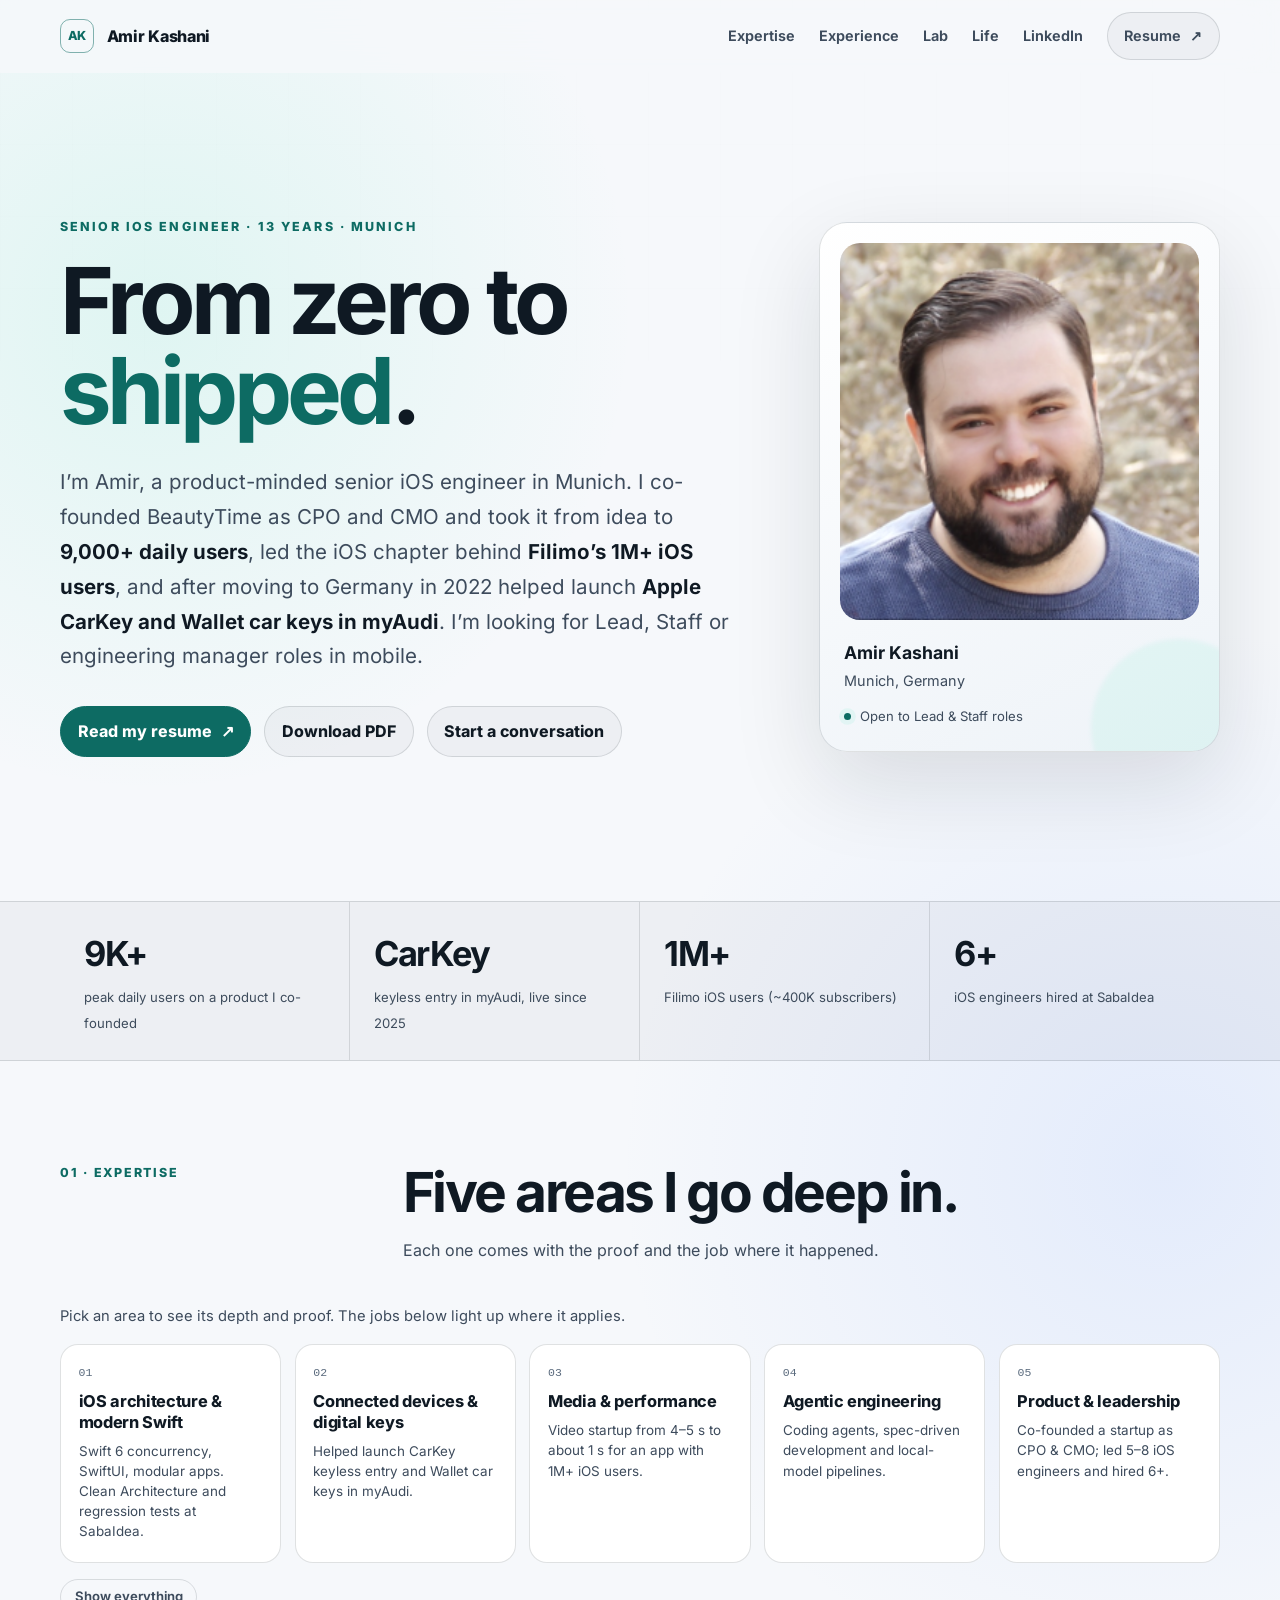
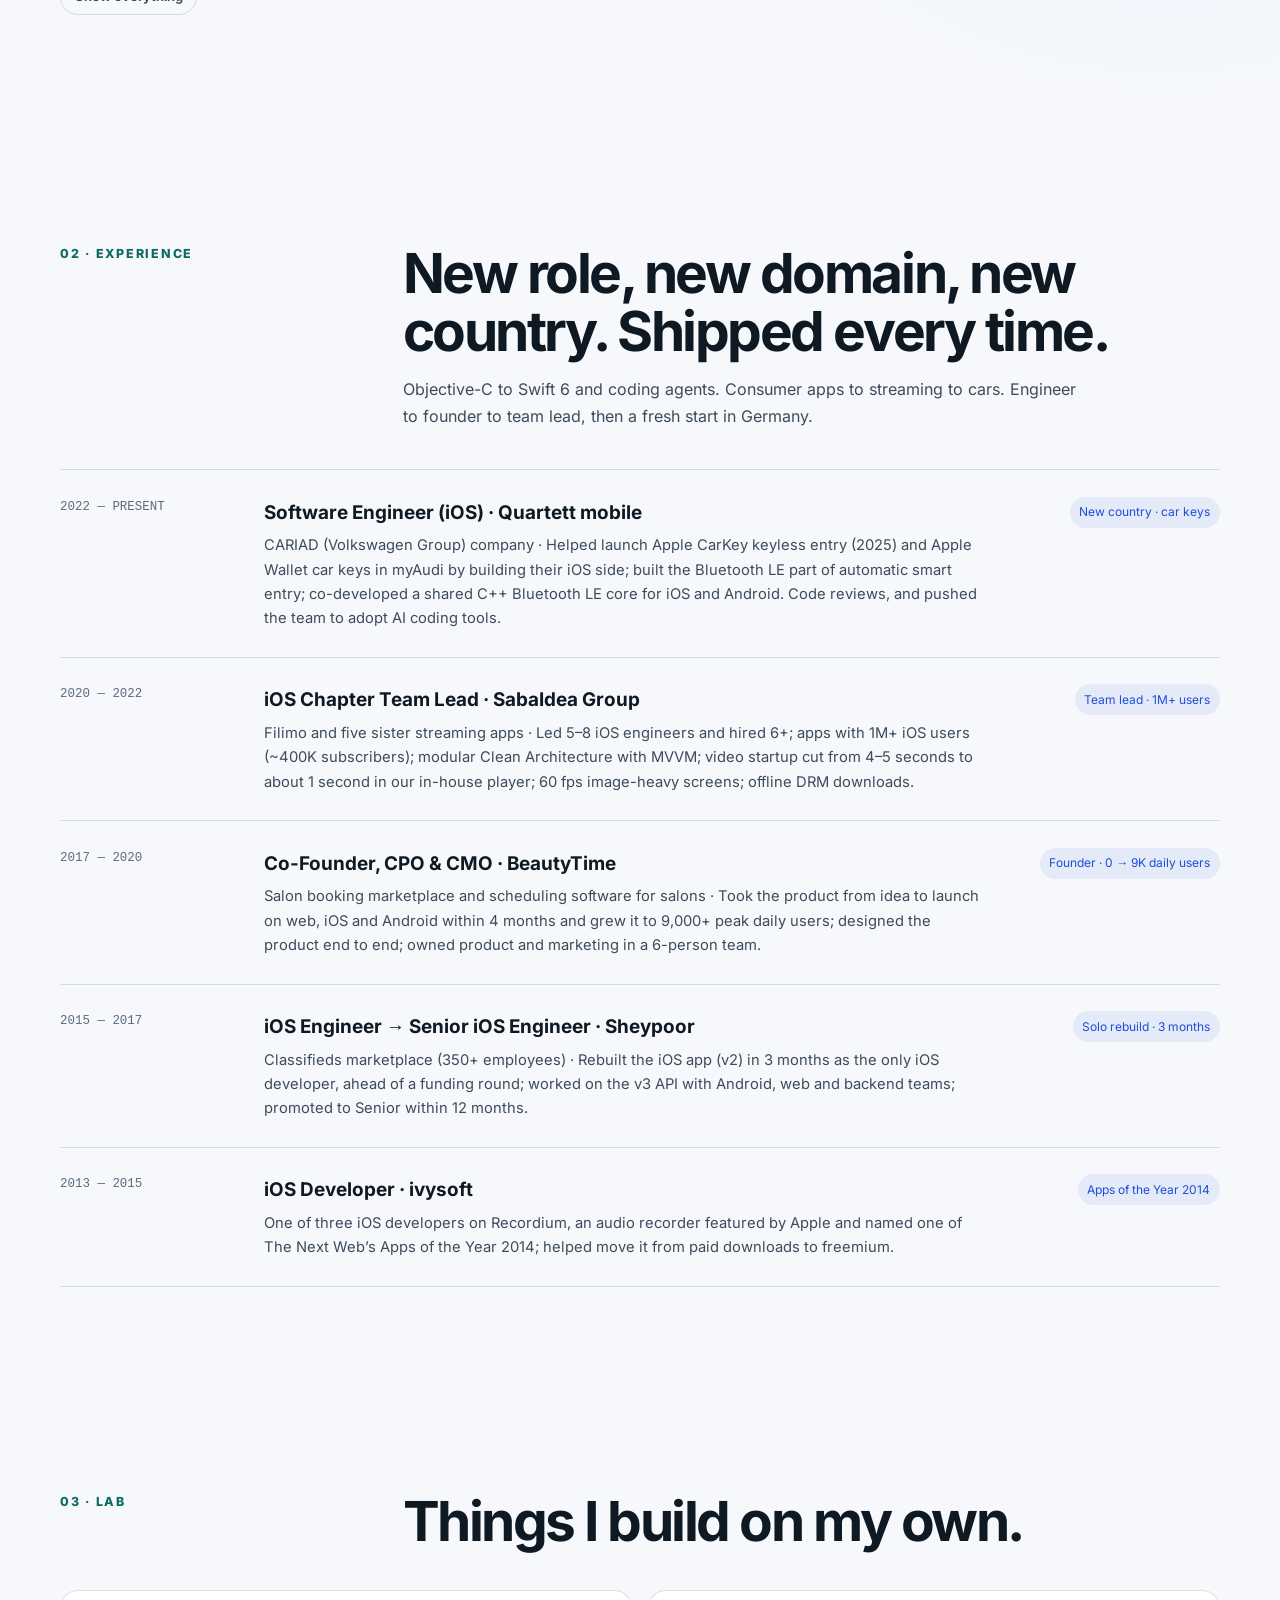
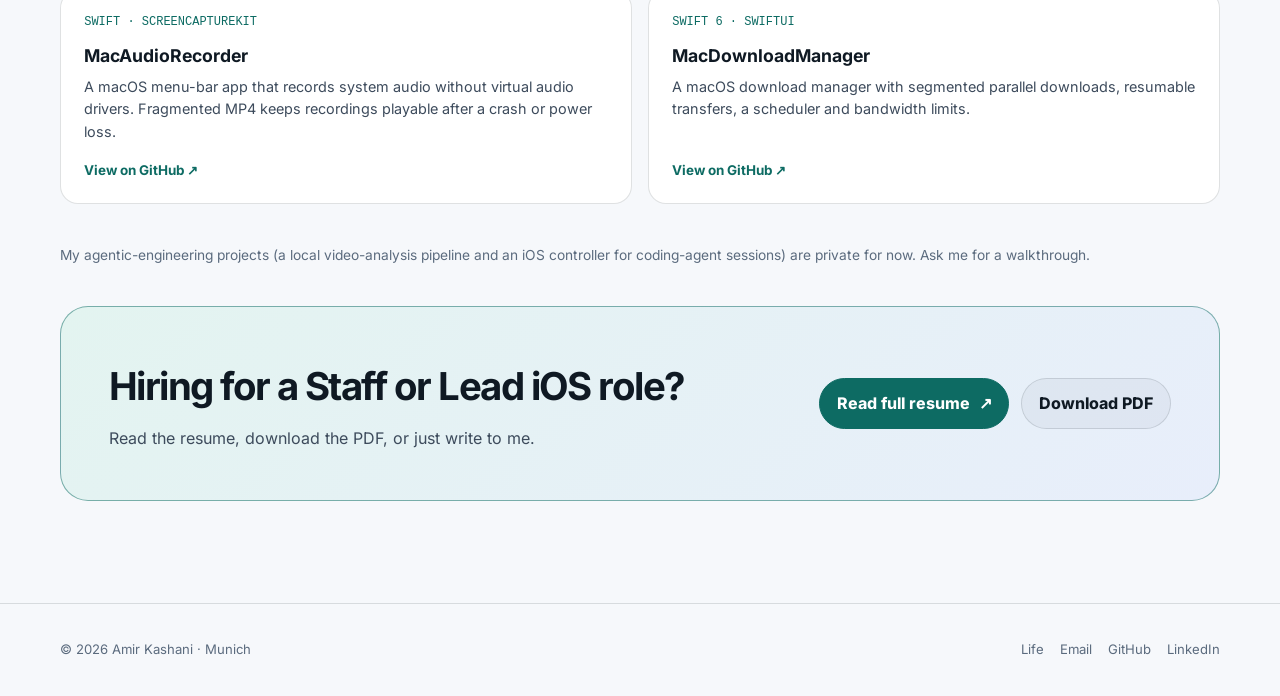
==== commit 5b9b159a: "added images" ====
--- a/index.html
+++ b/index.html
@@ -3,12 +3,12 @@
 <head>
     <meta charset="utf-8">
     <meta name="viewport" content="width=device-width, initial-scale=1">
-    <meta name="description" content="Amir Kashani is a senior iOS engineer in Munich: main iOS developer of Apple CarKey keyless entry in myAudi, former iOS Chapter Team Lead (1M+ iOS users) and startup CTO. Looking for Staff and Lead iOS roles.">
+    <meta name="description" content="Amir Kashani is a senior iOS engineer in Munich who builds Apple CarKey and Wallet car key features for myAudi; former iOS Chapter Team Lead (1M+ iOS users) and startup co-founder (CPO and CMO). Looking for Lead, Staff and engineering manager roles in mobile.">
     <meta name="color-scheme" content="dark light">
     <meta name="theme-color" content="#07111f">
     <meta property="og:type" content="website">
     <meta property="og:title" content="Amir Kashani — Senior iOS Engineer">
-    <meta property="og:description" content="Senior iOS engineer in Munich: Apple CarKey keyless entry in myAudi, video streaming for 1M+ iOS users, a 5–8 engineer iOS chapter. Looking for Staff and Lead iOS roles.">
+    <meta property="og:description" content="Senior iOS engineer in Munich: Apple CarKey and Wallet car keys in myAudi, video streaming for 1M+ iOS users, led a 5–8 engineer iOS chapter. Looking for Lead, Staff and engineering manager roles.">
     <meta property="og:url" content="https://aakpro.github.io/">
     <meta property="og:image" content="https://aakpro.github.io/og-image.png">
     <meta property="og:image:alt" content="Amir Kashani, Senior iOS Engineer">
@@ -49,9 +49,9 @@
     <main id="main">
         <section class="hero wrap" aria-labelledby="intro-title">
             <div>
-                <p class="eyebrow">Senior iOS Engineer · Munich · Open to Staff &amp; Lead roles</p>
-                <h1 id="intro-title">Thirteen years deep in <span class="accent">iOS</span>.</h1>
-                <p class="lede">I’m Amir. I was the main iOS developer on <strong>Apple CarKey keyless entry in myAudi</strong>, cut video startup from 4–5 seconds to about 1 second for an app with <strong>1M+ iOS users</strong>, and built and led an <strong>iOS chapter of 5–8 engineers</strong>. I work with coding agents, and I’m looking for Staff and Lead iOS roles.</p>
+                <p class="eyebrow">Senior iOS Engineer · 13 years · Munich</p>
+                <h1 id="intro-title">From zero to <span class="accent">shipped</span>.</h1>
+                <p class="lede">I’m Amir, a product-minded senior iOS engineer in Munich. I co-founded BeautyTime as CPO and CMO and took it from idea to <strong>9,000+ daily users</strong>, led the iOS chapter behind <strong>Filimo’s 1M+ iOS users</strong>, and after moving to Germany in 2022 helped launch <strong>Apple CarKey and Wallet car keys in myAudi</strong>. I’m looking for Lead, Staff or engineering manager roles in mobile.</p>
                 <div class="hero-actions">
                     <a class="button button-primary" href="resume.html">Read my resume <span aria-hidden="true">↗</span></a>
                     <a class="button button-quiet" href="Amir_Kashani_Resume.pdf" download="Amir_Kashani_Resume.pdf">Download PDF</a>
@@ -63,14 +63,14 @@
                 <div class="profile-meta">
                     <strong>Amir Kashani</strong>
                     <span>Munich, Germany</span>
-                    <div class="availability"><span class="dot" aria-hidden="true"></span>Open to Staff &amp; Lead iOS roles</div>
+                    <div class="availability"><span class="dot" aria-hidden="true"></span>Open to Lead &amp; Staff roles</div>
                 </div>
             </aside>
         </section>
 
         <section class="proof" aria-label="Career highlights">
             <div class="proof-grid wrap">
-                <div class="proof-item"><strong>13 yrs</strong><span>building iOS apps</span></div>
+                <div class="proof-item"><strong>9K+</strong><span>peak daily users on a product I co-founded</span></div>
                 <div class="proof-item"><strong>CarKey</strong><span>keyless entry in myAudi, live since 2025</span></div>
                 <div class="proof-item"><strong>1M+</strong><span>Filimo iOS users (~400K subscribers)</span></div>
                 <div class="proof-item"><strong>6+</strong><span>iOS engineers hired at SabaIdea</span></div>
@@ -99,7 +99,7 @@
                         <input class="sr-only" type="radio" name="area" value="devices">
                         <span class="area-num">02</span>
                         <span class="area-title">Connected devices &amp; digital keys</span>
-                        <span class="area-line">Main iOS developer of CarKey keyless entry in myAudi. Wallet car keys live for Audi.</span>
+                        <span class="area-line">Helped launch CarKey keyless entry and Wallet car keys in myAudi.</span>
                     </label>
                     <label class="area-card">
                         <input class="sr-only" type="radio" name="area" value="media">
@@ -116,8 +116,8 @@
                     <label class="area-card">
                         <input class="sr-only" type="radio" name="area" value="leadership">
                         <span class="area-num">05</span>
-                        <span class="area-title">Leadership &amp; product</span>
-                        <span class="area-line">Led 5–8 iOS engineers, hired 6+, and was CTO of a 6-person startup.</span>
+                        <span class="area-title">Product &amp; leadership</span>
+                        <span class="area-line">Co-founded a startup as CPO &amp; CMO; led 5–8 iOS engineers and hired 6+.</span>
                     </label>
                 </div>
                 <label class="area-reset"><input class="sr-only" type="radio" name="area" value="all" checked>Show everything</label>
@@ -129,7 +129,6 @@
                     <p class="area-depth">Thirteen years of shipping iOS, from Objective-C to Swift 6 concurrency and SwiftUI, with a bias toward structure that lets several teams ship in parallel.</p>
                     <ul class="area-proof">
                         <li>Moved the iOS apps at SabaIdea to modular <strong>Clean Architecture with MVVM</strong> and added regression tests, so teams could ship in parallel.</li>
-                        <li>Shaped the digital key module's architecture at Quartett so the same code can serve other Volkswagen Group brand apps (rollout in progress).</li>
                         <li>Rebuilt Sheypoor's iOS app (v2) in <strong>3 months</strong> as the only iOS developer.</li>
                         <li>Production work in Swift 6 strict concurrency, SwiftUI, Swift packages and unit tests.</li>
                     </ul>
@@ -138,11 +137,11 @@
 
                 <article class="area-panel" data-area="devices">
                     <h3>Connected devices &amp; digital keys</h3>
-                    <p class="area-depth">The phone side of car access: Apple's CarKey framework, Wallet car keys and Bluetooth LE, built with Apple and with ECU, firmware and backend teams.</p>
-                    <ul class="area-proof">
-                        <li><strong>CarKey remote keyless entry</strong> in myAudi: main iOS developer, working directly with Apple. Live since 2025.</li>
-                        <li><strong>Apple Wallet car keys</strong> (CCC Digital Key 3.0) for Audi customers: provisioning, owner pairing, key sharing and key management.</li>
-                        <li>Delivered the <strong>Bluetooth LE</strong> part of automatic smart entry.</li>
+                    <p class="area-depth">The phone side of car access: Apple's CarKey framework, Wallet car keys and Bluetooth LE, built with ECU, firmware and backend teams.</p>
+                    <ul class="area-proof">
+                        <li>Helped launch <strong>CarKey remote keyless entry</strong> in myAudi (live since 2025) by building the user side: RKE sessions, lock/unlock, status and error handling.</li>
+                        <li>Helped bring <strong>Apple Wallet car keys</strong> (CCC Digital Key 3.0) to Audi customers by building the iOS provisioning, owner pairing, key sharing and key management flows.</li>
+                        <li>Built the <strong>Bluetooth LE</strong> part of automatic smart entry.</li>
                         <li>Co-developed a shared <strong>C++ Bluetooth LE core</strong> for iOS and Android that links phone apps and rear-seat screens to the car's infotainment unit.</li>
                     </ul>
                     <div class="chips"><span class="chip">Apple CarKey</span><span class="chip">PassKit</span><span class="chip">Wallet car keys</span><span class="chip">CCC Digital Key 3.0</span><span class="chip">Bluetooth LE</span><span class="chip">Modern C++</span></div>
@@ -171,21 +170,21 @@
                         <li>Work with <strong>Claude Code, Codex and Gemini CLI</strong> and other agent harnesses, using <strong>spec-driven development</strong> loops.</li>
                         <li>Built a <strong>local video-analysis pipeline</strong> in Python on Qwen2.5-VL (via Ollama) and faster-whisper speech transcription.</li>
                         <li>Built an <strong>iOS app that supervises coding-agent sessions</strong> from the phone: approvals, live reasoning and code diffs.</li>
-                        <li>Helped my team adopt AI coding tools, with rules for reviewing AI-written code.</li>
+                        <li>Pushed my team at Quartett to adopt AI coding tools.</li>
                     </ul>
                     <div class="chips"><span class="chip">Claude Code</span><span class="chip">Codex</span><span class="chip">Gemini CLI</span><span class="chip">Spec-driven development</span><span class="chip">Ollama</span><span class="chip">Qwen2.5-VL</span><span class="chip">Python</span></div>
                 </article>
 
                 <article class="area-panel" data-area="leadership">
-                    <h3>Leadership &amp; product</h3>
-                    <p class="area-depth">People, planning and architecture, from running an iOS chapter to founding a startup and leading its engineering.</p>
-                    <ul class="area-proof">
+                    <h3>Product &amp; leadership</h3>
+                    <p class="area-depth">Products from zero and the teams that build them: from co-founding a startup as CPO and CMO to running an iOS chapter.</p>
+                    <ul class="area-proof">
+                        <li><strong>Co-founder, CPO and CMO</strong> of BeautyTime: took a salon-booking marketplace from idea to launch on web, iOS and Android within 4 months, and grew it to <strong>9,000+ peak daily users</strong>.</li>
                         <li>Led the iOS chapter of <strong>5–8 engineers</strong> at SabaIdea and <strong>hired 6+</strong>: 1:1s and growth, planning with product, chapter standards, performance management.</li>
-                        <li>At Quartett: code reviews, onboarding and mentoring, architecture decisions.</li>
-                        <li><strong>Co-founder and CTO</strong> of BeautyTime: launched on web, iOS and Android within 4 months, 9,000+ peak daily users, a 6-person team.</li>
-                        <li>Worked across teams: ECU, firmware, backend, Android and web.</li>
-                    </ul>
-                    <div class="chips"><span class="chip">Hiring</span><span class="chip">1:1s &amp; growth</span><span class="chip">Planning</span><span class="chip">Architecture decisions</span><span class="chip">Mentoring</span><span class="chip">Code review</span></div>
+                        <li>At Quartett: review teammates' iOS code and push AI coding tools into the team's workflow.</li>
+                                                <li>Worked across teams: ECU, firmware, backend, Android and web.</li>
+                    </ul>
+                    <div class="chips"><span class="chip">0→1 product</span><span class="chip">Product strategy</span><span class="chip">Go-to-market</span><span class="chip">Hiring</span><span class="chip">1:1s &amp; growth</span><span class="chip">Planning</span><span class="chip">Architecture decisions</span><span class="chip">Mentoring</span><span class="chip">Code review</span></div>
                 </article>
             </div>
         </section>
@@ -193,16 +192,19 @@
         <section class="section wrap" id="work">
             <div class="section-heading">
                 <div class="section-kicker">02 · Experience</div>
-                <div><h2>From connected cars to streaming at scale.</h2></div>
+                <div>
+                    <h2>New role, new domain, new country. Shipped every time.</h2>
+                    <p>Objective-C to Swift 6 and coding agents. Consumer apps to streaming to cars. Engineer to founder to team lead, then a fresh start in Germany.</p>
+                </div>
             </div>
             <div class="work-list">
-                <article class="work-item" data-areas="ios devices leadership">
+                <article class="work-item" data-areas="ios devices agentic">
                     <time class="work-date">2022 — PRESENT</time>
                     <div>
                         <h3>Software Engineer (iOS) · Quartett mobile</h3>
-                        <p>CARIAD (Volkswagen Group) company · Main iOS developer of Apple CarKey keyless entry in myAudi, live since 2025; Apple Wallet car keys for Audi customers; the Bluetooth LE part of automatic smart entry; a shared C++ Bluetooth LE core for iOS and Android. Code reviews, mentoring and architecture decisions.</p>
-                    </div>
-                    <span class="work-tag">CarKey · Wallet · BLE</span>
+                        <p>CARIAD (Volkswagen Group) company · Helped launch Apple CarKey keyless entry (2025) and Apple Wallet car keys in myAudi by building their iOS side; built the Bluetooth LE part of automatic smart entry; co-developed a shared C++ Bluetooth LE core for iOS and Android. Code reviews, and pushed the team to adopt AI coding tools.</p>
+                    </div>
+                    <span class="work-tag">New country · car keys</span>
                 </article>
                 <article class="work-item" data-areas="ios media leadership">
                     <time class="work-date">2020 — 2022</time>
@@ -210,15 +212,15 @@
                         <h3>iOS Chapter Team Lead · SabaIdea Group</h3>
                         <p>Filimo and five sister streaming apps · Led 5–8 iOS engineers and hired 6+; apps with 1M+ iOS users (~400K subscribers); modular Clean Architecture with MVVM; video startup cut from 4–5 seconds to about 1 second in our in-house player; 60 fps image-heavy screens; offline DRM downloads.</p>
                     </div>
-                    <span class="work-tag">1M+ iOS users</span>
+                    <span class="work-tag">Team lead · 1M+ users</span>
                 </article>
                 <article class="work-item" data-areas="leadership">
                     <time class="work-date">2017 — 2020</time>
                     <div>
-                        <h3>Co-Founder &amp; CTO · BeautyTime</h3>
-                        <p>Salon booking marketplace and scheduling software for salons · Launched on web, iOS and Android within 4 months; 9,000+ peak daily users; designed the product and system; led a 6-person team.</p>
-                    </div>
-                    <span class="work-tag">0 → 1</span>
+                        <h3>Co-Founder, CPO &amp; CMO · BeautyTime</h3>
+                        <p>Salon booking marketplace and scheduling software for salons · Took the product from idea to launch on web, iOS and Android within 4 months and grew it to 9,000+ peak daily users; designed the product end to end; owned product and marketing in a 6-person team.</p>
+                    </div>
+                    <span class="work-tag">Founder · 0 → 9K daily users</span>
                 </article>
                 <article class="work-item" data-areas="ios">
                     <time class="work-date">2015 — 2017</time>
@@ -226,7 +228,7 @@
                         <h3>iOS Engineer → Senior iOS Engineer · Sheypoor</h3>
                         <p>Classifieds marketplace (350+ employees) · Rebuilt the iOS app (v2) in 3 months as the only iOS developer, ahead of a funding round; worked on the v3 API with Android, web and backend teams; promoted to Senior within 12 months.</p>
                     </div>
-                    <span class="work-tag">Solo iOS rebuild</span>
+                    <span class="work-tag">Solo rebuild · 3 months</span>
                 </article>
                 <article class="work-item" data-areas="ios">
                     <time class="work-date">2013 — 2015</time>
@@ -234,7 +236,7 @@
                         <h3>iOS Developer · ivysoft</h3>
                         <p>One of three iOS developers on Recordium, an audio recorder featured by Apple and named one of The Next Web’s Apps of the Year 2014; helped move it from paid downloads to freemium.</p>
                     </div>
-                    <span class="work-tag">Recordium</span>
+                    <span class="work-tag">Apps of the Year 2014</span>
                 </article>
             </div>
         </section>
--- a/styles.css
+++ b/styles.css
@@ -241,6 +241,12 @@
 .life-card .card-number { color: var(--faint); font-family: ui-monospace, SFMono-Regular, Menlo, monospace; font-size: .75rem; }
 .life-card h2 { margin: .5rem 0 .6rem; font-size: 1.3rem; letter-spacing: -.025em; }
 .life-card p { margin: 0; color: var(--muted); font-size: .95rem; }
+.life-gallery-section { padding-bottom: clamp(2rem, 5vw, 4rem); }
+.life-gallery-section .section-kicker { margin: 0 0 1.2rem; }
+.life-gallery { display: grid; grid-template-columns: repeat(auto-fit, minmax(240px, 1fr)); gap: 1rem; }
+.life-gallery figure { margin: 0; }
+.life-gallery img { display: block; width: 100%; height: auto; aspect-ratio: 4 / 5; object-fit: cover; border-radius: 18px; border: 1px solid var(--line); }
+.life-gallery figcaption { margin-top: .55rem; color: var(--faint); font-size: .84rem; }
 
 /* Resume */
 .resume-body { background: var(--canvas-deep); }
@@ -449,6 +455,8 @@
         border-left: 1.5pt solid var(--line) !important;
         break-inside: avoid;
     }
+    /* Long entries may break between bullets rather than leave half a page empty. */
+    .experience:has(li:nth-child(4)) { break-inside: auto; }
     .experience::before {
         left: -3.5pt !important;
         top: 3pt !important;
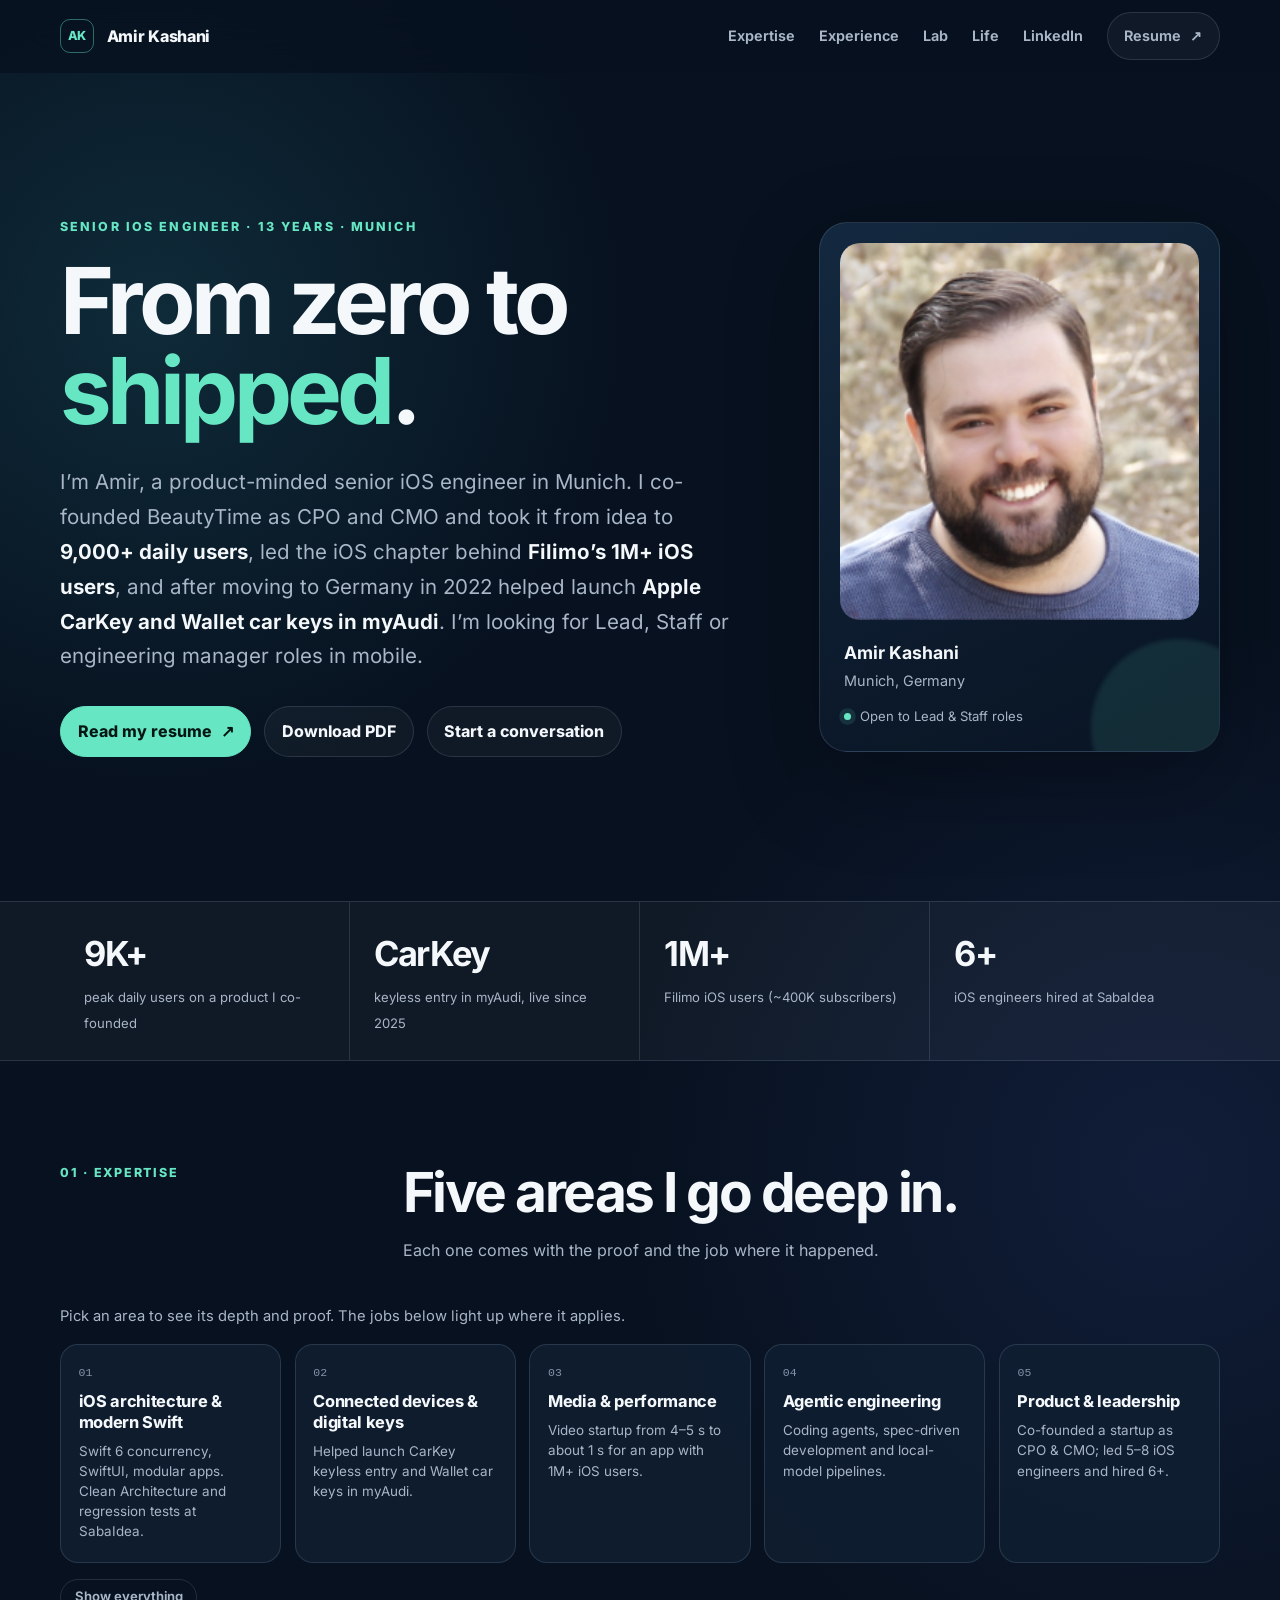
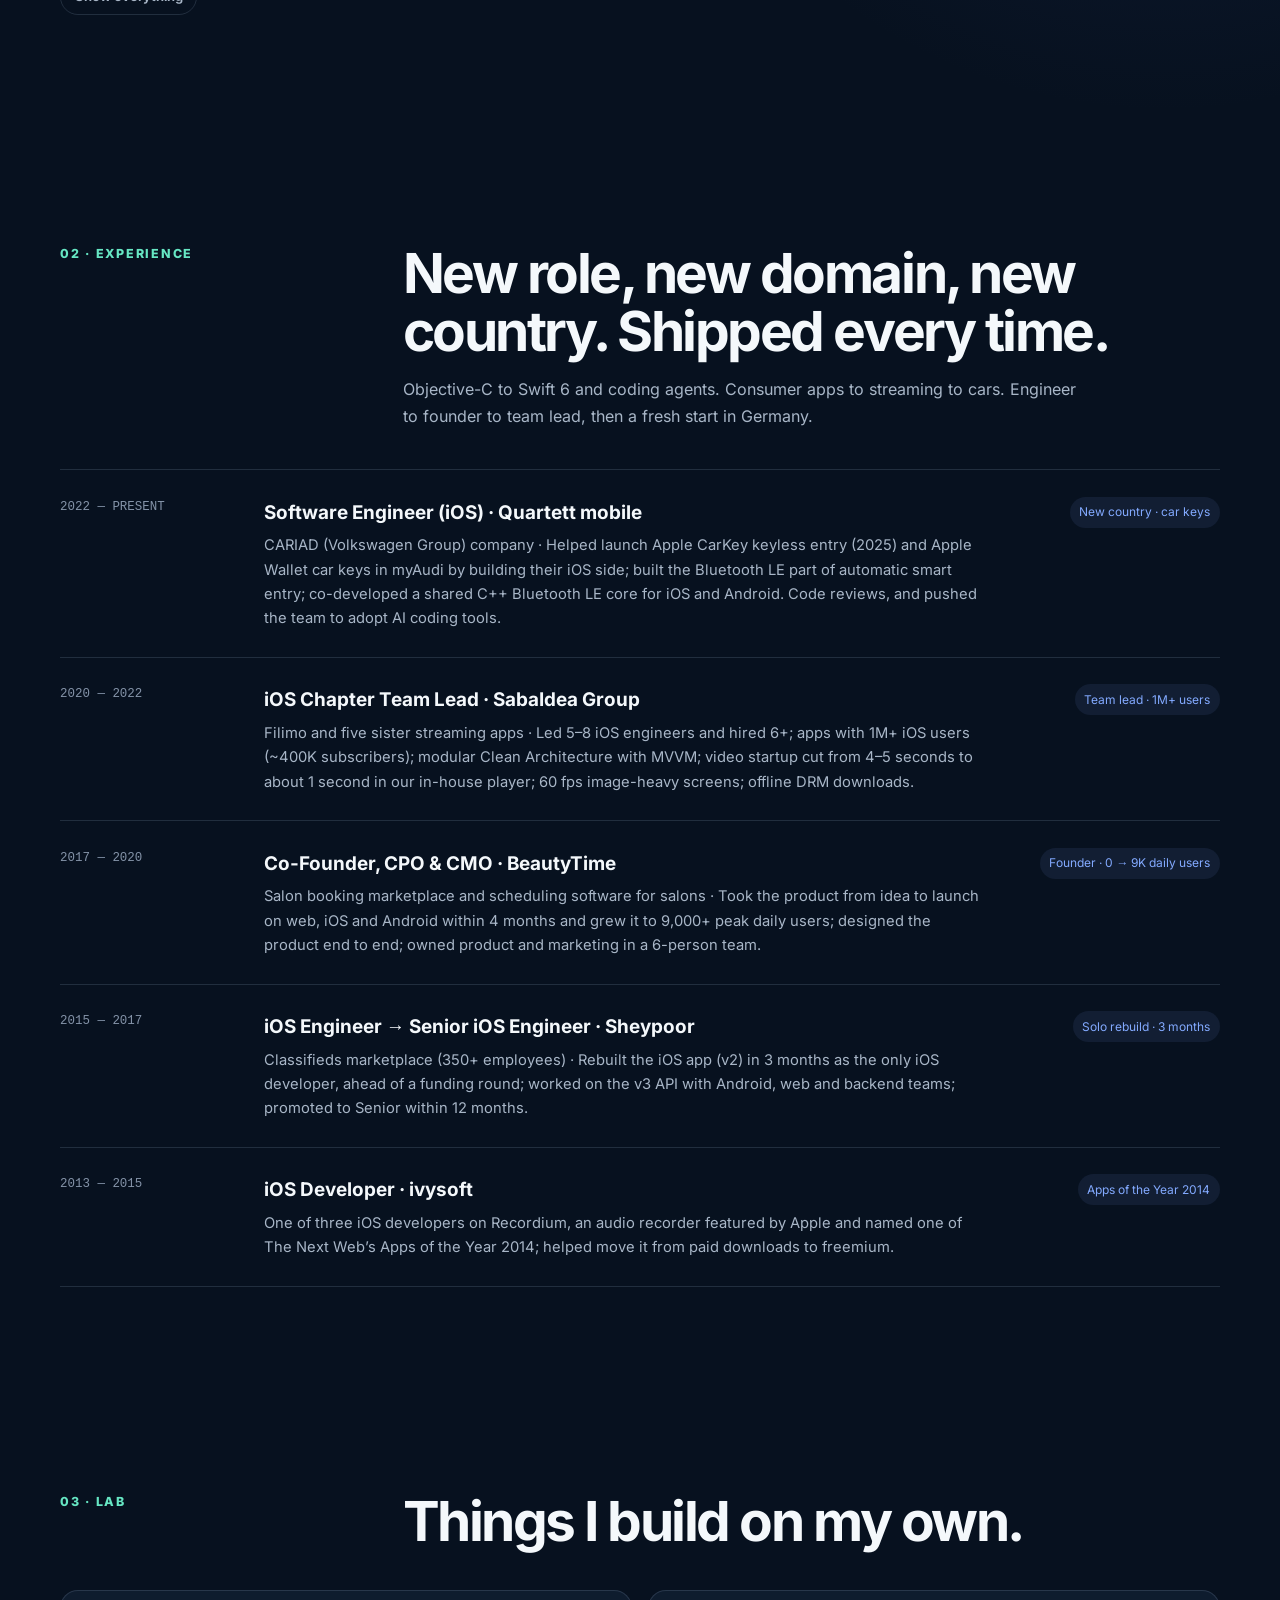
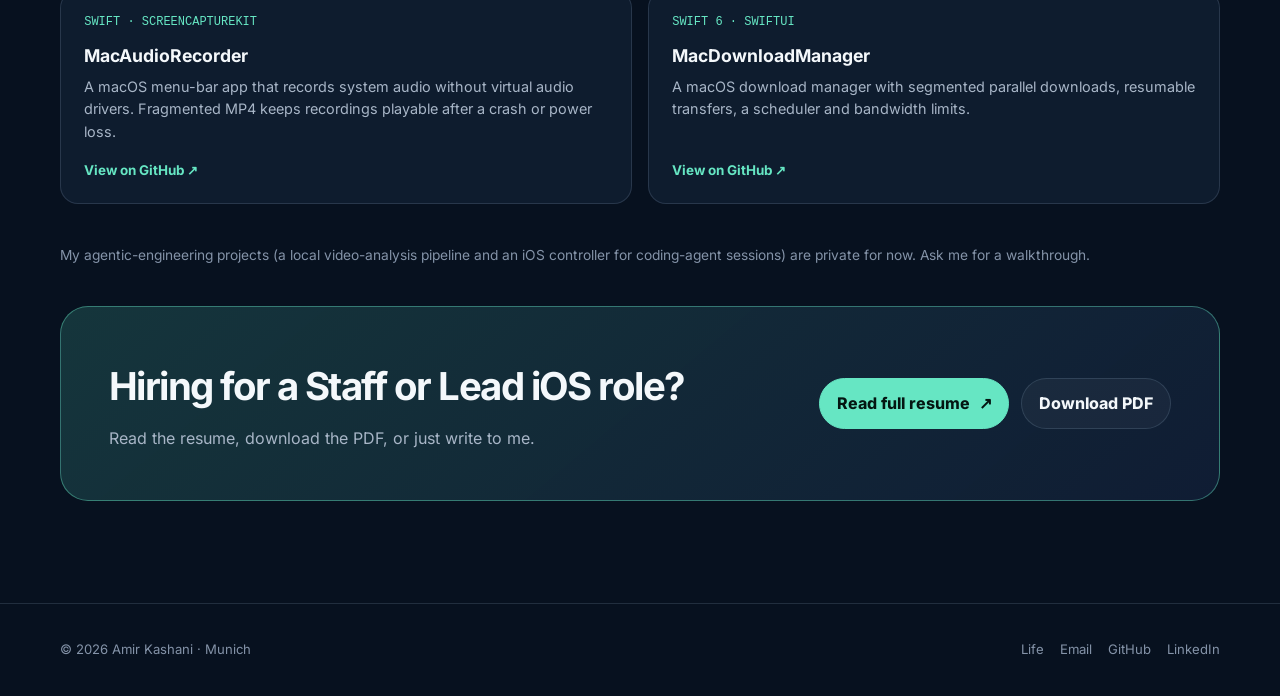
==== commit cadb0c52: "Enforce permanent dark theme across all pages" ====
--- a/index.html
+++ b/index.html
@@ -4,7 +4,7 @@
     <meta charset="utf-8">
     <meta name="viewport" content="width=device-width, initial-scale=1">
     <meta name="description" content="Amir Kashani is a senior iOS engineer in Munich who builds Apple CarKey and Wallet car key features for myAudi; former iOS Chapter Team Lead (1M+ iOS users) and startup co-founder (CPO and CMO). Looking for Lead, Staff and engineering manager roles in mobile.">
-    <meta name="color-scheme" content="dark light">
+    <meta name="color-scheme" content="dark">
     <meta name="theme-color" content="#07111f">
     <meta property="og:type" content="website">
     <meta property="og:title" content="Amir Kashani — Senior iOS Engineer">
--- a/styles.css
+++ b/styles.css
@@ -7,7 +7,7 @@
 }
 
 :root {
-    color-scheme: dark light;
+    color-scheme: dark;
     --ink: #f4f8fb;
     --strong: #dfe9f3;
     --muted: #a8b6c7;
@@ -33,35 +33,6 @@
     --resume-top: linear-gradient(135deg, #102d3c, #101e36 70%);
     --max: 1160px;
     --shadow: 0 30px 90px rgba(0, 0, 0, 0.28);
-}
-
-@media (prefers-color-scheme: light) {
-    :root {
-        --ink: #0f1923;
-        --strong: #0f1923;
-        --muted: #3d4b5c;
-        --faint: #5b6b7e;
-        --canvas: #f6f8fb;
-        --canvas-deep: #eaeff5;
-        --surface: #ffffff;
-        --surface-soft: rgba(15, 25, 35, 0.035);
-        --header-bg: rgba(246, 248, 251, 0.82);
-        --line: rgba(15, 25, 35, 0.13);
-        --line-strong: rgba(13, 107, 99, 0.5);
-        --accent: #0d6b63;
-        --on-accent: #ffffff;
-        --blue: #1d4ed8;
-        --blue-soft: rgba(29, 78, 216, 0.08);
-        --chip-ink: #1f2d3d;
-        --glow-a: rgba(102, 230, 195, 0.16);
-        --glow-b: rgba(131, 170, 255, 0.16);
-        --grid-line: rgba(15, 25, 35, .05);
-        --card-grad: linear-gradient(155deg, #ffffff, #eef3f8);
-        --cta-grad: linear-gradient(140deg, #e3f4f0, #e8eefb);
-        --resume-bg: #ffffff;
-        --resume-top: linear-gradient(135deg, #e6f3f1, #eaf0fa 70%);
-        --shadow: 0 30px 90px rgba(15, 25, 35, 0.12);
-    }
 }
 
 * { box-sizing: border-box; }
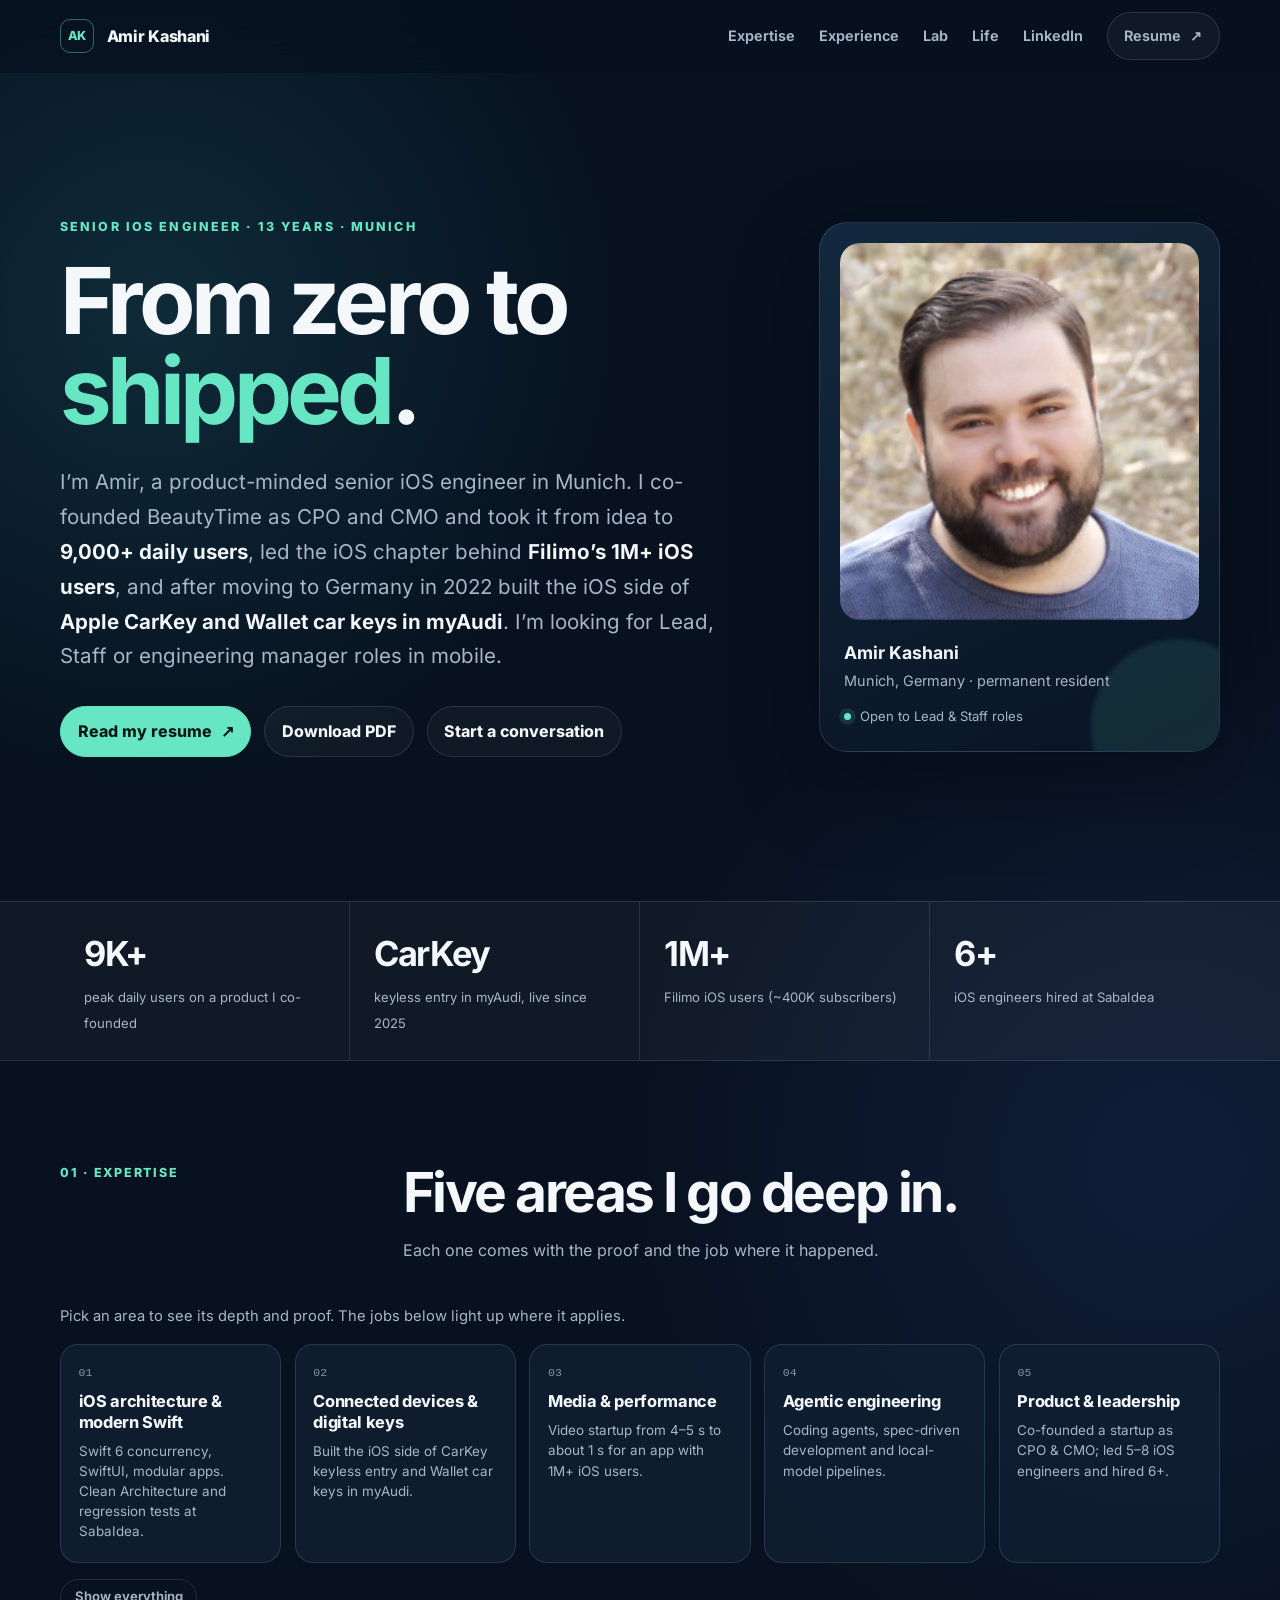
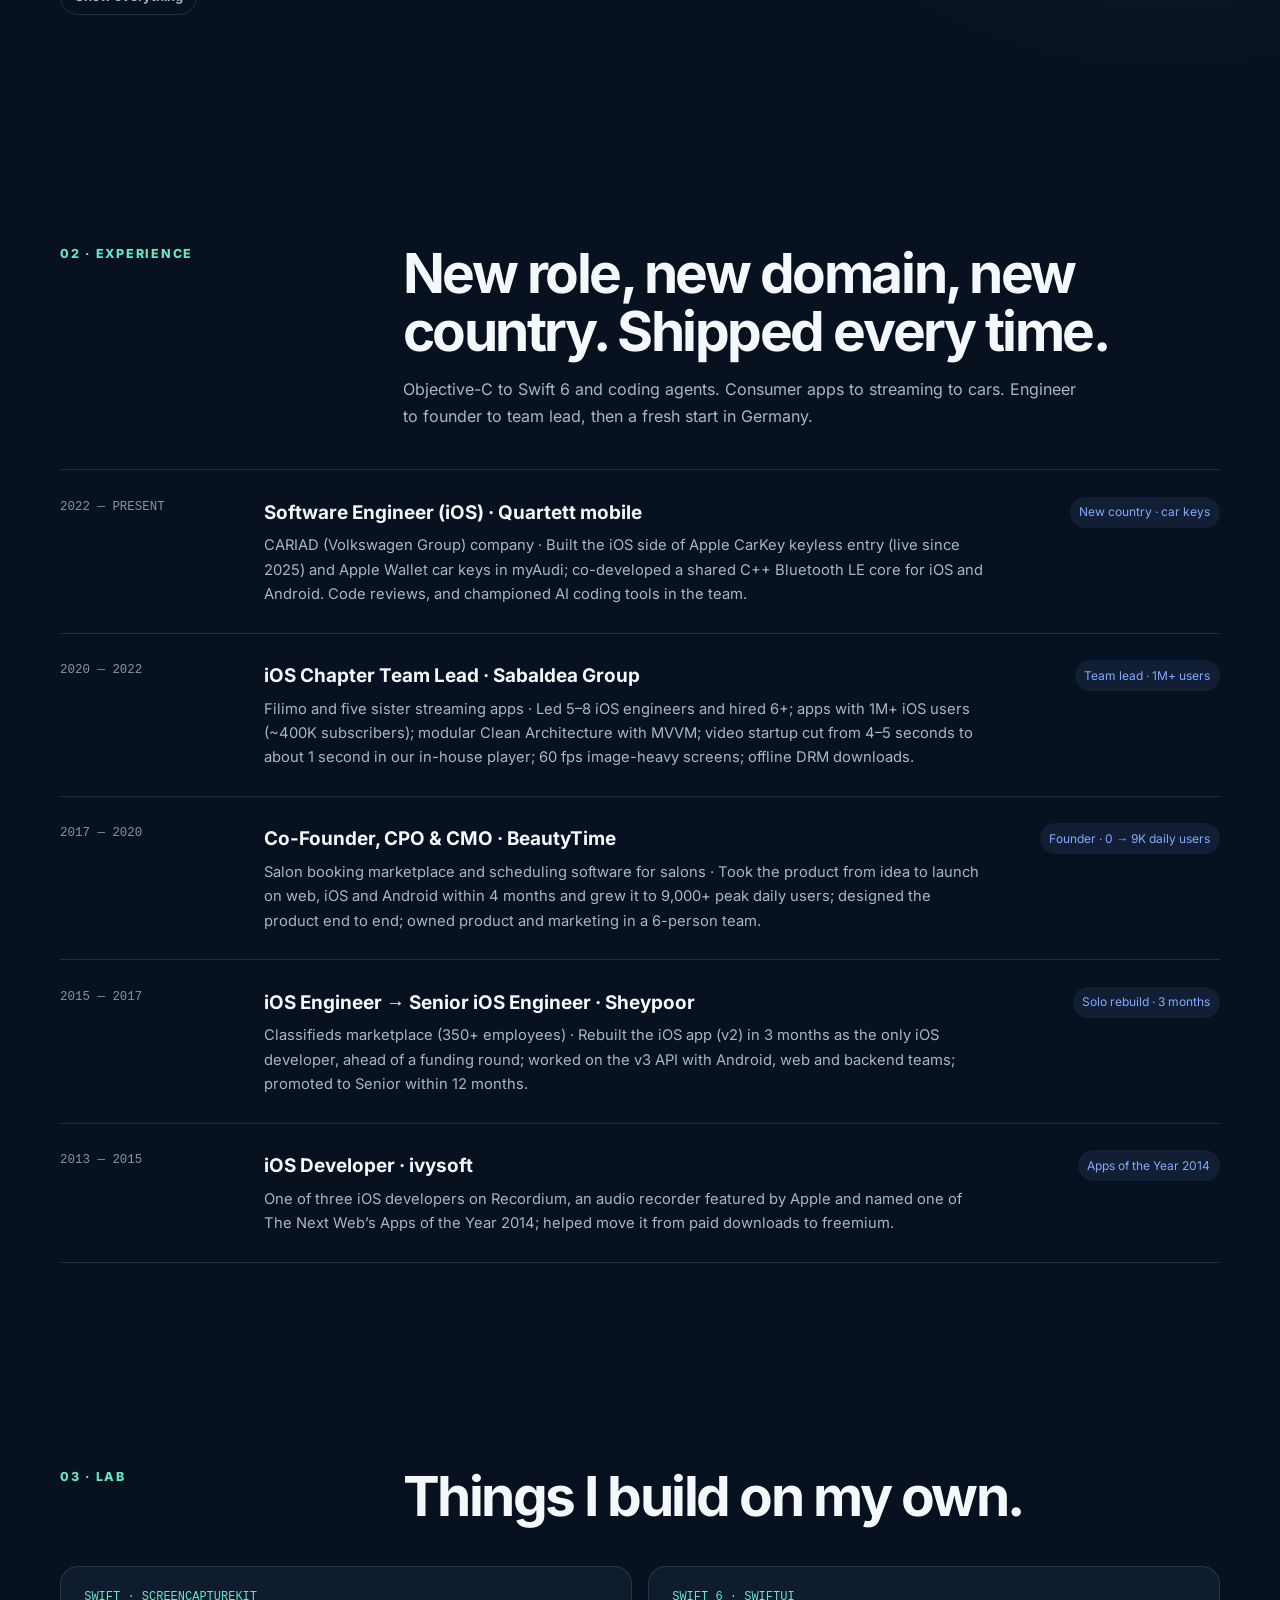
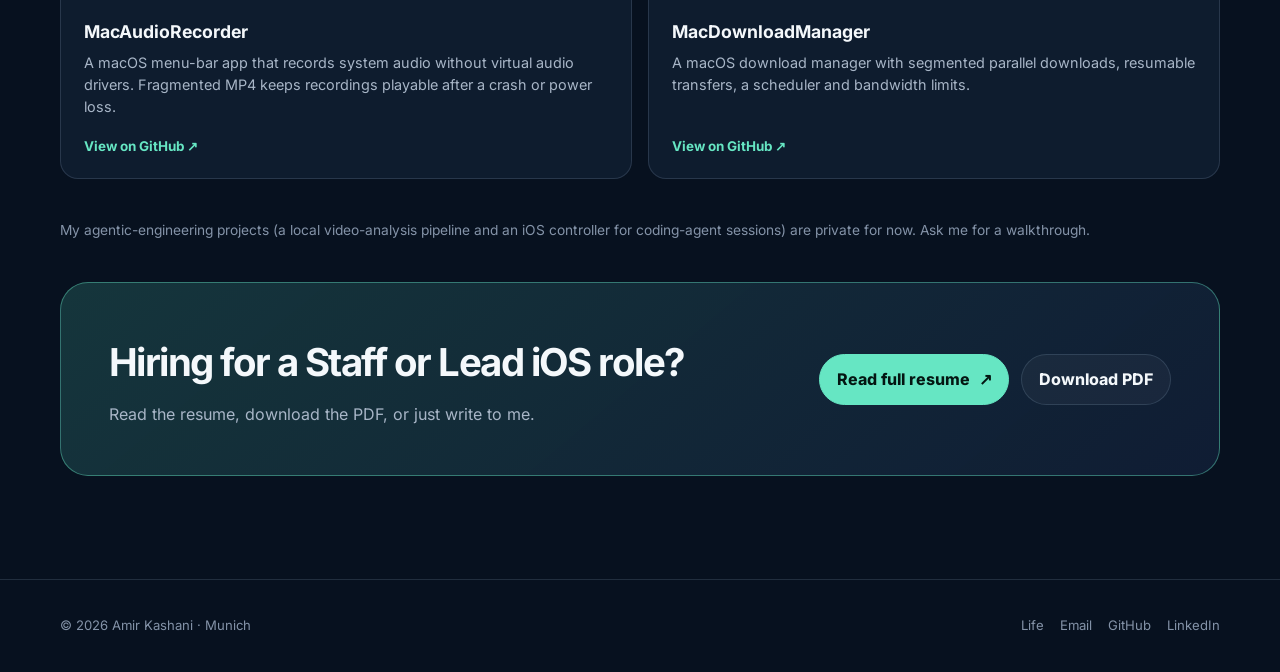
==== commit 04b88ed5: "updated photos" ====
--- a/index.html
+++ b/index.html
@@ -51,7 +51,7 @@
             <div>
                 <p class="eyebrow">Senior iOS Engineer · 13 years · Munich</p>
                 <h1 id="intro-title">From zero to <span class="accent">shipped</span>.</h1>
-                <p class="lede">I’m Amir, a product-minded senior iOS engineer in Munich. I co-founded BeautyTime as CPO and CMO and took it from idea to <strong>9,000+ daily users</strong>, led the iOS chapter behind <strong>Filimo’s 1M+ iOS users</strong>, and after moving to Germany in 2022 helped launch <strong>Apple CarKey and Wallet car keys in myAudi</strong>. I’m looking for Lead, Staff or engineering manager roles in mobile.</p>
+                <p class="lede">I’m Amir, a product-minded senior iOS engineer in Munich. I co-founded BeautyTime as CPO and CMO and took it from idea to <strong>9,000+ daily users</strong>, led the iOS chapter behind <strong>Filimo’s 1M+ iOS users</strong>, and after moving to Germany in 2022 built the iOS side of <strong>Apple CarKey and Wallet car keys in myAudi</strong>. I’m looking for Lead, Staff or engineering manager roles in mobile.</p>
                 <div class="hero-actions">
                     <a class="button button-primary" href="resume.html">Read my resume <span aria-hidden="true">↗</span></a>
                     <a class="button button-quiet" href="Amir_Kashani_Resume.pdf" download="Amir_Kashani_Resume.pdf">Download PDF</a>
@@ -62,7 +62,7 @@
                 <img class="portrait" src="avatar.png" alt="Portrait of Amir Kashani" width="480" height="480">
                 <div class="profile-meta">
                     <strong>Amir Kashani</strong>
-                    <span>Munich, Germany</span>
+                    <span>Munich, Germany · permanent resident</span>
                     <div class="availability"><span class="dot" aria-hidden="true"></span>Open to Lead &amp; Staff roles</div>
                 </div>
             </aside>
@@ -99,7 +99,7 @@
                         <input class="sr-only" type="radio" name="area" value="devices">
                         <span class="area-num">02</span>
                         <span class="area-title">Connected devices &amp; digital keys</span>
-                        <span class="area-line">Helped launch CarKey keyless entry and Wallet car keys in myAudi.</span>
+                        <span class="area-line">Built the iOS side of CarKey keyless entry and Wallet car keys in myAudi.</span>
                     </label>
                     <label class="area-card">
                         <input class="sr-only" type="radio" name="area" value="media">
@@ -139,9 +139,8 @@
                     <h3>Connected devices &amp; digital keys</h3>
                     <p class="area-depth">The phone side of car access: Apple's CarKey framework, Wallet car keys and Bluetooth LE, built with ECU, firmware and backend teams.</p>
                     <ul class="area-proof">
-                        <li>Helped launch <strong>CarKey remote keyless entry</strong> in myAudi (live since 2025) by building the user side: RKE sessions, lock/unlock, status and error handling.</li>
-                        <li>Helped bring <strong>Apple Wallet car keys</strong> (CCC Digital Key 3.0) to Audi customers by building the iOS provisioning, owner pairing, key sharing and key management flows.</li>
-                        <li>Built the <strong>Bluetooth LE</strong> part of automatic smart entry.</li>
+                        <li>Built the iOS side of <strong>CarKey remote keyless entry</strong> in myAudi, live since 2025: RKE sessions, lock/unlock, status and error handling.</li>
+                        <li>Built the iOS provisioning, owner pairing, key sharing and key management flows for <strong>Apple Wallet car keys</strong> (CCC Digital Key 3.0), live for Audi customers.</li>
                         <li>Co-developed a shared <strong>C++ Bluetooth LE core</strong> for iOS and Android that links phone apps and rear-seat screens to the car's infotainment unit.</li>
                     </ul>
                     <div class="chips"><span class="chip">Apple CarKey</span><span class="chip">PassKit</span><span class="chip">Wallet car keys</span><span class="chip">CCC Digital Key 3.0</span><span class="chip">Bluetooth LE</span><span class="chip">Modern C++</span></div>
@@ -170,7 +169,7 @@
                         <li>Work with <strong>Claude Code, Codex and Gemini CLI</strong> and other agent harnesses, using <strong>spec-driven development</strong> loops.</li>
                         <li>Built a <strong>local video-analysis pipeline</strong> in Python on Qwen2.5-VL (via Ollama) and faster-whisper speech transcription.</li>
                         <li>Built an <strong>iOS app that supervises coding-agent sessions</strong> from the phone: approvals, live reasoning and code diffs.</li>
-                        <li>Pushed my team at Quartett to adopt AI coding tools.</li>
+                        <li>Championed AI coding tools in my team at Quartett.</li>
                     </ul>
                     <div class="chips"><span class="chip">Claude Code</span><span class="chip">Codex</span><span class="chip">Gemini CLI</span><span class="chip">Spec-driven development</span><span class="chip">Ollama</span><span class="chip">Qwen2.5-VL</span><span class="chip">Python</span></div>
                 </article>
@@ -181,7 +180,7 @@
                     <ul class="area-proof">
                         <li><strong>Co-founder, CPO and CMO</strong> of BeautyTime: took a salon-booking marketplace from idea to launch on web, iOS and Android within 4 months, and grew it to <strong>9,000+ peak daily users</strong>.</li>
                         <li>Led the iOS chapter of <strong>5–8 engineers</strong> at SabaIdea and <strong>hired 6+</strong>: 1:1s and growth, planning with product, chapter standards, performance management.</li>
-                        <li>At Quartett: review teammates' iOS code and push AI coding tools into the team's workflow.</li>
+                        <li>At Quartett: regular code reviewer, and championed AI coding tools in the team.</li>
                                                 <li>Worked across teams: ECU, firmware, backend, Android and web.</li>
                     </ul>
                     <div class="chips"><span class="chip">0→1 product</span><span class="chip">Product strategy</span><span class="chip">Go-to-market</span><span class="chip">Hiring</span><span class="chip">1:1s &amp; growth</span><span class="chip">Planning</span><span class="chip">Architecture decisions</span><span class="chip">Mentoring</span><span class="chip">Code review</span></div>
@@ -202,7 +201,7 @@
                     <time class="work-date">2022 — PRESENT</time>
                     <div>
                         <h3>Software Engineer (iOS) · Quartett mobile</h3>
-                        <p>CARIAD (Volkswagen Group) company · Helped launch Apple CarKey keyless entry (2025) and Apple Wallet car keys in myAudi by building their iOS side; built the Bluetooth LE part of automatic smart entry; co-developed a shared C++ Bluetooth LE core for iOS and Android. Code reviews, and pushed the team to adopt AI coding tools.</p>
+                        <p>CARIAD (Volkswagen Group) company · Built the iOS side of Apple CarKey keyless entry (live since 2025) and Apple Wallet car keys in myAudi; co-developed a shared C++ Bluetooth LE core for iOS and Android. Code reviews, and championed AI coding tools in the team.</p>
                     </div>
                     <span class="work-tag">New country · car keys</span>
                 </article>
--- a/styles.css
+++ b/styles.css
@@ -312,7 +312,7 @@
 
 @page {
     size: A4;
-    margin: 12mm 14mm;
+    margin: 10mm 13mm;
 }
 
 @media print {
@@ -359,14 +359,14 @@
     }
     .resume-top-content { display: block !important; }
     .resume-top h1 {
-        font-size: 24pt !important;
+        font-size: 22pt !important;
         margin: 0 0 2pt 0 !important;
         line-height: 1.1;
         letter-spacing: -.01em;
         color: #09131d;
     }
     .resume-title {
-        font-size: 12pt !important;
+        font-size: 11pt !important;
         font-weight: 700;
         color: var(--accent) !important;
         margin-bottom: 1pt;
@@ -391,7 +391,7 @@
         padding: 0 !important;
     }
     .resume-section {
-        margin-bottom: 10pt !important;
+        margin-bottom: 8pt !important;
         break-inside: auto !important;
     }
     .resume-section h2 {
@@ -405,15 +405,15 @@
     }
     .resume-section h2::after { display: none; }
     .summary {
-        font-size: 9.5pt !important;
-        line-height: 1.4;
+        font-size: 9.2pt !important;
+        line-height: 1.34;
         color: var(--muted) !important;
         margin: 0;
     }
     .skill-row {
-        margin-bottom: 3pt !important;
+        margin-bottom: 2pt !important;
         font-size: 9pt !important;
-        line-height: 1.32;
+        line-height: 1.28;
         color: var(--muted) !important;
     }
     .skill-row strong {
@@ -422,10 +422,13 @@
     }
     .experience {
         padding-left: 9pt !important;
-        margin-bottom: 8pt !important;
+        margin-bottom: 6pt !important;
         border-left: 1.5pt solid var(--line) !important;
         break-inside: avoid;
     }
+    /* Start the leadership role on page two so the two-page resume has a deliberate,
+       balanced transition instead of a dense first page and a sparse second page. */
+    #experience .experience:nth-of-type(2) { break-before: page; }
     /* Long entries may break between bullets rather than leave half a page empty. */
     .experience:has(li:nth-child(4)) { break-inside: auto; }
     .experience::before {
@@ -456,10 +459,10 @@
         break-after: avoid;
     }
     .experience li {
-        margin: 2pt 0 !important;
+        margin: 1.5pt 0 !important;
         padding-left: 8pt !important;
-        font-size: 9.2pt !important;
-        line-height: 1.32;
+        font-size: 9.1pt !important;
+        line-height: 1.27;
         color: var(--muted) !important;
         break-inside: avoid;
     }
@@ -473,10 +476,10 @@
     }
     .project-bullets li {
         position: relative;
-        margin: 2pt 0 !important;
+        margin: 1.5pt 0 !important;
         padding-left: 8pt !important;
-        font-size: 9.2pt !important;
-        line-height: 1.32;
+        font-size: 9.1pt !important;
+        line-height: 1.27;
         color: var(--muted) !important;
         break-inside: avoid;
     }
@@ -494,9 +497,9 @@
         break-inside: avoid;
     }
     .meta-subgroup p {
-        font-size: 9.2pt !important;
-        line-height: 1.3;
-        margin: 0 0 3pt 0 !important;
+        font-size: 9.1pt !important;
+        line-height: 1.27;
+        margin: 0 0 2pt 0 !important;
         color: var(--muted) !important;
     }
     .meta-subgroup strong {
